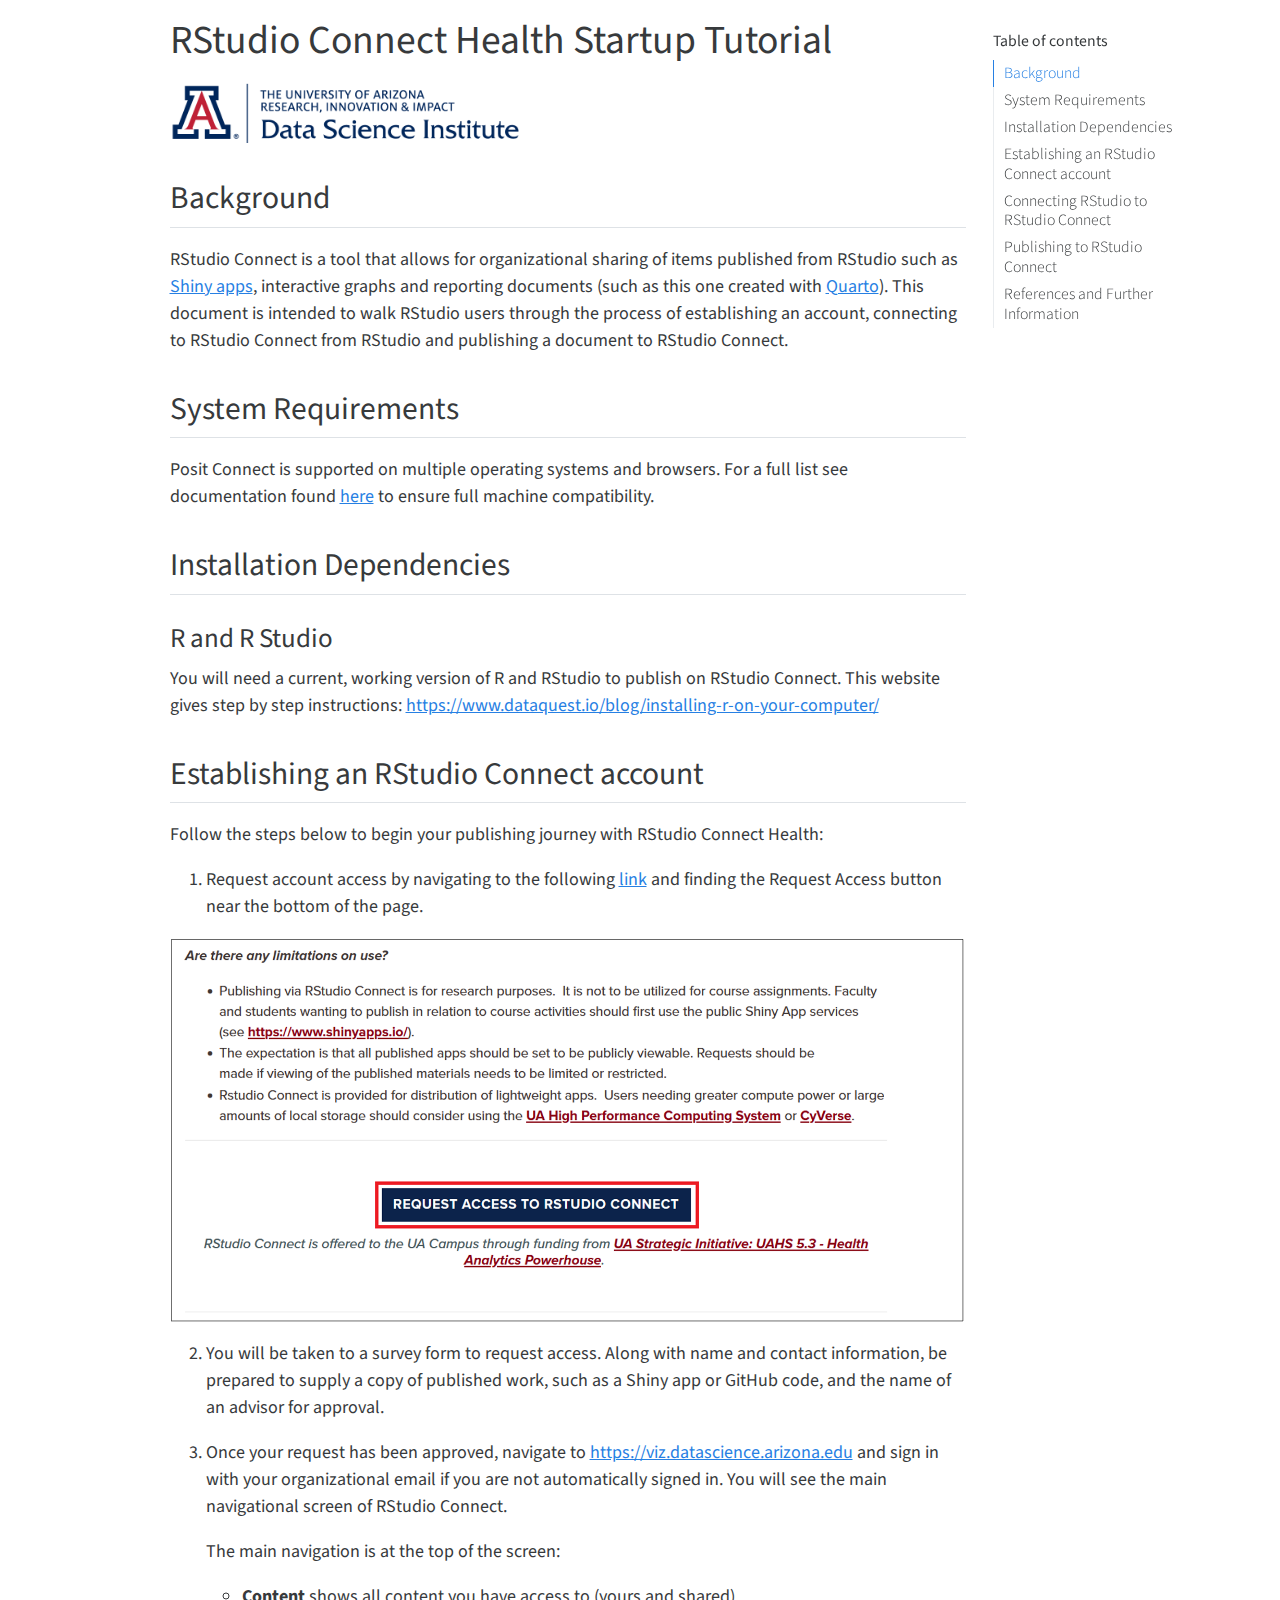
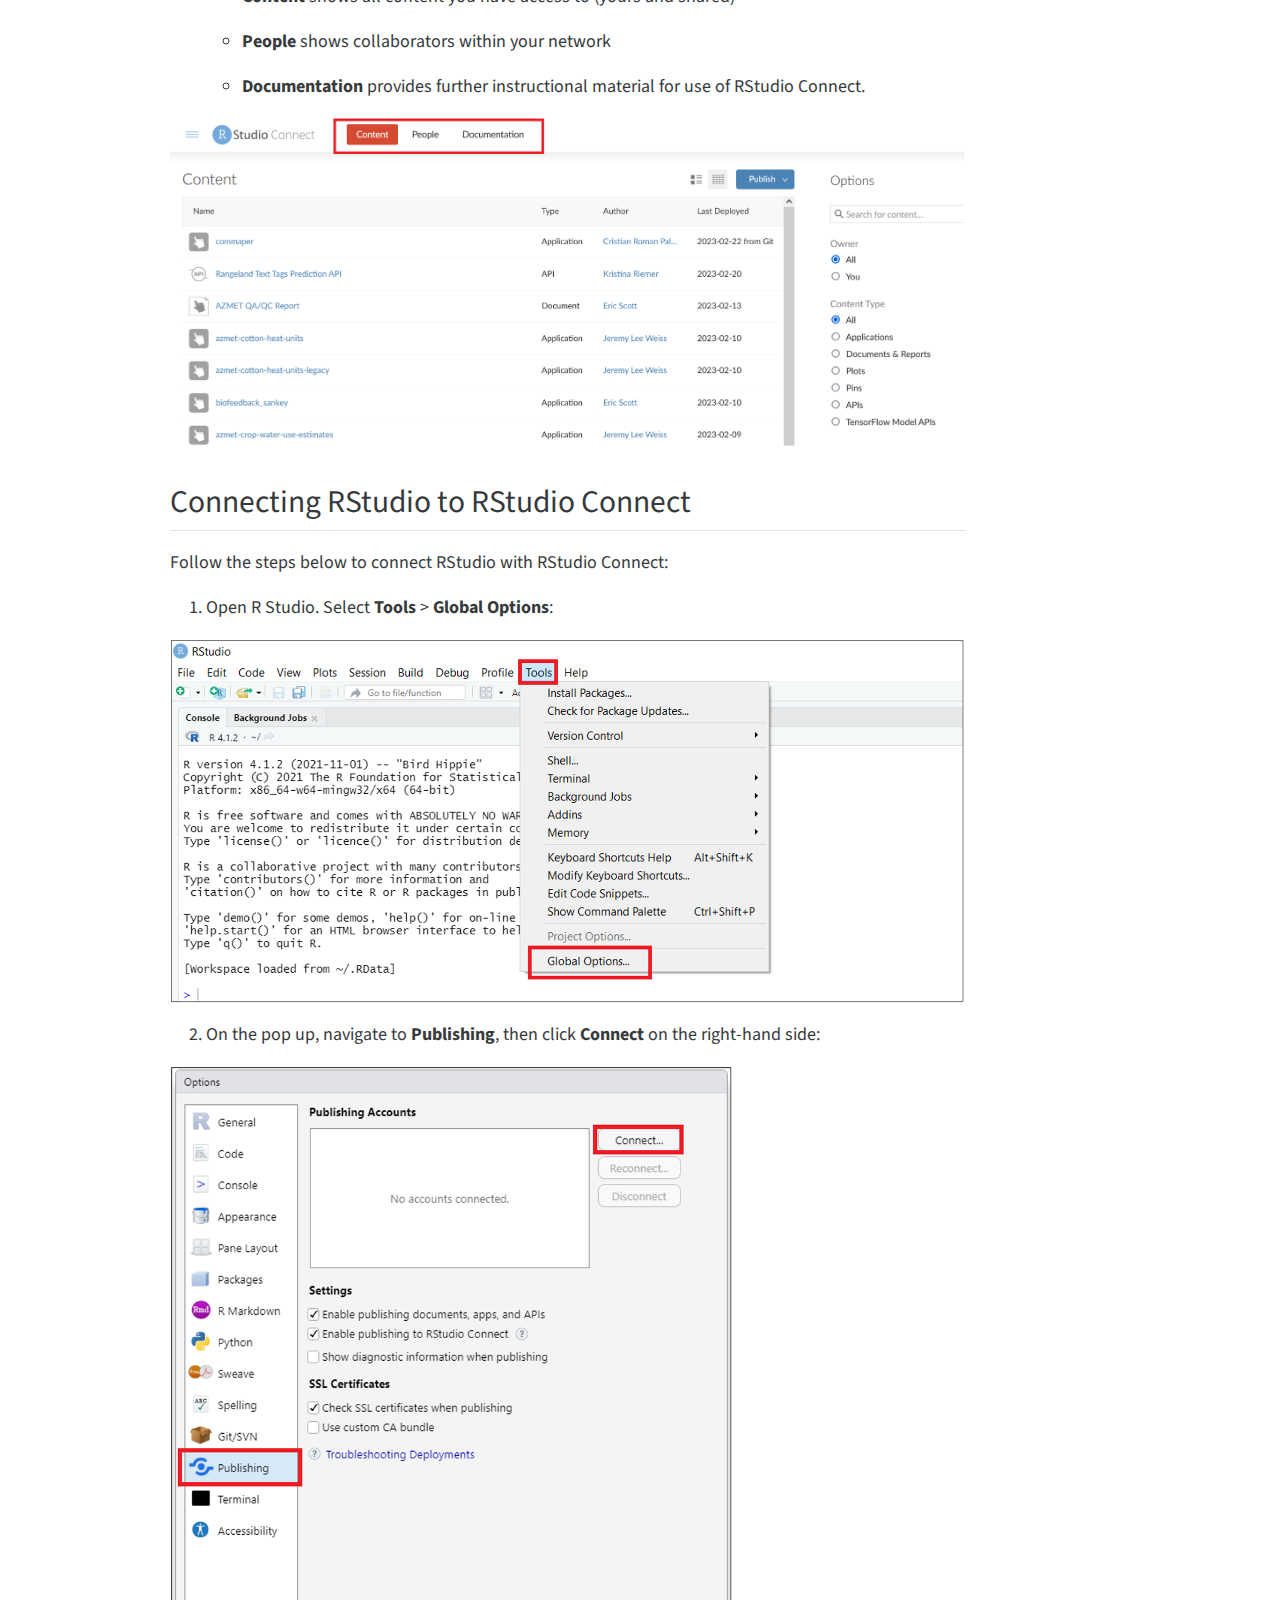
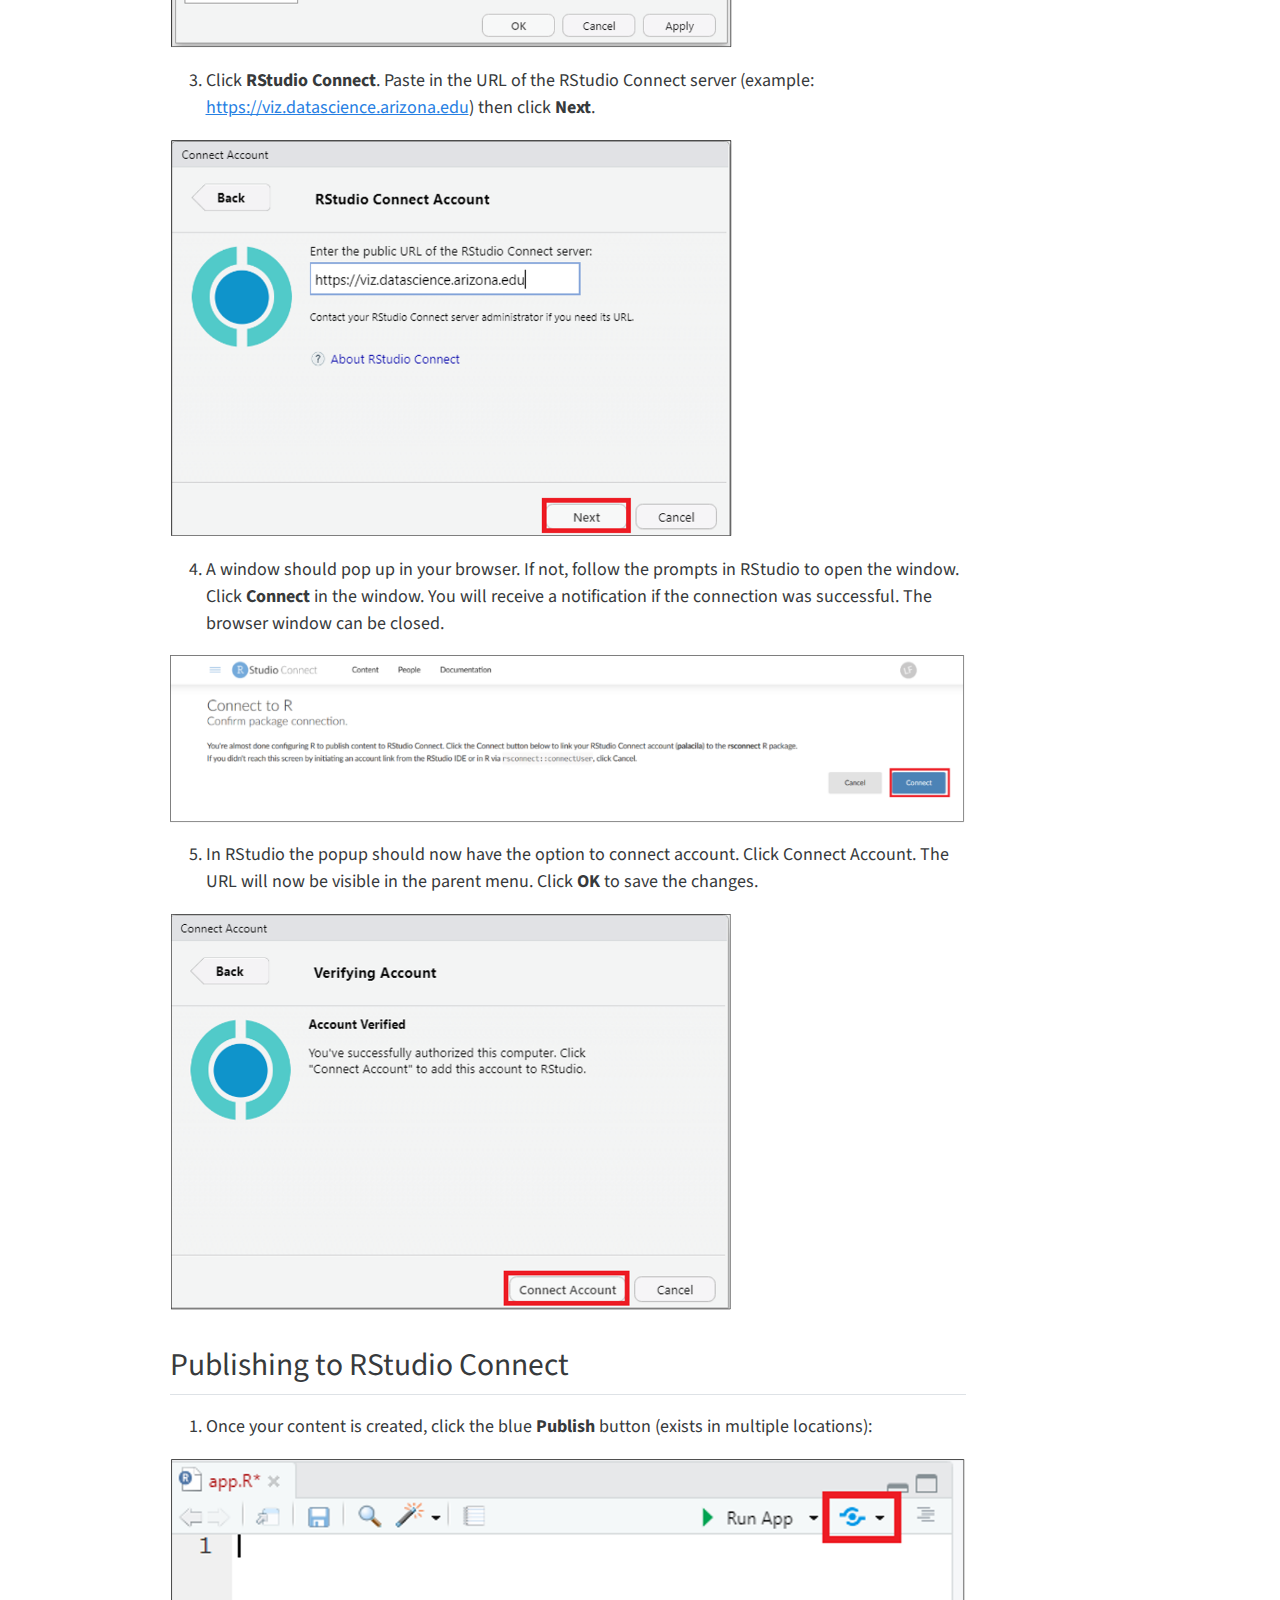
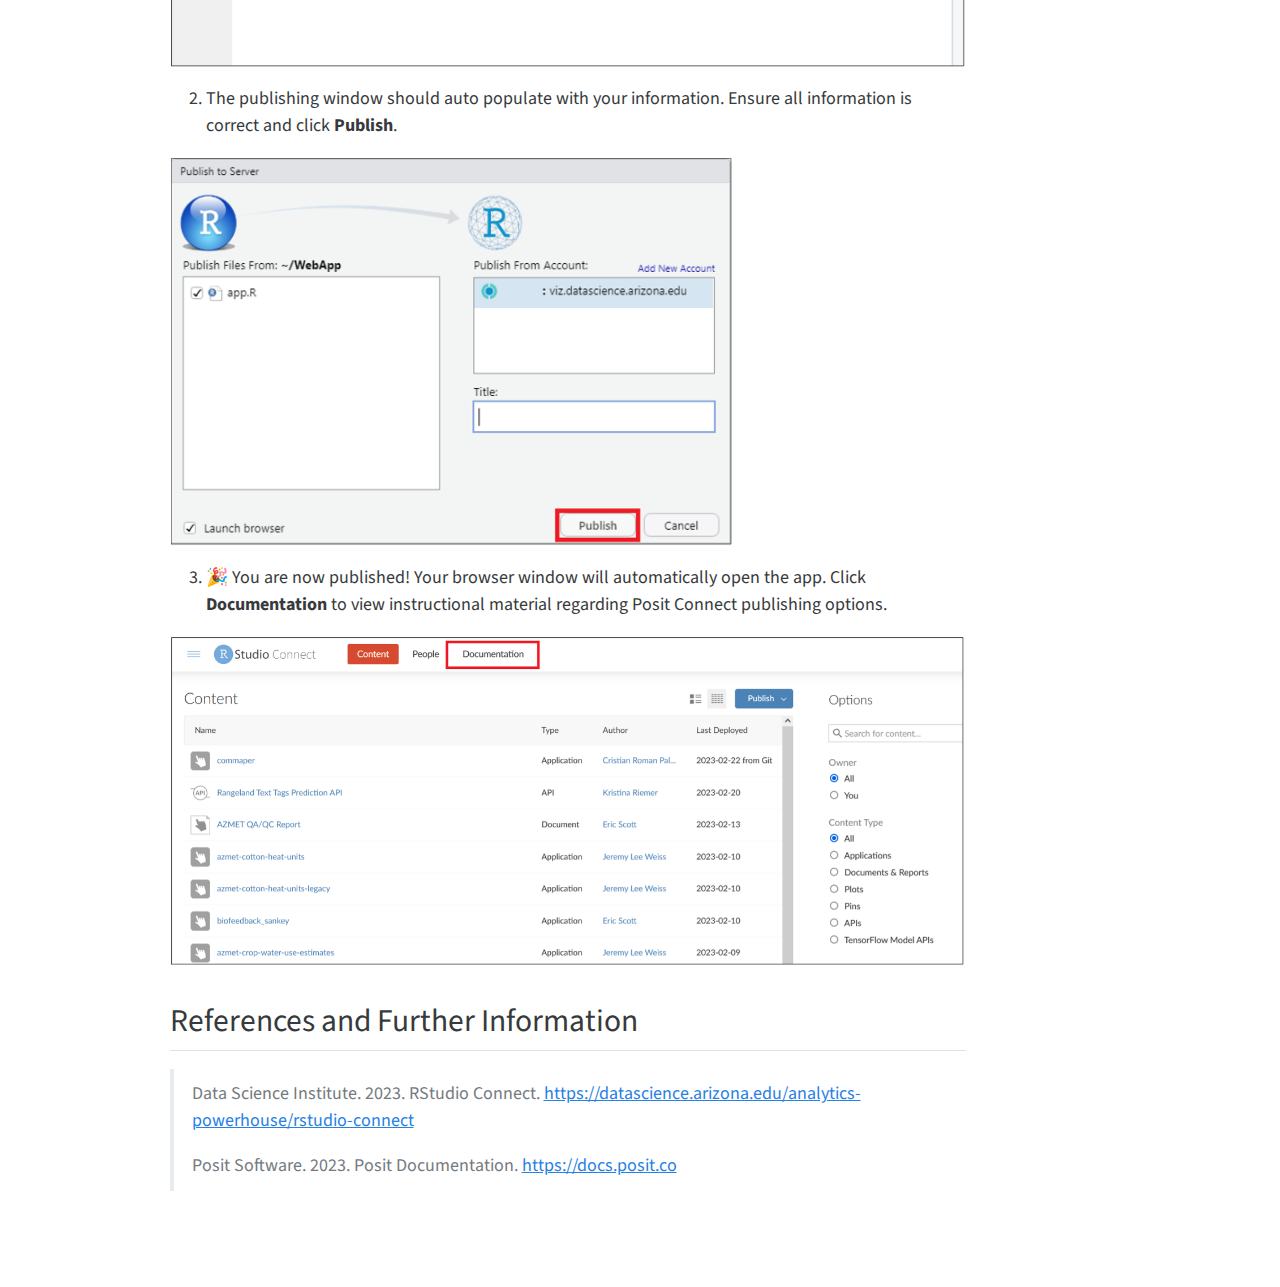
==== rsconnect-health-tutorial.html @ 4638969f "Learning materials v1" ====
<!DOCTYPE html>
<html xmlns="http://www.w3.org/1999/xhtml" lang="en" xml:lang="en"><head>

<meta charset="utf-8">
<meta name="generator" content="quarto-1.2.269">

<meta name="viewport" content="width=device-width, initial-scale=1.0, user-scalable=yes">


<title>RStudio Connect Health Startup Tutorial</title>
<style>
code{white-space: pre-wrap;}
span.smallcaps{font-variant: small-caps;}
div.columns{display: flex; gap: min(4vw, 1.5em);}
div.column{flex: auto; overflow-x: auto;}
div.hanging-indent{margin-left: 1.5em; text-indent: -1.5em;}
ul.task-list{list-style: none;}
ul.task-list li input[type="checkbox"] {
  width: 0.8em;
  margin: 0 0.8em 0.2em -1.6em;
  vertical-align: middle;
}
</style>


<script src="rsconnect-health-tutorial_files/libs/clipboard/clipboard.min.js"></script>
<script src="rsconnect-health-tutorial_files/libs/quarto-html/quarto.js"></script>
<script src="rsconnect-health-tutorial_files/libs/quarto-html/popper.min.js"></script>
<script src="rsconnect-health-tutorial_files/libs/quarto-html/tippy.umd.min.js"></script>
<script src="rsconnect-health-tutorial_files/libs/quarto-html/anchor.min.js"></script>
<link href="rsconnect-health-tutorial_files/libs/quarto-html/tippy.css" rel="stylesheet">
<link href="rsconnect-health-tutorial_files/libs/quarto-html/quarto-syntax-highlighting.css" rel="stylesheet" id="quarto-text-highlighting-styles">
<script src="rsconnect-health-tutorial_files/libs/bootstrap/bootstrap.min.js"></script>
<link href="rsconnect-health-tutorial_files/libs/bootstrap/bootstrap-icons.css" rel="stylesheet">
<link href="rsconnect-health-tutorial_files/libs/bootstrap/bootstrap.min.css" rel="stylesheet" id="quarto-bootstrap" data-mode="light">


</head>

<body>

<div id="quarto-content" class="page-columns page-rows-contents page-layout-article">
<div id="quarto-margin-sidebar" class="sidebar margin-sidebar">
  <nav id="TOC" role="doc-toc" class="toc-active">
    <h2 id="toc-title">Table of contents</h2>
   
  <ul>
  <li><a href="#background" id="toc-background" class="nav-link active" data-scroll-target="#background">Background</a></li>
  <li><a href="#system-requirements" id="toc-system-requirements" class="nav-link" data-scroll-target="#system-requirements">System Requirements</a></li>
  <li><a href="#installation-dependencies" id="toc-installation-dependencies" class="nav-link" data-scroll-target="#installation-dependencies">Installation Dependencies</a>
  <ul class="collapse">
  <li><a href="#r-and-r-studio" id="toc-r-and-r-studio" class="nav-link" data-scroll-target="#r-and-r-studio">R and R Studio</a></li>
  </ul></li>
  <li><a href="#establishing-an-rstudio-connect-account" id="toc-establishing-an-rstudio-connect-account" class="nav-link" data-scroll-target="#establishing-an-rstudio-connect-account">Establishing an RStudio Connect account</a></li>
  <li><a href="#connecting-rstudio-to-rstudio-connect" id="toc-connecting-rstudio-to-rstudio-connect" class="nav-link" data-scroll-target="#connecting-rstudio-to-rstudio-connect">Connecting RStudio to RStudio Connect</a></li>
  <li><a href="#publishing-to-rstudio-connect" id="toc-publishing-to-rstudio-connect" class="nav-link" data-scroll-target="#publishing-to-rstudio-connect">Publishing to RStudio Connect</a></li>
  <li><a href="#references-and-further-information" id="toc-references-and-further-information" class="nav-link" data-scroll-target="#references-and-further-information">References and Further Information</a></li>
  </ul>
</nav>
</div>
<main class="content" id="quarto-document-content">

<header id="title-block-header" class="quarto-title-block default">
<div class="quarto-title">
<h1 class="title">RStudio Connect Health Startup Tutorial</h1>
</div>



<div class="quarto-title-meta">

    
  
    
  </div>
  

</header>

<p><img src="images/cover.png" class="img-fluid" width="349"></p>
<section id="background" class="level2">
<h2 class="anchored" data-anchor-id="background">Background</h2>
<p>RStudio Connect is a tool that allows for organizational sharing of items published from RStudio such as <a href="https://shiny.rstudio.com/">Shiny apps</a>, interactive graphs and reporting documents (such as this one created with <a href="https://quarto.org/">Quarto</a>). This document is intended to walk RStudio users through the process of establishing an account, connecting to RStudio Connect from RStudio and publishing a document to RStudio Connect.</p>
</section>
<section id="system-requirements" class="level2">
<h2 class="anchored" data-anchor-id="system-requirements">System Requirements</h2>
<p>Posit Connect is supported on multiple operating systems and browsers. For a full list see documentation found <a href="https://posit.co/about/platform-support/">here</a> to ensure full machine compatibility.</p>
</section>
<section id="installation-dependencies" class="level2">
<h2 class="anchored" data-anchor-id="installation-dependencies">Installation Dependencies</h2>
<section id="r-and-r-studio" class="level3">
<h3 class="anchored" data-anchor-id="r-and-r-studio">R and R Studio</h3>
<p>You will need a current, working version of R and RStudio to publish on RStudio Connect. This website gives step by step instructions: <a href="https://www.dataquest.io/blog/installing-r-on-your-computer/" class="uri">https://www.dataquest.io/blog/installing-r-on-your-computer/</a></p>
</section>
</section>
<section id="establishing-an-rstudio-connect-account" class="level2">
<h2 class="anchored" data-anchor-id="establishing-an-rstudio-connect-account">Establishing an RStudio Connect account</h2>
<p>Follow the steps below to begin your publishing journey with RStudio Connect Health:</p>
<ol type="1">
<li>Request account access by navigating to the following <a href="https://datascience.arizona.edu/analytics-powerhouse/rstudio-connect">link</a> and finding the Request Access button near the bottom of the page.</li>
</ol>
<p><img src="images/ReqAccess.png" class="img-fluid"></p>
<ol start="2" type="1">
<li><p>You will be taken to a survey form to request access. Along with name and contact information, be prepared to supply a copy of published work, such as a Shiny app or GitHub code, and the name of an advisor for approval.</p></li>
<li><p>Once your request has been approved, navigate to <a href="https://viz.datascience.arizona.edu" class="uri">https://viz.datascience.arizona.edu</a> and sign in with your organizational email if you are not automatically signed in. You will see the main navigational screen of RStudio Connect.</p>
<p>The main navigation is at the top of the screen:</p>
<ul>
<li><p><strong>Content</strong> shows all content you have access to (yours and shared)</p></li>
<li><p><strong>People</strong> shows collaborators within your network</p></li>
<li><p><strong>Documentation</strong> provides further instructional material for use of RStudio Connect.</p></li>
</ul></li>
</ol>
<p><img src="images/RSConnect_Header.png" class="img-fluid"></p>
</section>
<section id="connecting-rstudio-to-rstudio-connect" class="level2">
<h2 class="anchored" data-anchor-id="connecting-rstudio-to-rstudio-connect">Connecting RStudio to RStudio Connect</h2>
<p>Follow the steps below to connect RStudio with RStudio Connect:</p>
<ol type="1">
<li>Open R Studio. Select <strong>Tools</strong> &gt; <strong>Global Options</strong>:</li>
</ol>
<p><img src="images/RStudio_Tools.png" class="img-fluid"></p>
<ol start="2" type="1">
<li>On the pop up, navigate to <strong>Publishing</strong>, then click <strong>Connect</strong> on the right-hand side:</li>
</ol>
<p><img src="images/RStudioPublishing.png" class="img-fluid" width="562"></p>
<ol start="3" type="1">
<li>Click <strong>RStudio Connect</strong>. Paste in the URL of the RStudio Connect server (example: <a href="https://viz.datascience.arizona.edu" class="uri">https://viz.datascience.arizona.edu</a>) then click <strong>Next</strong>.</li>
</ol>
<p><img src="images/RStudioConnAcc.png" class="img-fluid" width="562"></p>
<ol start="4" type="1">
<li>A window should pop up in your browser. If not, follow the prompts in RStudio to open the window. Click <strong>Connect</strong> in the window. You will receive a notification if the connection was successful. The browser window can be closed.</li>
</ol>
<p><img src="images/ConnToR.png" class="img-fluid"></p>
<ol start="5" type="1">
<li>In RStudio the popup should now have the option to connect account. Click Connect Account. The URL will now be visible in the parent menu. Click <strong>OK</strong> to save the changes.</li>
</ol>
<p><img src="images/AccntVerify.png" class="img-fluid" width="562"></p>
</section>
<section id="publishing-to-rstudio-connect" class="level2">
<h2 class="anchored" data-anchor-id="publishing-to-rstudio-connect">Publishing to RStudio Connect</h2>
<ol type="1">
<li>Once your content is created, click the blue <strong>Publish</strong> button (exists in multiple locations):</li>
</ol>
<p><img src="images/Publish1.png" class="img-fluid"></p>
<ol start="2" type="1">
<li>The publishing window should auto populate with your information. Ensure all information is correct and click <strong>Publish</strong>.</li>
</ol>
<p><img src="images/Publish2.png" class="img-fluid" width="562"></p>
<ol start="3" type="1">
<li>🎉 You are now published! Your browser window will automatically open the app. Click <strong>Documentation</strong> to view instructional material regarding Posit Connect publishing options.</li>
</ol>
<p><img src="images/Publish3.png" class="img-fluid"></p>
</section>
<section id="references-and-further-information" class="level2">
<h2 class="anchored" data-anchor-id="references-and-further-information">References and Further Information</h2>
<blockquote class="blockquote">
<p>Data Science Institute. 2023. RStudio Connect. <a href="https://datascience.arizona.edu/analytics-powerhouse/rstudio-connect" class="uri">https://datascience.arizona.edu/analytics-powerhouse/rstudio-connect</a></p>
<p>Posit Software. 2023. Posit Documentation. <a href="https://docs.posit.co" class="uri">https://docs.posit.co</a></p>
</blockquote>
</section>

</main>
<!-- /main column -->
<script id="quarto-html-after-body" type="application/javascript">
window.document.addEventListener("DOMContentLoaded", function (event) {
  const toggleBodyColorMode = (bsSheetEl) => {
    const mode = bsSheetEl.getAttribute("data-mode");
    const bodyEl = window.document.querySelector("body");
    if (mode === "dark") {
      bodyEl.classList.add("quarto-dark");
      bodyEl.classList.remove("quarto-light");
    } else {
      bodyEl.classList.add("quarto-light");
      bodyEl.classList.remove("quarto-dark");
    }
  }
  const toggleBodyColorPrimary = () => {
    const bsSheetEl = window.document.querySelector("link#quarto-bootstrap");
    if (bsSheetEl) {
      toggleBodyColorMode(bsSheetEl);
    }
  }
  toggleBodyColorPrimary();  
  const icon = "";
  const anchorJS = new window.AnchorJS();
  anchorJS.options = {
    placement: 'right',
    icon: icon
  };
  anchorJS.add('.anchored');
  const clipboard = new window.ClipboardJS('.code-copy-button', {
    target: function(trigger) {
      return trigger.previousElementSibling;
    }
  });
  clipboard.on('success', function(e) {
    // button target
    const button = e.trigger;
    // don't keep focus
    button.blur();
    // flash "checked"
    button.classList.add('code-copy-button-checked');
    var currentTitle = button.getAttribute("title");
    button.setAttribute("title", "Copied!");
    let tooltip;
    if (window.bootstrap) {
      button.setAttribute("data-bs-toggle", "tooltip");
      button.setAttribute("data-bs-placement", "left");
      button.setAttribute("data-bs-title", "Copied!");
      tooltip = new bootstrap.Tooltip(button, 
        { trigger: "manual", 
          customClass: "code-copy-button-tooltip",
          offset: [0, -8]});
      tooltip.show();    
    }
    setTimeout(function() {
      if (tooltip) {
        tooltip.hide();
        button.removeAttribute("data-bs-title");
        button.removeAttribute("data-bs-toggle");
        button.removeAttribute("data-bs-placement");
      }
      button.setAttribute("title", currentTitle);
      button.classList.remove('code-copy-button-checked');
    }, 1000);
    // clear code selection
    e.clearSelection();
  });
  function tippyHover(el, contentFn) {
    const config = {
      allowHTML: true,
      content: contentFn,
      maxWidth: 500,
      delay: 100,
      arrow: false,
      appendTo: function(el) {
          return el.parentElement;
      },
      interactive: true,
      interactiveBorder: 10,
      theme: 'quarto',
      placement: 'bottom-start'
    };
    window.tippy(el, config); 
  }
  const noterefs = window.document.querySelectorAll('a[role="doc-noteref"]');
  for (var i=0; i<noterefs.length; i++) {
    const ref = noterefs[i];
    tippyHover(ref, function() {
      // use id or data attribute instead here
      let href = ref.getAttribute('data-footnote-href') || ref.getAttribute('href');
      try { href = new URL(href).hash; } catch {}
      const id = href.replace(/^#\/?/, "");
      const note = window.document.getElementById(id);
      return note.innerHTML;
    });
  }
  const findCites = (el) => {
    const parentEl = el.parentElement;
    if (parentEl) {
      const cites = parentEl.dataset.cites;
      if (cites) {
        return {
          el,
          cites: cites.split(' ')
        };
      } else {
        return findCites(el.parentElement)
      }
    } else {
      return undefined;
    }
  };
  var bibliorefs = window.document.querySelectorAll('a[role="doc-biblioref"]');
  for (var i=0; i<bibliorefs.length; i++) {
    const ref = bibliorefs[i];
    const citeInfo = findCites(ref);
    if (citeInfo) {
      tippyHover(citeInfo.el, function() {
        var popup = window.document.createElement('div');
        citeInfo.cites.forEach(function(cite) {
          var citeDiv = window.document.createElement('div');
          citeDiv.classList.add('hanging-indent');
          citeDiv.classList.add('csl-entry');
          var biblioDiv = window.document.getElementById('ref-' + cite);
          if (biblioDiv) {
            citeDiv.innerHTML = biblioDiv.innerHTML;
          }
          popup.appendChild(citeDiv);
        });
        return popup.innerHTML;
      });
    }
  }
});
</script>
</div> <!-- /content -->



</body></html>
---- rsconnect-health-tutorial_files/libs/quarto-html/tippy.css ----
.tippy-box[data-animation=fade][data-state=hidden]{opacity:0}[data-tippy-root]{max-width:calc(100vw - 10px)}.tippy-box{position:relative;background-color:#333;color:#fff;border-radius:4px;font-size:14px;line-height:1.4;white-space:normal;outline:0;transition-property:transform,visibility,opacity}.tippy-box[data-placement^=top]>.tippy-arrow{bottom:0}.tippy-box[data-placement^=top]>.tippy-arrow:before{bottom:-7px;left:0;border-width:8px 8px 0;border-top-color:initial;transform-origin:center top}.tippy-box[data-placement^=bottom]>.tippy-arrow{top:0}.tippy-box[data-placement^=bottom]>.tippy-arrow:before{top:-7px;left:0;border-width:0 8px 8px;border-bottom-color:initial;transform-origin:center bottom}.tippy-box[data-placement^=left]>.tippy-arrow{right:0}.tippy-box[data-placement^=left]>.tippy-arrow:before{border-width:8px 0 8px 8px;border-left-color:initial;right:-7px;transform-origin:center left}.tippy-box[data-placement^=right]>.tippy-arrow{left:0}.tippy-box[data-placement^=right]>.tippy-arrow:before{left:-7px;border-width:8px 8px 8px 0;border-right-color:initial;transform-origin:center right}.tippy-box[data-inertia][data-state=visible]{transition-timing-function:cubic-bezier(.54,1.5,.38,1.11)}.tippy-arrow{width:16px;height:16px;color:#333}.tippy-arrow:before{content:"";position:absolute;border-color:transparent;border-style:solid}.tippy-content{position:relative;padding:5px 9px;z-index:1}
---- rsconnect-health-tutorial_files/libs/quarto-html/quarto-syntax-highlighting.css ----
/* quarto syntax highlight colors */
:root {
  --quarto-hl-ot-color: #003B4F;
  --quarto-hl-at-color: #657422;
  --quarto-hl-ss-color: #20794D;
  --quarto-hl-an-color: #5E5E5E;
  --quarto-hl-fu-color: #4758AB;
  --quarto-hl-st-color: #20794D;
  --quarto-hl-cf-color: #003B4F;
  --quarto-hl-op-color: #5E5E5E;
  --quarto-hl-er-color: #AD0000;
  --quarto-hl-bn-color: #AD0000;
  --quarto-hl-al-color: #AD0000;
  --quarto-hl-va-color: #111111;
  --quarto-hl-bu-color: inherit;
  --quarto-hl-ex-color: inherit;
  --quarto-hl-pp-color: #AD0000;
  --quarto-hl-in-color: #5E5E5E;
  --quarto-hl-vs-color: #20794D;
  --quarto-hl-wa-color: #5E5E5E;
  --quarto-hl-do-color: #5E5E5E;
  --quarto-hl-im-color: #00769E;
  --quarto-hl-ch-color: #20794D;
  --quarto-hl-dt-color: #AD0000;
  --quarto-hl-fl-color: #AD0000;
  --quarto-hl-co-color: #5E5E5E;
  --quarto-hl-cv-color: #5E5E5E;
  --quarto-hl-cn-color: #8f5902;
  --quarto-hl-sc-color: #5E5E5E;
  --quarto-hl-dv-color: #AD0000;
  --quarto-hl-kw-color: #003B4F;
}

/* other quarto variables */
:root {
  --quarto-font-monospace: SFMono-Regular, Menlo, Monaco, Consolas, "Liberation Mono", "Courier New", monospace;
}

pre > code.sourceCode > span {
  color: #003B4F;
}

code span {
  color: #003B4F;
}

code.sourceCode > span {
  color: #003B4F;
}

div.sourceCode,
div.sourceCode pre.sourceCode {
  color: #003B4F;
}

code span.ot {
  color: #003B4F;
}

code span.at {
  color: #657422;
}

code span.ss {
  color: #20794D;
}

code span.an {
  color: #5E5E5E;
}

code span.fu {
  color: #4758AB;
}

code span.st {
  color: #20794D;
}

code span.cf {
  color: #003B4F;
}

code span.op {
  color: #5E5E5E;
}

code span.er {
  color: #AD0000;
}

code span.bn {
  color: #AD0000;
}

code span.al {
  color: #AD0000;
}

code span.va {
  color: #111111;
}

code span.pp {
  color: #AD0000;
}

code span.in {
  color: #5E5E5E;
}

code span.vs {
  color: #20794D;
}

code span.wa {
  color: #5E5E5E;
  font-style: italic;
}

code span.do {
  color: #5E5E5E;
  font-style: italic;
}

code span.im {
  color: #00769E;
}

code span.ch {
  color: #20794D;
}

code span.dt {
  color: #AD0000;
}

code span.fl {
  color: #AD0000;
}

code span.co {
  color: #5E5E5E;
}

code span.cv {
  color: #5E5E5E;
  font-style: italic;
}

code span.cn {
  color: #8f5902;
}

code span.sc {
  color: #5E5E5E;
}

code span.dv {
  color: #AD0000;
}

code span.kw {
  color: #003B4F;
}

.prevent-inlining {
  content: "</";
}

/*# sourceMappingURL=debc5d5d77c3f9108843748ff7464032.css.map */
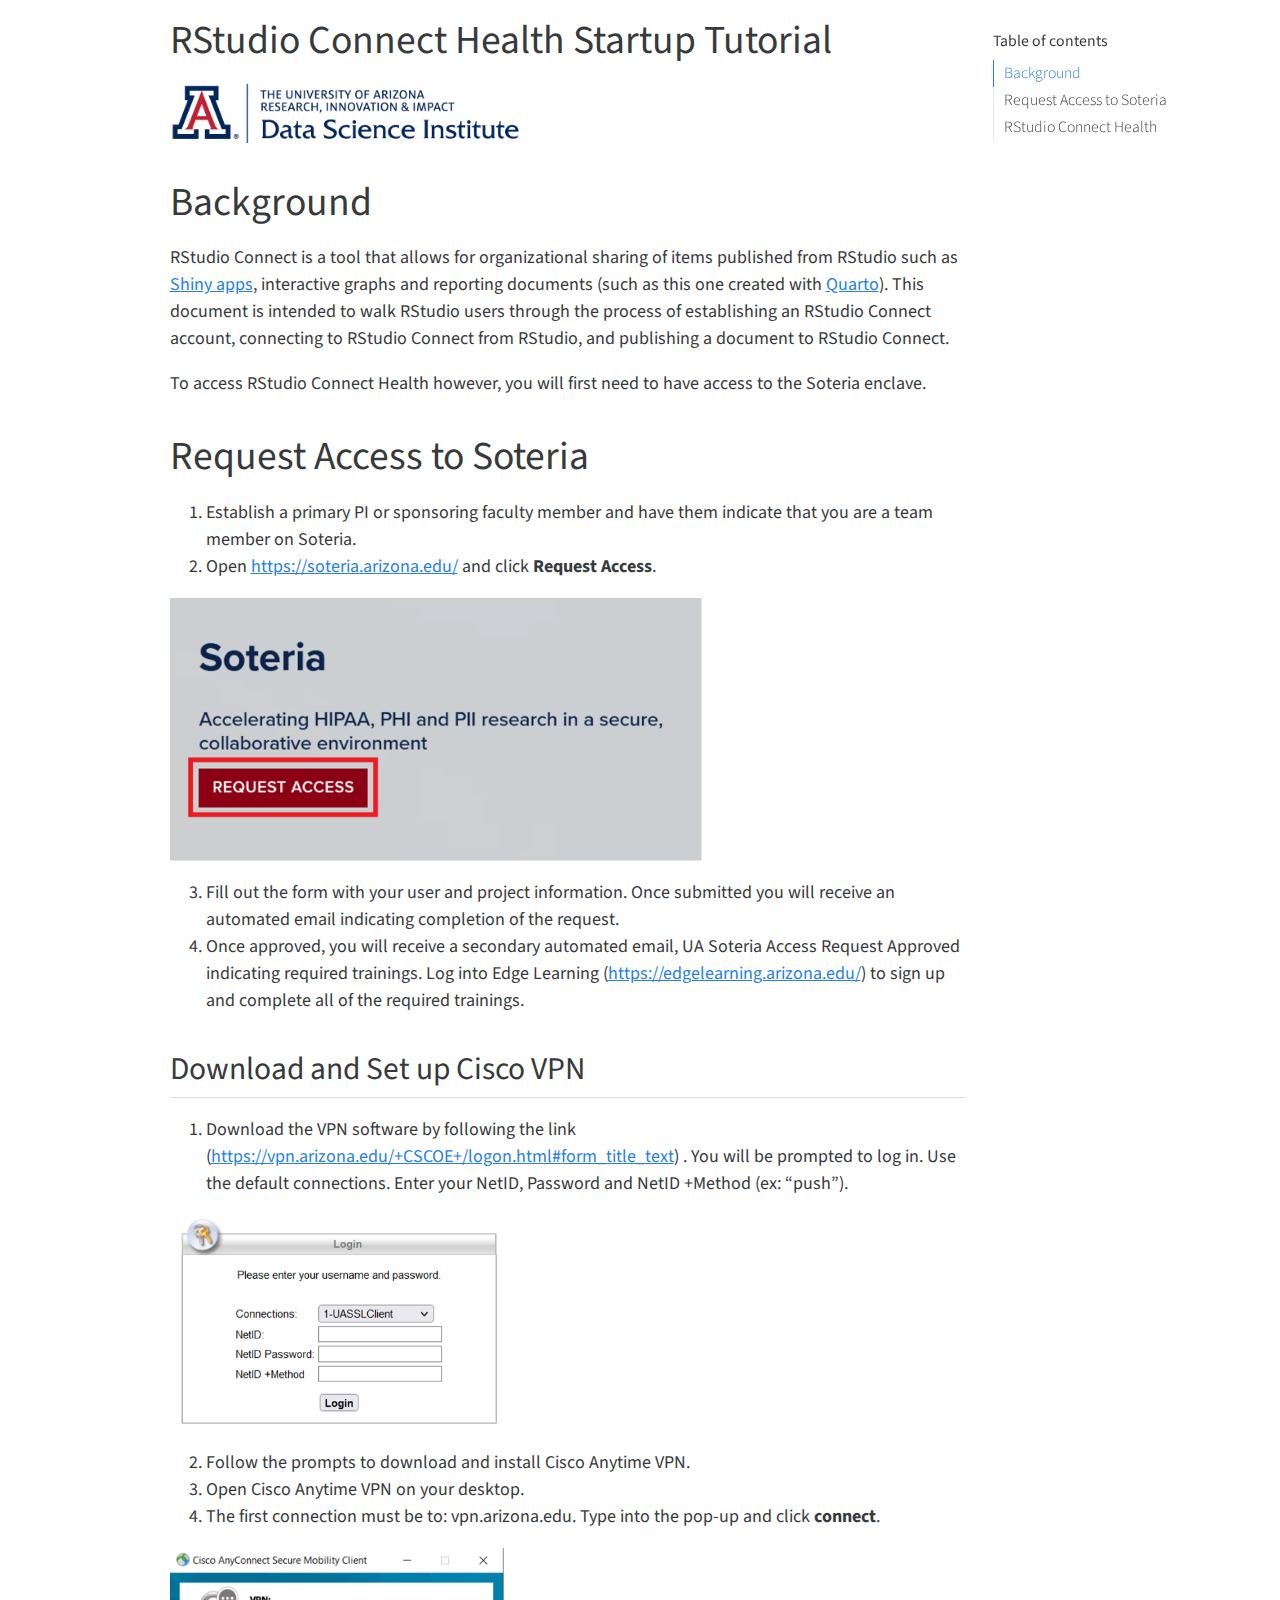
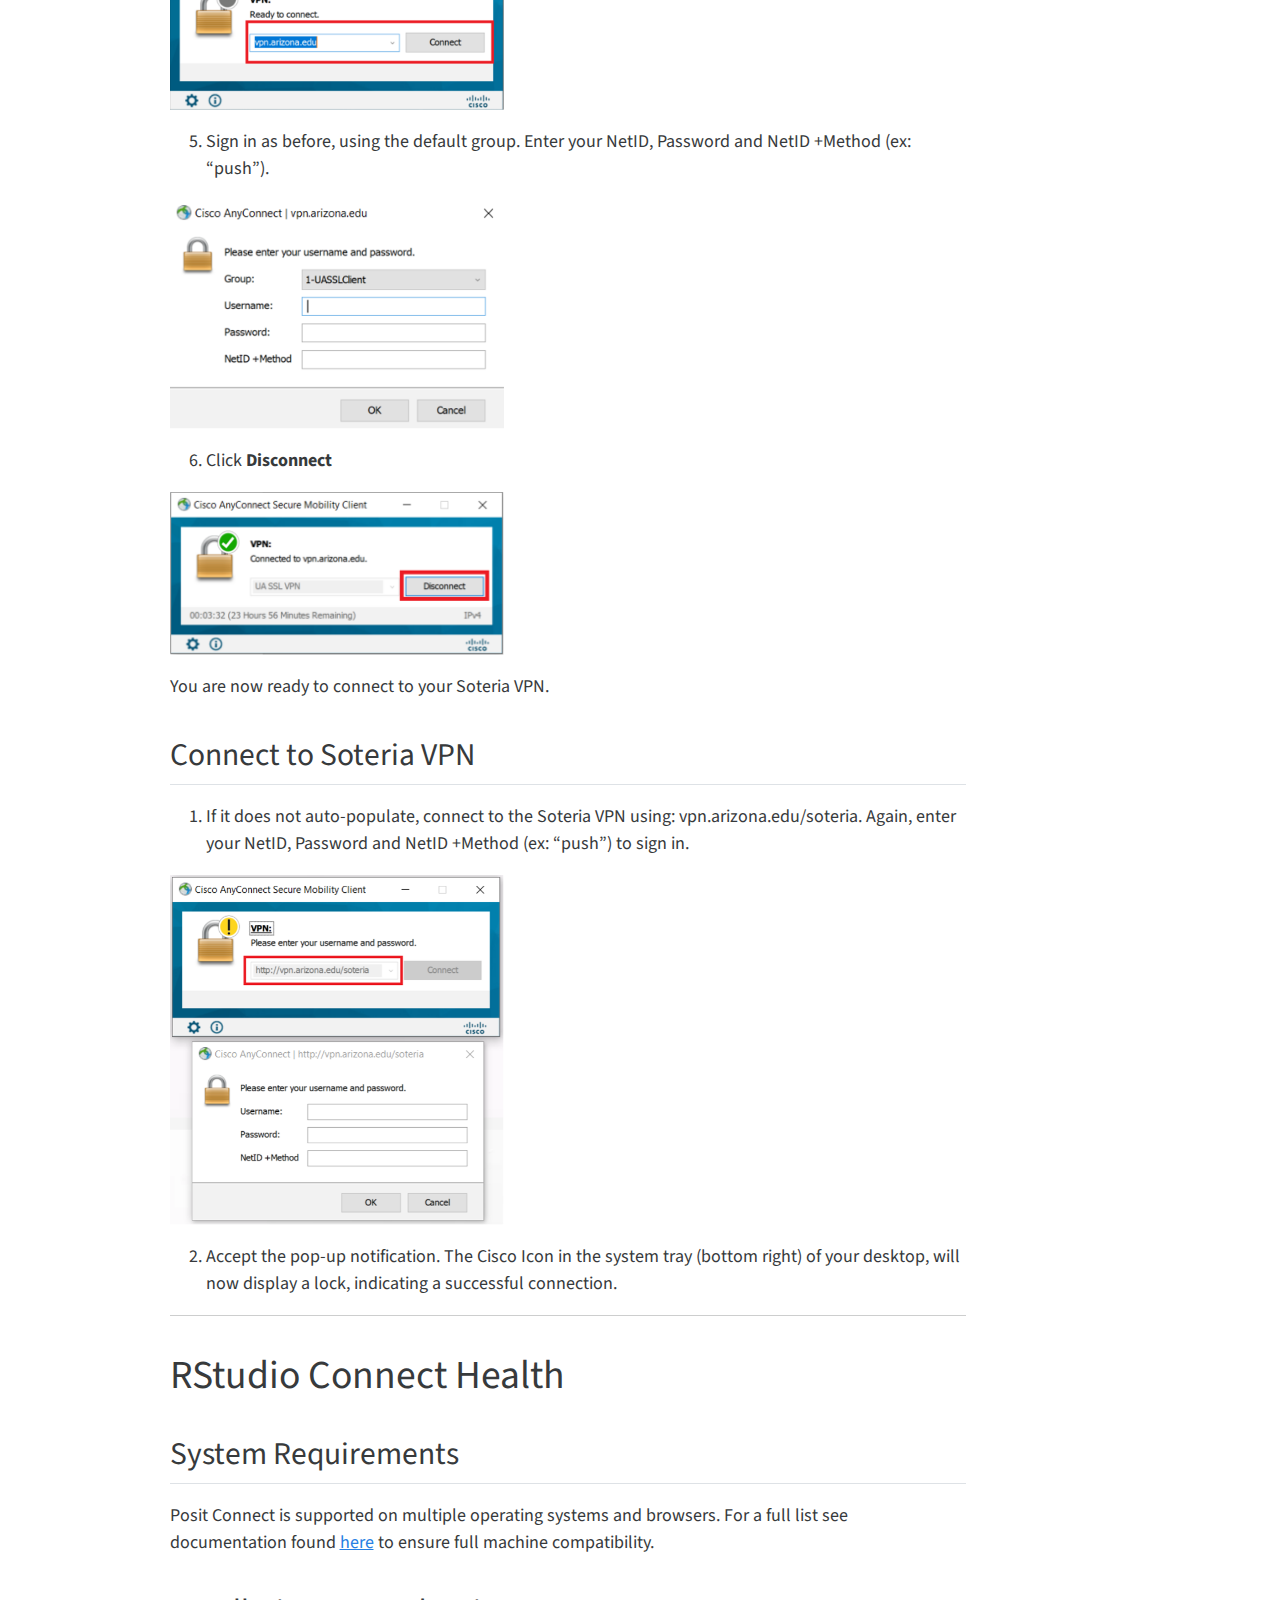
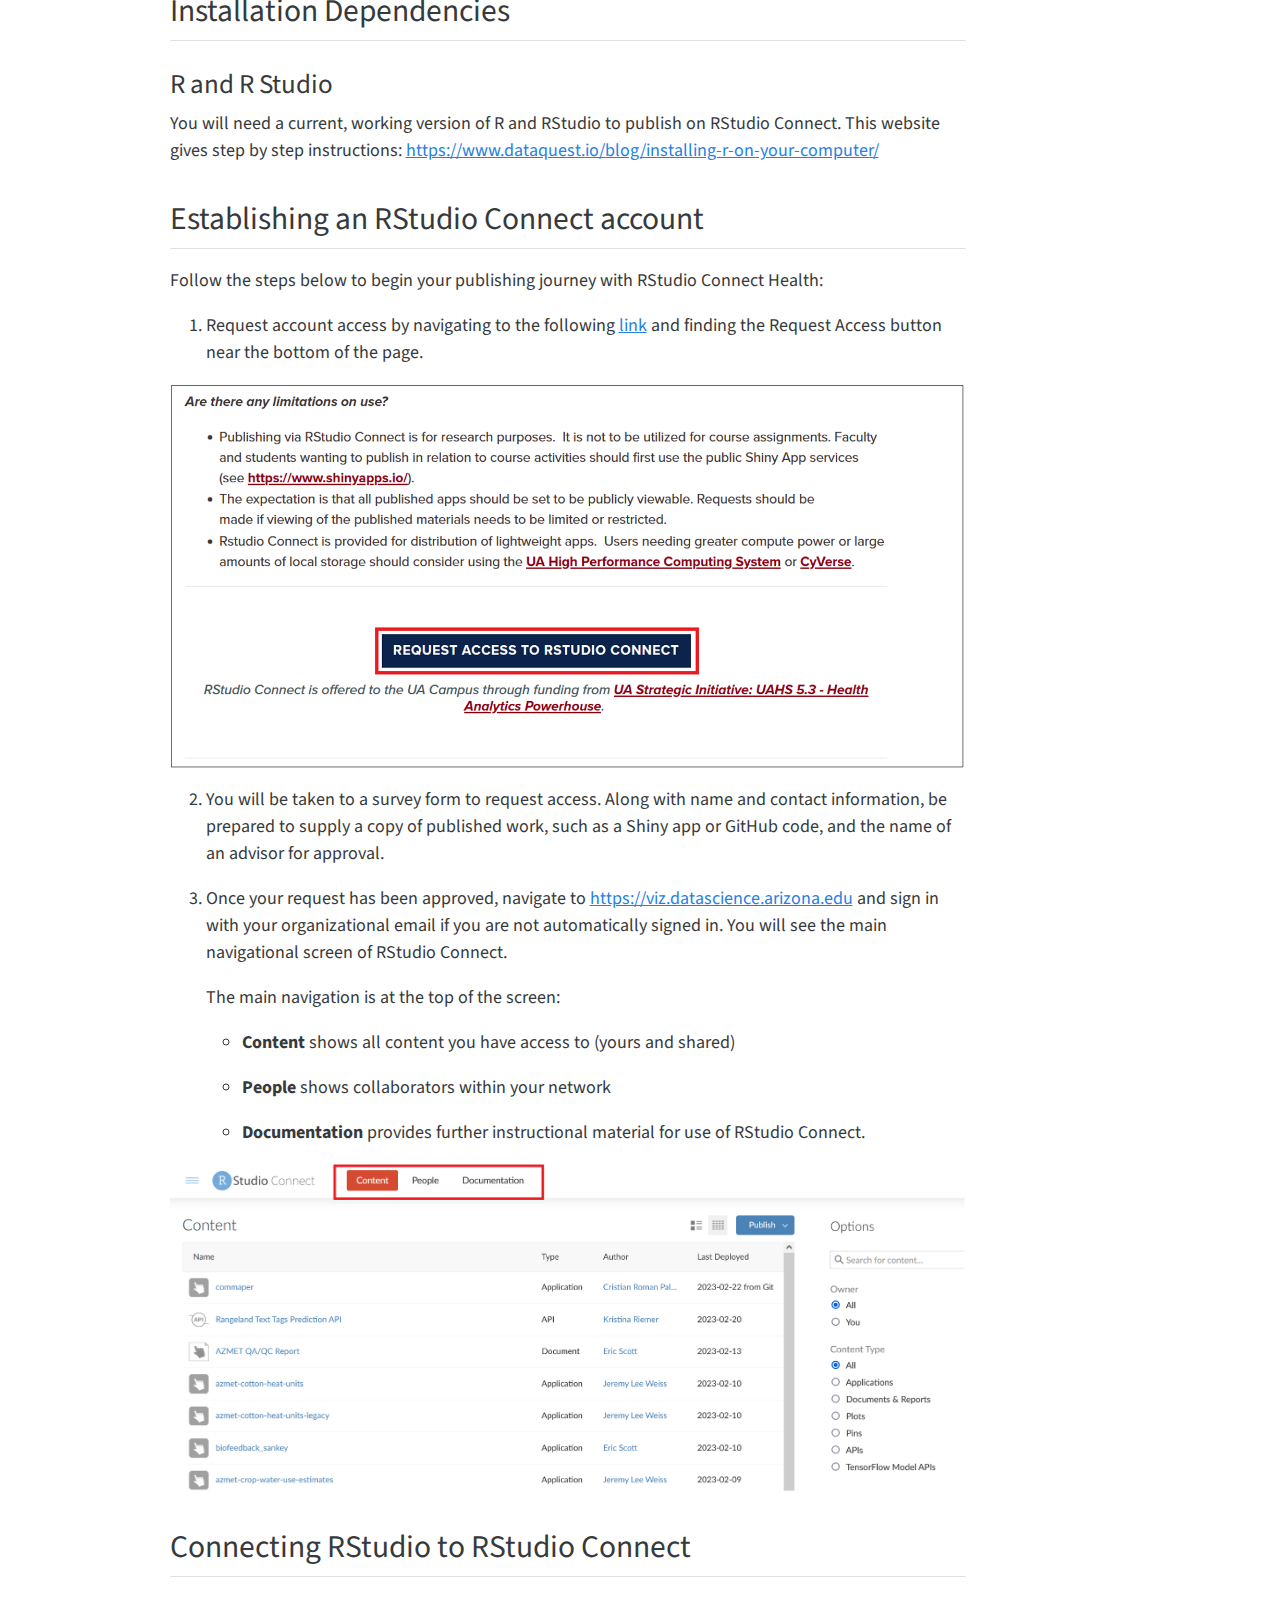
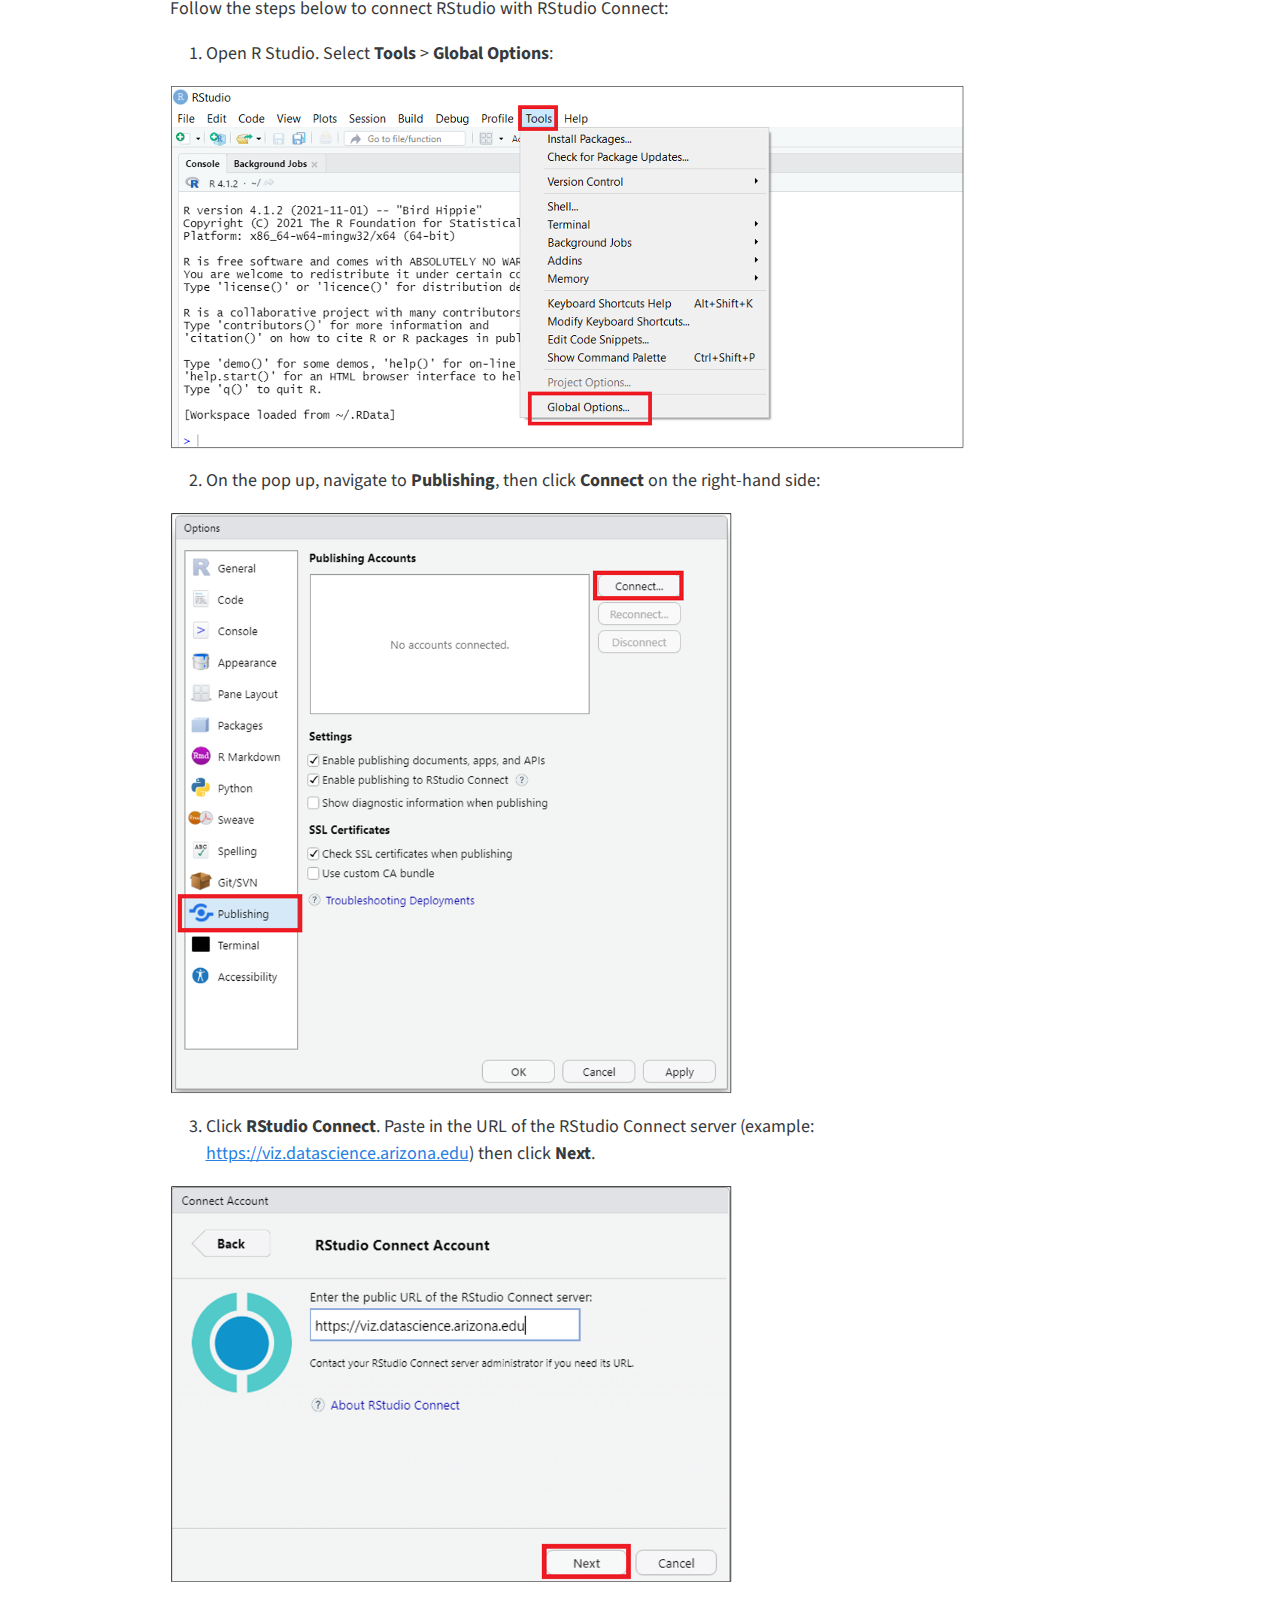
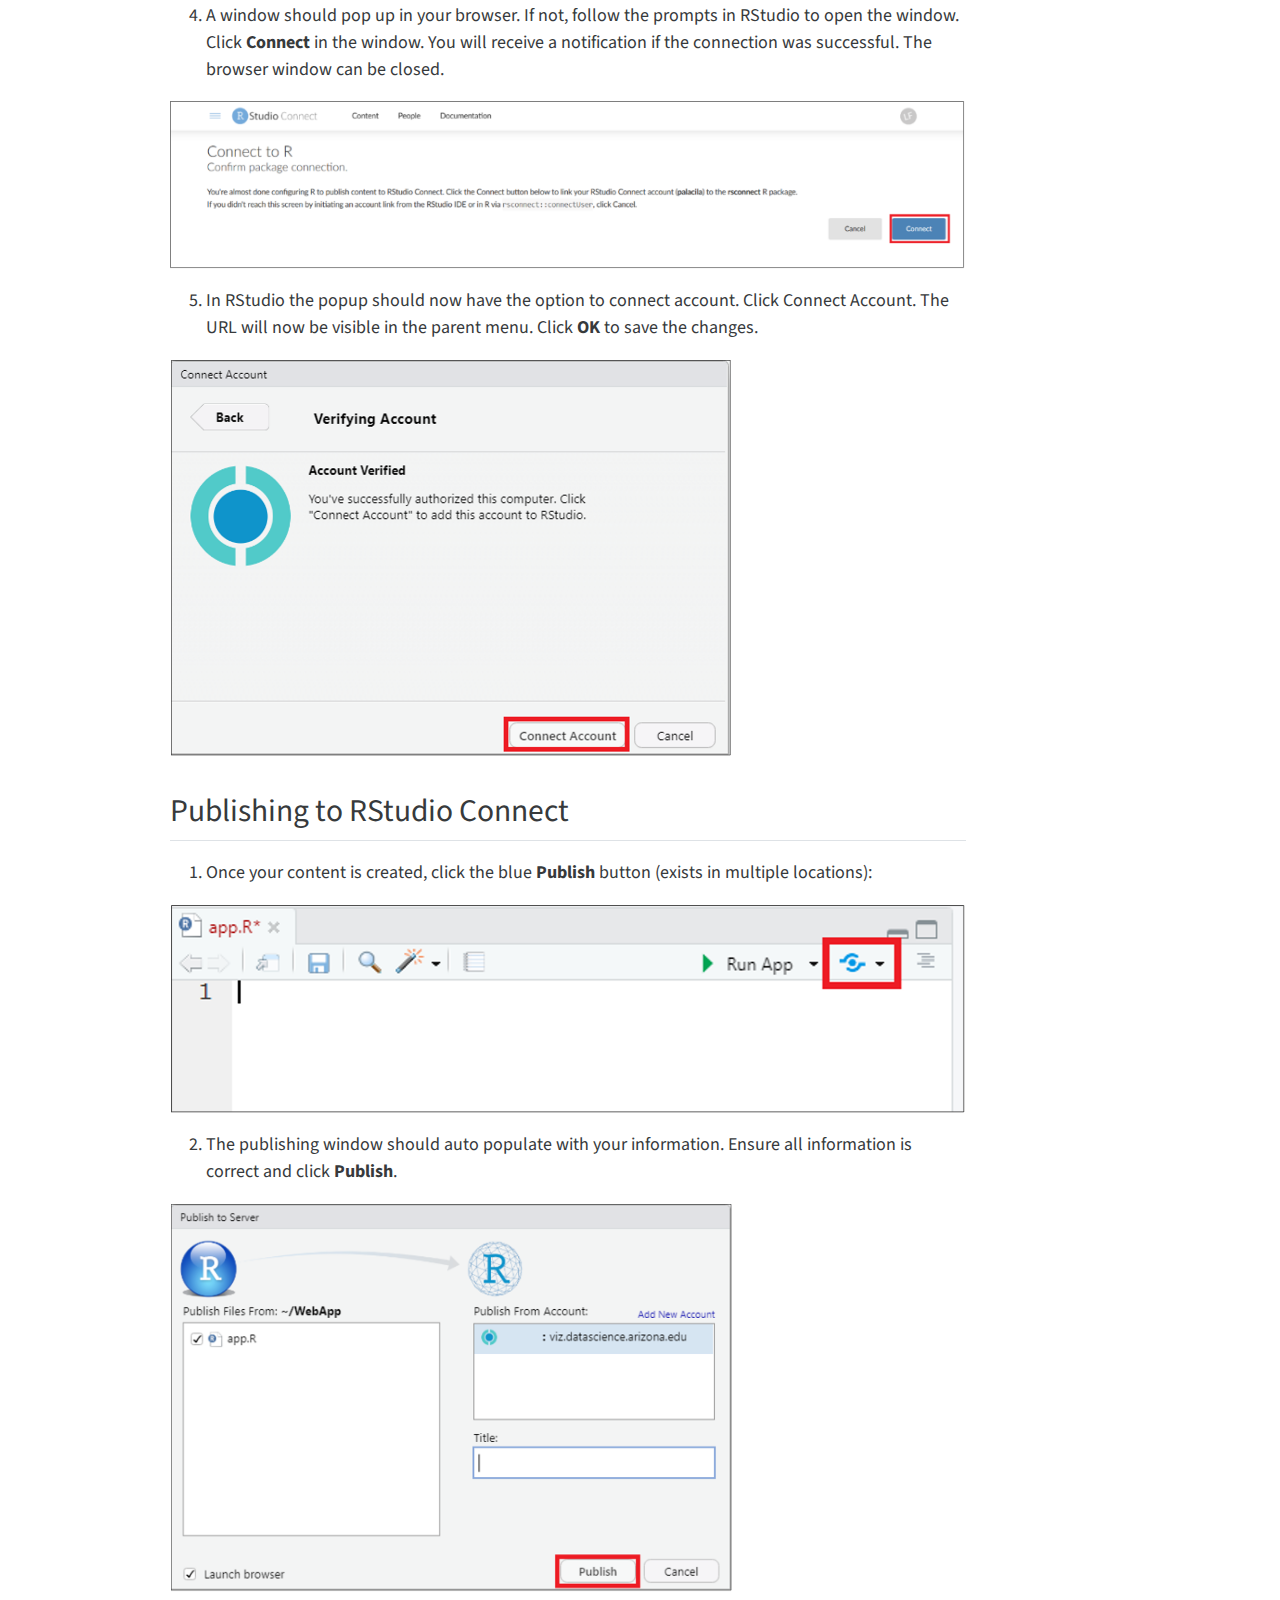
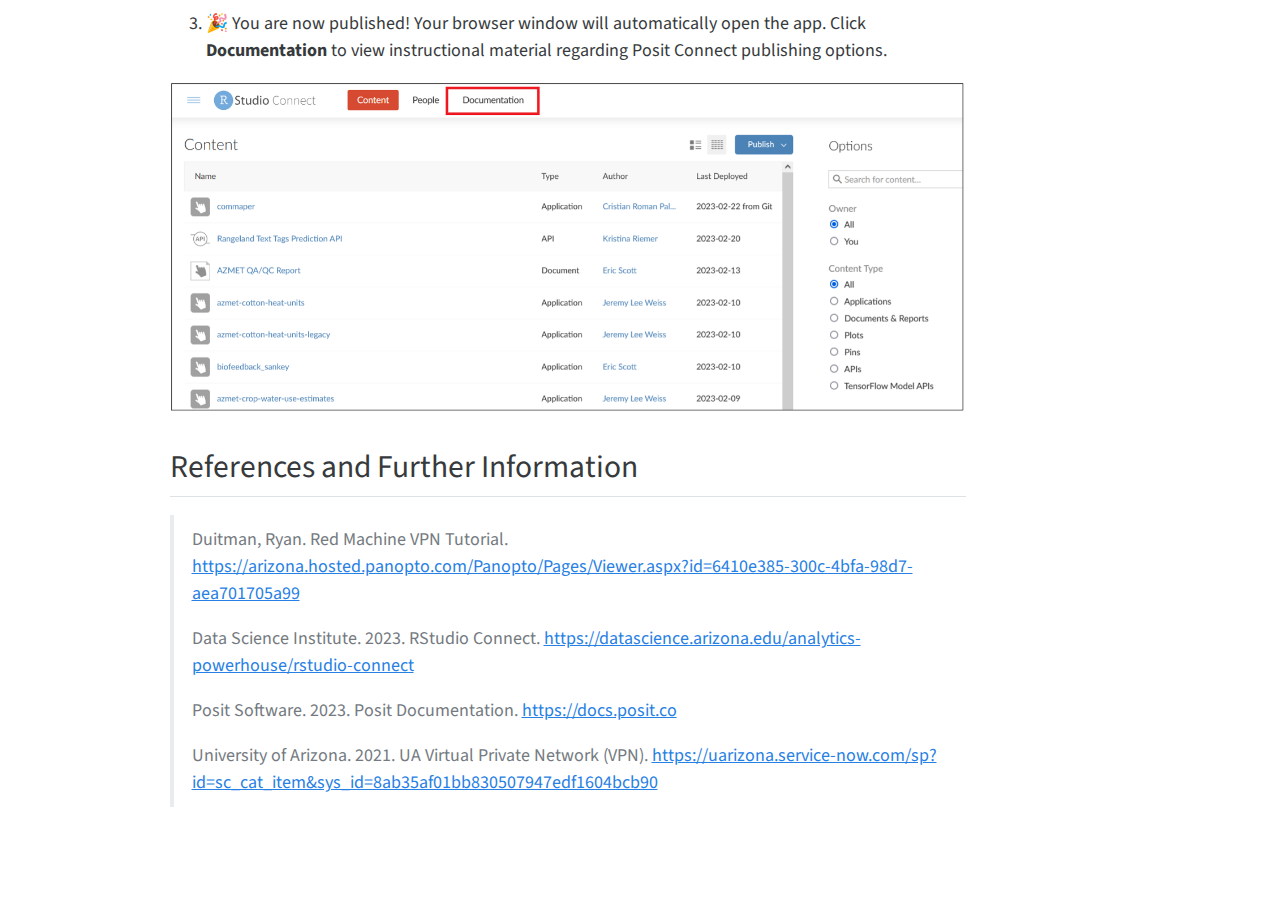
==== commit 109098d2: "Built site for gh-pages" ====
--- a/rsconnect-health-tutorial.html
+++ b/rsconnect-health-tutorial.html
@@ -46,6 +46,13 @@
    
   <ul>
   <li><a href="#background" id="toc-background" class="nav-link active" data-scroll-target="#background">Background</a></li>
+  <li><a href="#request-access-to-soteria" id="toc-request-access-to-soteria" class="nav-link" data-scroll-target="#request-access-to-soteria">Request Access to Soteria</a>
+  <ul class="collapse">
+  <li><a href="#download-and-set-up-cisco-vpn" id="toc-download-and-set-up-cisco-vpn" class="nav-link" data-scroll-target="#download-and-set-up-cisco-vpn">Download and Set up Cisco VPN</a></li>
+  <li><a href="#connect-to-soteria-vpn" id="toc-connect-to-soteria-vpn" class="nav-link" data-scroll-target="#connect-to-soteria-vpn">Connect to Soteria VPN</a></li>
+  </ul></li>
+  <li><a href="#rstudio-connect-health" id="toc-rstudio-connect-health" class="nav-link" data-scroll-target="#rstudio-connect-health">RStudio Connect Health</a>
+  <ul class="collapse">
   <li><a href="#system-requirements" id="toc-system-requirements" class="nav-link" data-scroll-target="#system-requirements">System Requirements</a></li>
   <li><a href="#installation-dependencies" id="toc-installation-dependencies" class="nav-link" data-scroll-target="#installation-dependencies">Installation Dependencies</a>
   <ul class="collapse">
@@ -55,6 +62,7 @@
   <li><a href="#connecting-rstudio-to-rstudio-connect" id="toc-connecting-rstudio-to-rstudio-connect" class="nav-link" data-scroll-target="#connecting-rstudio-to-rstudio-connect">Connecting RStudio to RStudio Connect</a></li>
   <li><a href="#publishing-to-rstudio-connect" id="toc-publishing-to-rstudio-connect" class="nav-link" data-scroll-target="#publishing-to-rstudio-connect">Publishing to RStudio Connect</a></li>
   <li><a href="#references-and-further-information" id="toc-references-and-further-information" class="nav-link" data-scroll-target="#references-and-further-information">References and Further Information</a></li>
+  </ul></li>
   </ul>
 </nav>
 </div>
@@ -78,10 +86,58 @@
 </header>
 
 <p><img src="images/cover.png" class="img-fluid" width="349"></p>
-<section id="background" class="level2">
-<h2 class="anchored" data-anchor-id="background">Background</h2>
-<p>RStudio Connect is a tool that allows for organizational sharing of items published from RStudio such as <a href="https://shiny.rstudio.com/">Shiny apps</a>, interactive graphs and reporting documents (such as this one created with <a href="https://quarto.org/">Quarto</a>). This document is intended to walk RStudio users through the process of establishing an account, connecting to RStudio Connect from RStudio and publishing a document to RStudio Connect.</p>
-</section>
+<section id="background" class="level1">
+<h1>Background</h1>
+<p>RStudio Connect is a tool that allows for organizational sharing of items published from RStudio such as <a href="https://shiny.rstudio.com/">Shiny apps</a>, interactive graphs and reporting documents (such as this one created with <a href="https://quarto.org/">Quarto</a>). This document is intended to walk RStudio users through the process of establishing an RStudio Connect account, connecting to RStudio Connect from RStudio, and publishing a document to RStudio Connect.</p>
+<p>To access RStudio Connect Health however, you will first need to have access to the Soteria enclave.</p>
+</section>
+<section id="request-access-to-soteria" class="level1">
+<h1>Request Access to Soteria</h1>
+<ol type="1">
+<li>Establish a primary PI or sponsoring faculty member and have them indicate that you are a team member on Soteria.</li>
+<li>Open <a href="https://soteria.arizona.edu/" class="uri">https://soteria.arizona.edu/</a> and click <strong>Request Access</strong>.</li>
+</ol>
+<p><img src="images/SoteriaAccess1.png" class="img-fluid" width="532"></p>
+<ol start="3" type="1">
+<li>Fill out the form with your user and project information. Once submitted you will receive an automated email indicating completion of the request.</li>
+<li>Once approved, you will receive a secondary automated email, UA Soteria Access Request Approved indicating required trainings. Log into Edge Learning (<a href="https://edgelearning.arizona.edu/" class="uri">https://edgelearning.arizona.edu/</a>) to sign up and complete all of the required trainings.</li>
+</ol>
+<section id="download-and-set-up-cisco-vpn" class="level2">
+<h2 class="anchored" data-anchor-id="download-and-set-up-cisco-vpn">Download and Set up Cisco VPN</h2>
+<ol type="1">
+<li>Download the VPN software by following the link (<a href="https://vpn.arizona.edu/+CSCOE+/logon.html#form_title_text" class="uri">https://vpn.arizona.edu/+CSCOE+/logon.html#form_title_text</a>) . You will be prompted to log in. Use the default connections. Enter your NetID, Password and NetID +Method (ex: “push”).</li>
+</ol>
+<p><img src="images/Cisco1.png" class="img-fluid" width="334"></p>
+<ol start="2" type="1">
+<li>Follow the prompts to download and install Cisco Anytime VPN.</li>
+<li>Open Cisco Anytime VPN on your desktop.</li>
+<li>The first connection must be to: vpn.arizona.edu. Type into the pop-up and click <strong>connect</strong>.</li>
+</ol>
+<p><img src="images/Cisco2.png" class="img-fluid" width="334"></p>
+<ol start="5" type="1">
+<li>Sign in as before, using the default group. Enter your NetID, Password and NetID +Method (ex: “push”).</li>
+</ol>
+<p><img src="images/Cisco3.png" class="img-fluid" width="334"></p>
+<ol start="6" type="1">
+<li>Click <strong>Disconnect</strong></li>
+</ol>
+<p><img src="images/Cisco4.png" class="img-fluid" width="334"></p>
+<p>You are now ready to connect to your Soteria VPN.</p>
+</section>
+<section id="connect-to-soteria-vpn" class="level2">
+<h2 class="anchored" data-anchor-id="connect-to-soteria-vpn">Connect to Soteria VPN</h2>
+<ol type="1">
+<li>If it does not auto-populate, connect to the Soteria VPN using: vpn.arizona.edu/soteria. Again, enter your NetID, Password and NetID +Method (ex: “push”) to sign in.</li>
+</ol>
+<p><img src="images/SoteriaVPN1.png" class="img-fluid" width="334"></p>
+<ol start="2" type="1">
+<li>Accept the pop-up notification. The Cisco Icon in the system tray (bottom right) of your desktop, will now display a lock, indicating a successful connection.</li>
+</ol>
+<hr>
+</section>
+</section>
+<section id="rstudio-connect-health" class="level1">
+<h1>RStudio Connect Health</h1>
 <section id="system-requirements" class="level2">
 <h2 class="anchored" data-anchor-id="system-requirements">System Requirements</h2>
 <p>Posit Connect is supported on multiple operating systems and browsers. For a full list see documentation found <a href="https://posit.co/about/platform-support/">here</a> to ensure full machine compatibility.</p>
@@ -154,9 +210,12 @@
 <section id="references-and-further-information" class="level2">
 <h2 class="anchored" data-anchor-id="references-and-further-information">References and Further Information</h2>
 <blockquote class="blockquote">
+<p>Duitman, Ryan. Red Machine VPN Tutorial. <a href="https://arizona.hosted.panopto.com/Panopto/Pages/Viewer.aspx?id=6410e385-300c-4bfa-98d7-aea701705a99" class="uri">https://arizona.hosted.panopto.com/Panopto/Pages/Viewer.aspx?id=6410e385-300c-4bfa-98d7-aea701705a99</a></p>
 <p>Data Science Institute. 2023. RStudio Connect. <a href="https://datascience.arizona.edu/analytics-powerhouse/rstudio-connect" class="uri">https://datascience.arizona.edu/analytics-powerhouse/rstudio-connect</a></p>
 <p>Posit Software. 2023. Posit Documentation. <a href="https://docs.posit.co" class="uri">https://docs.posit.co</a></p>
+<p>University of Arizona. 2021. UA Virtual Private Network (VPN). <a href="https://uarizona.service-now.com/sp?id=sc_cat_item&amp;sys_id=8ab35af01bb830507947edf1604bcb90" class="uri">https://uarizona.service-now.com/sp?id=sc_cat_item&amp;sys_id=8ab35af01bb830507947edf1604bcb90</a></p>
 </blockquote>
+</section>
 </section>
 
 </main>
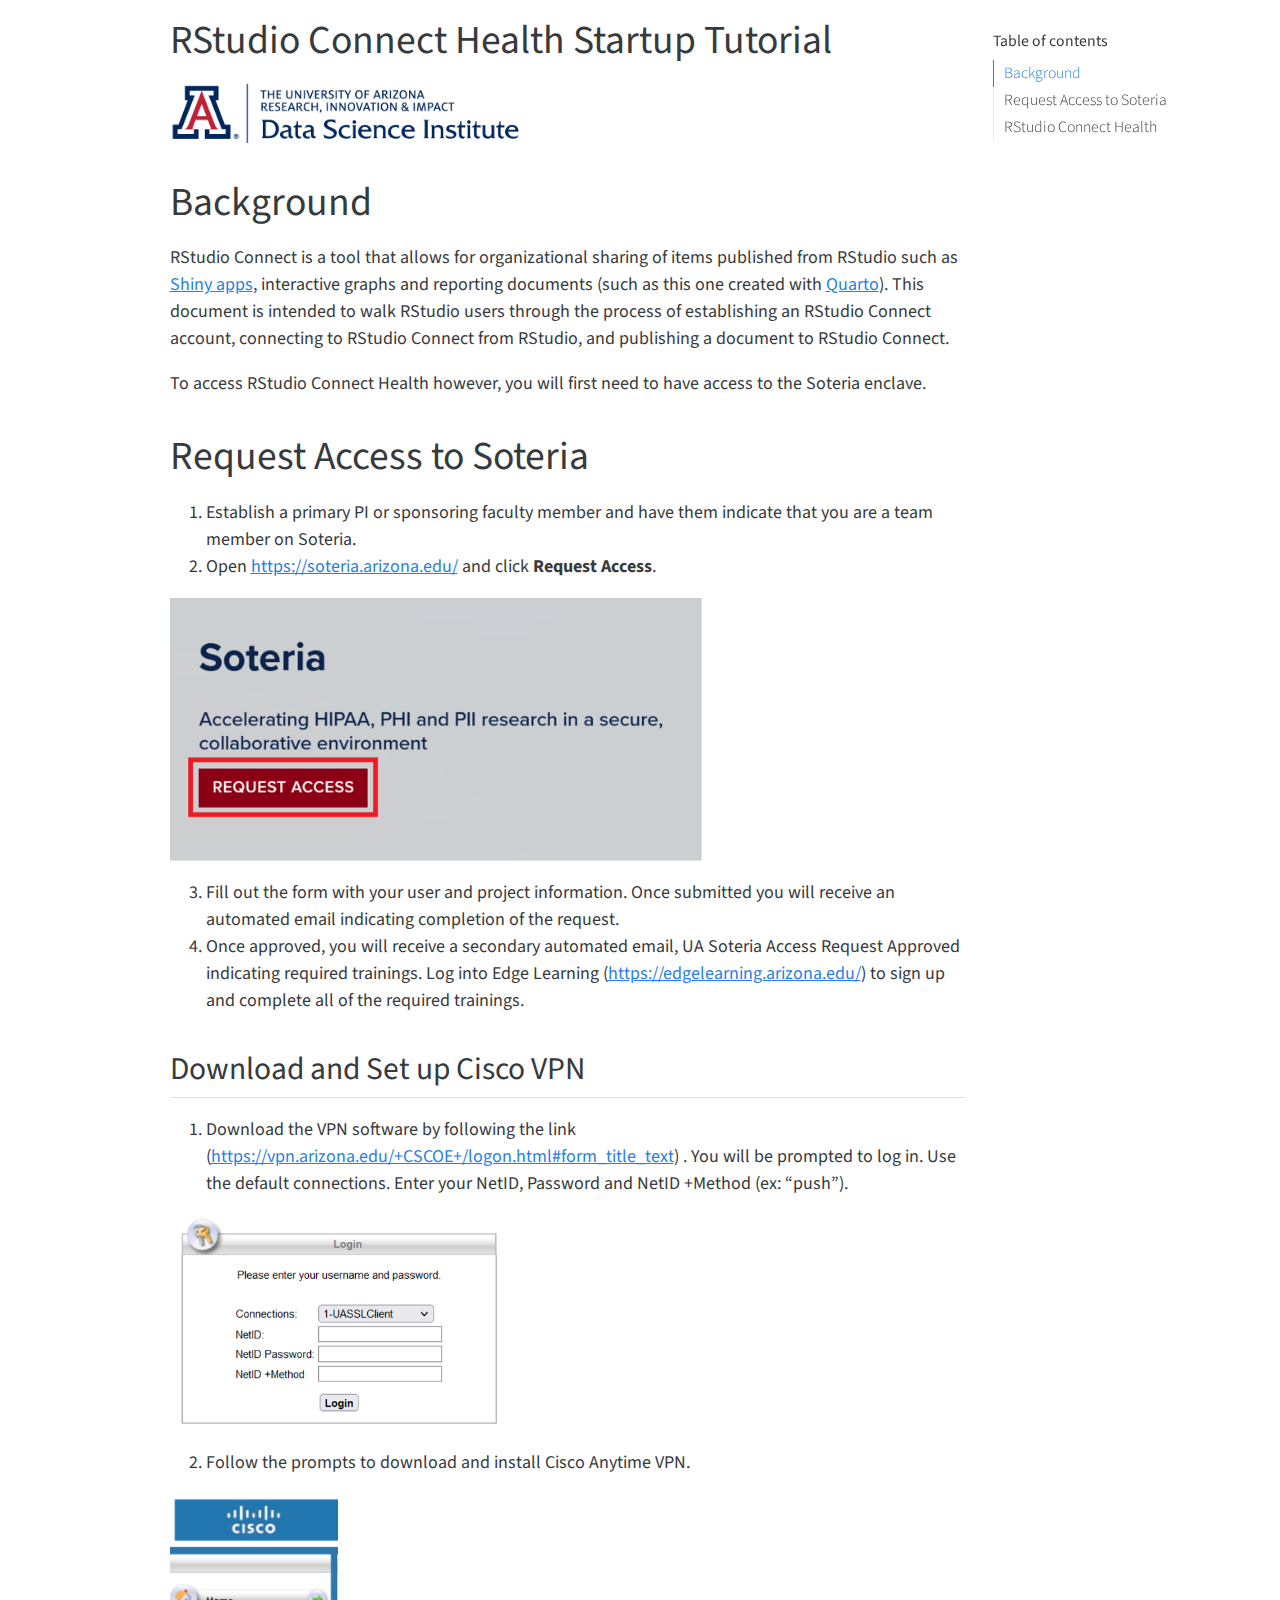
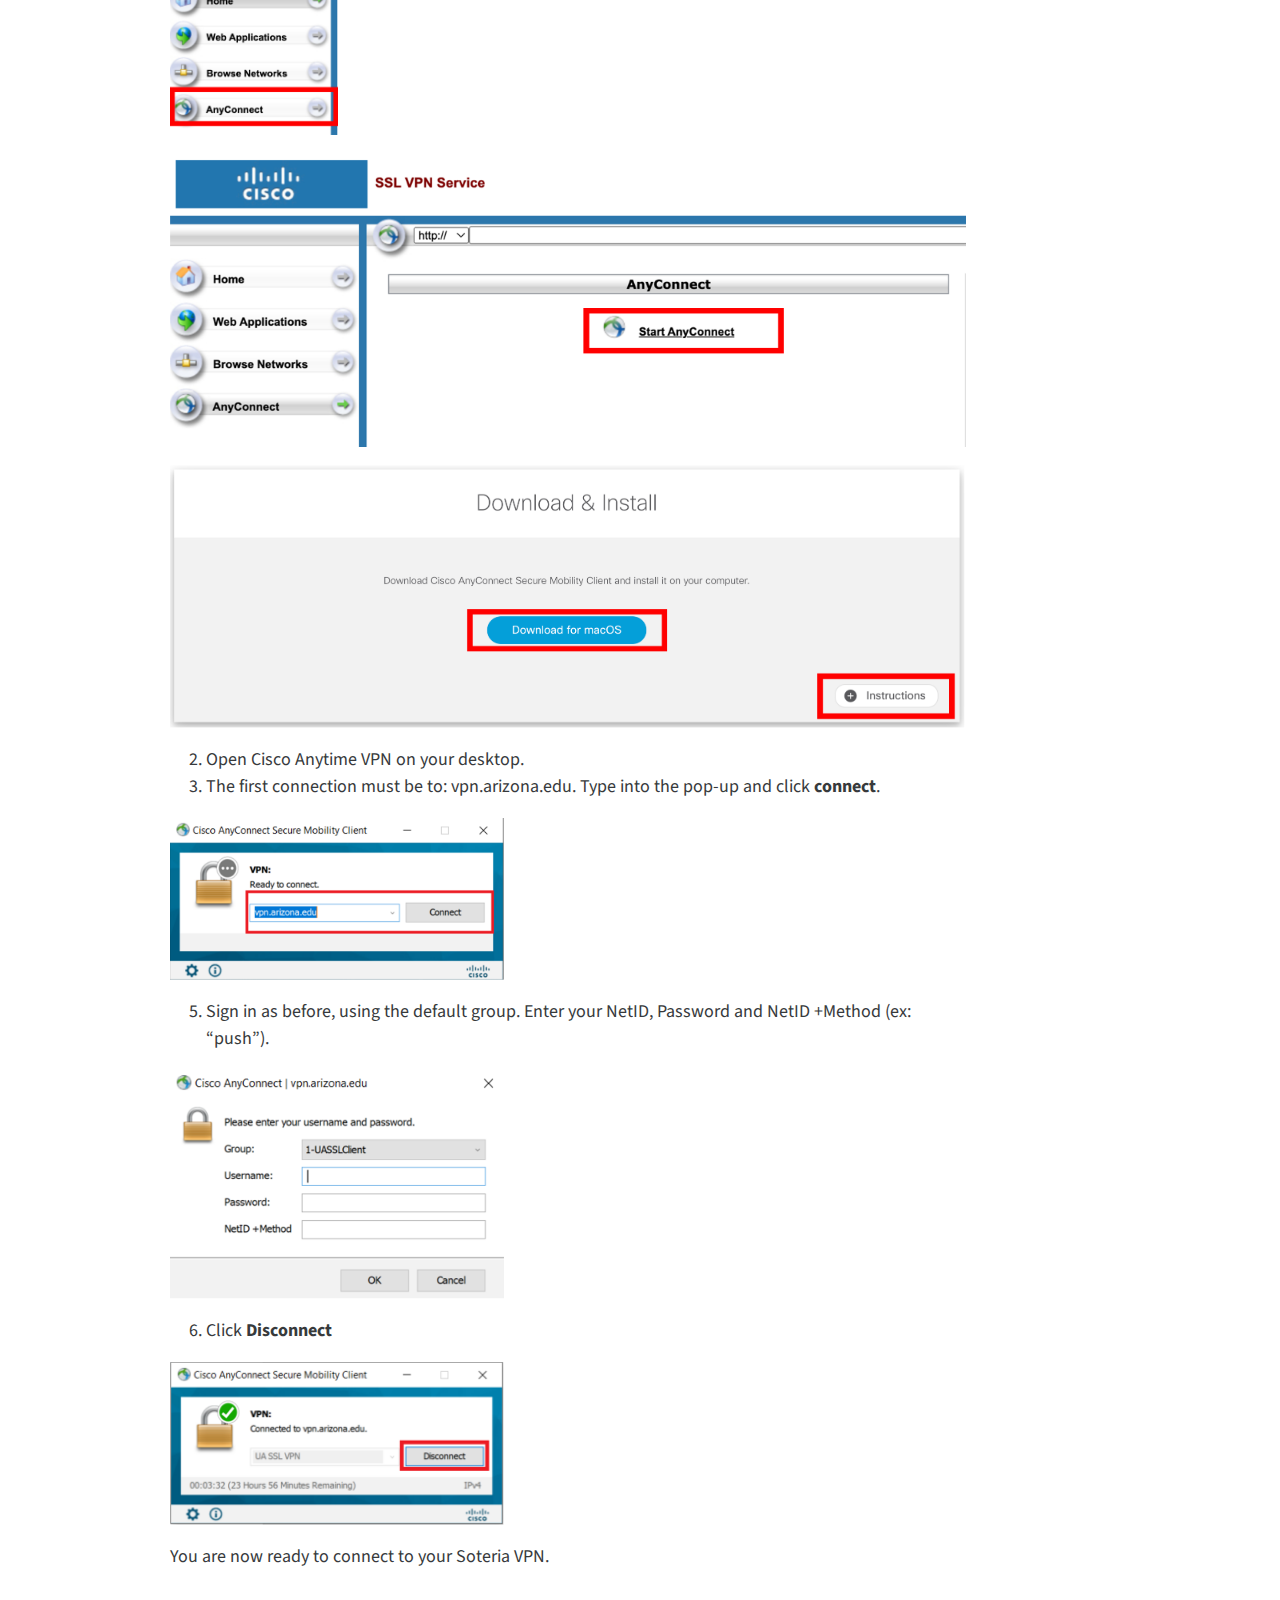
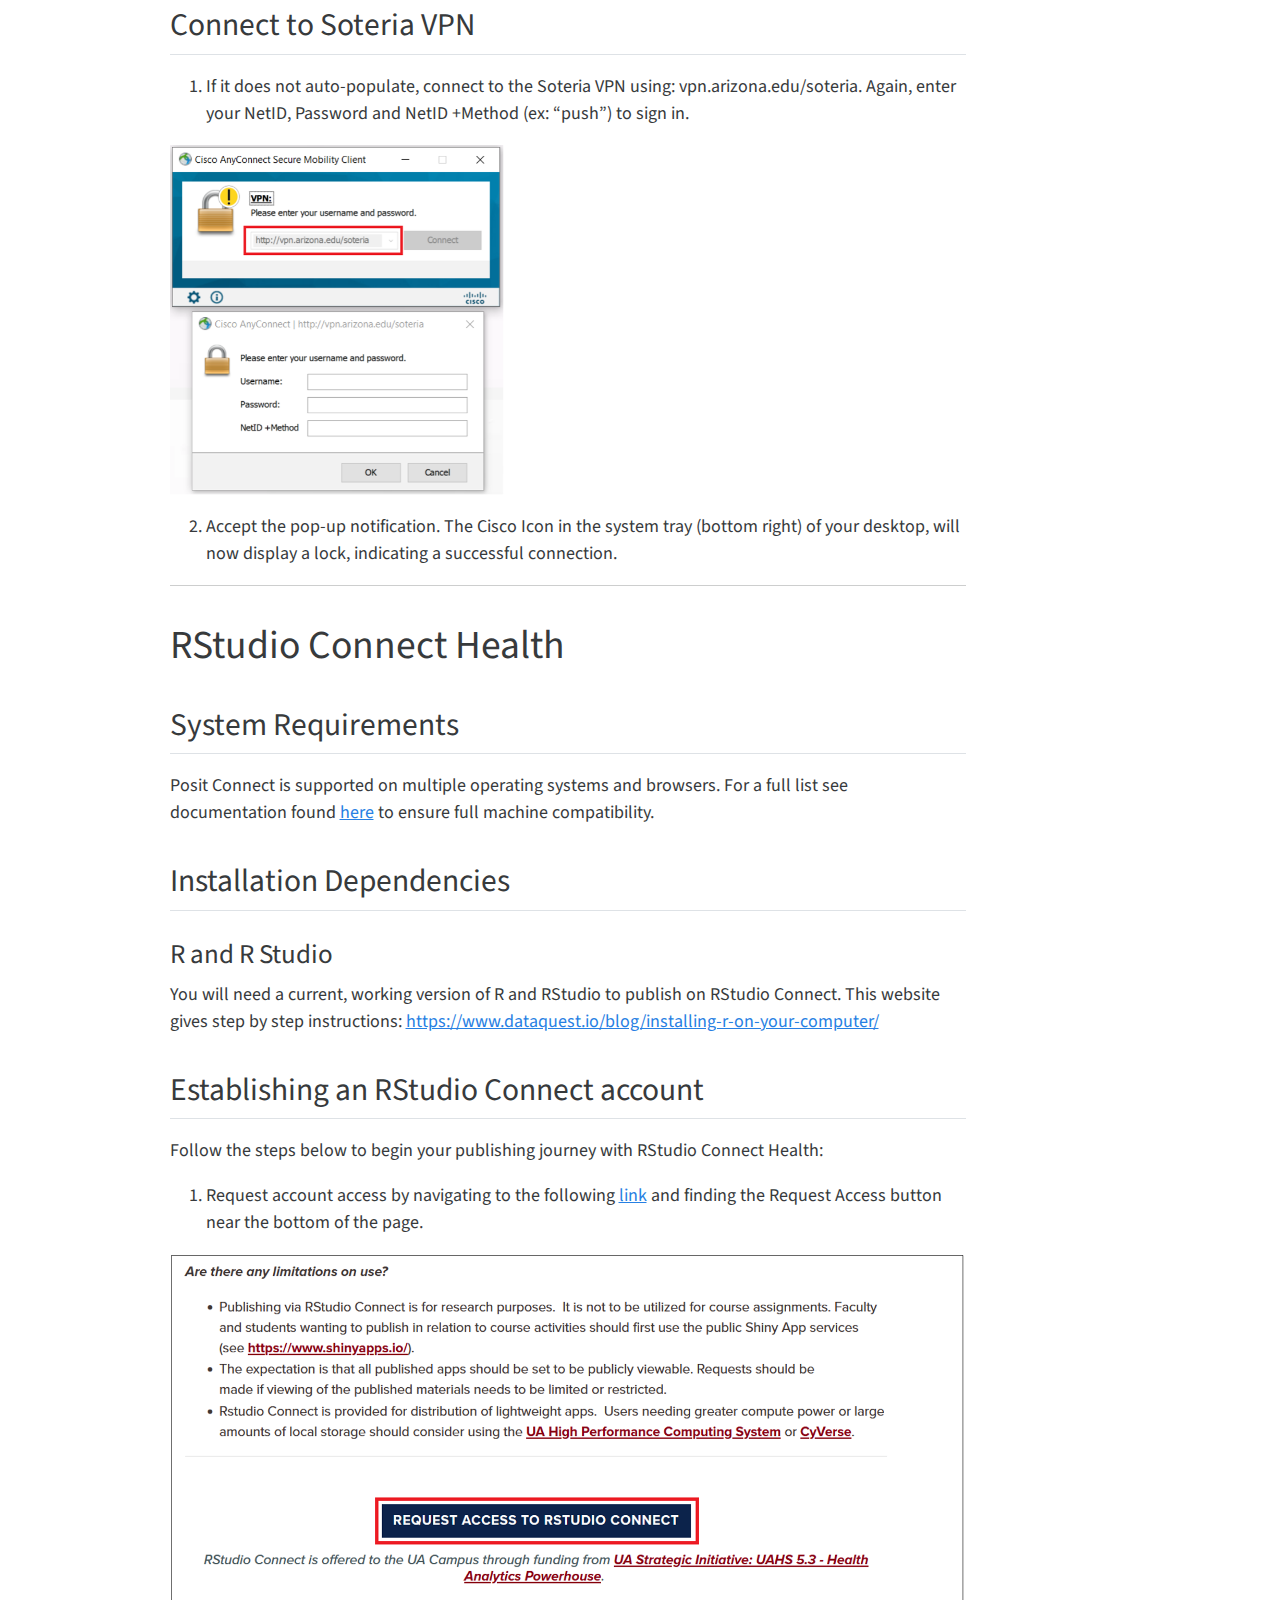
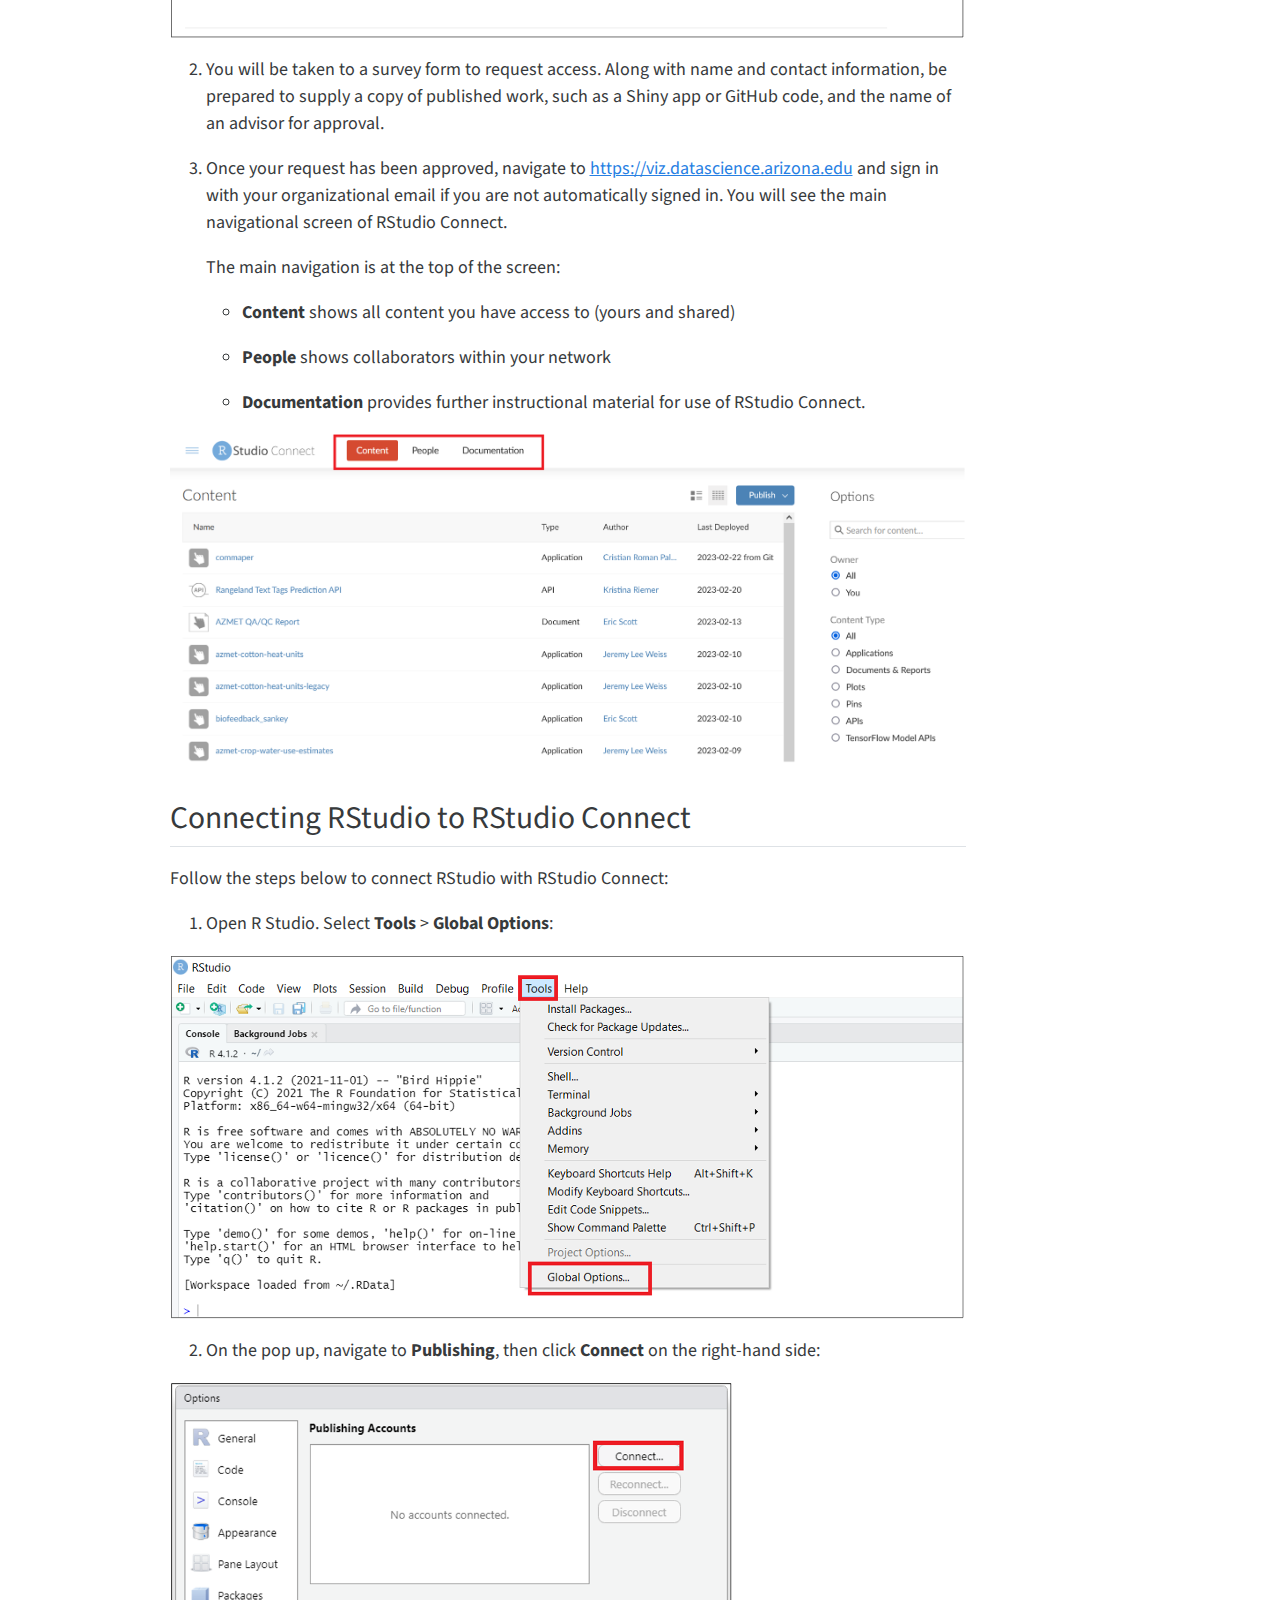
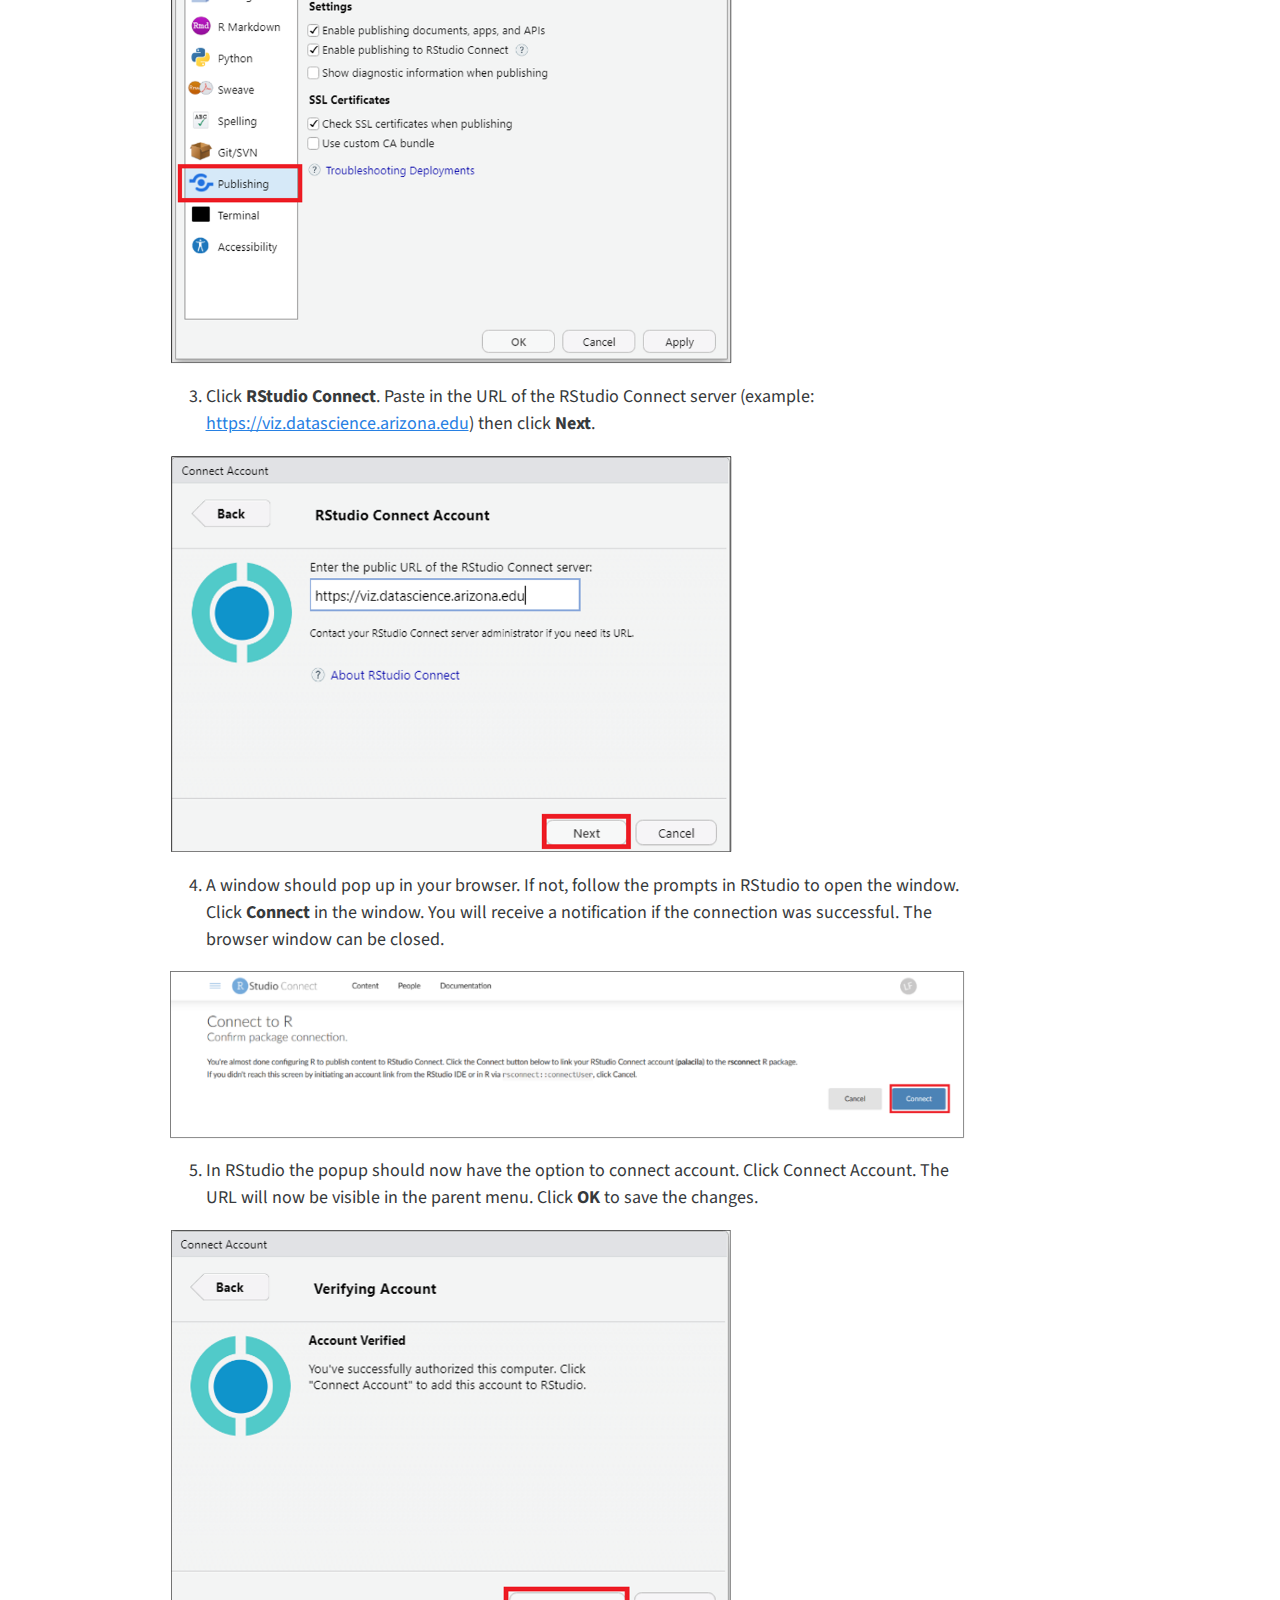
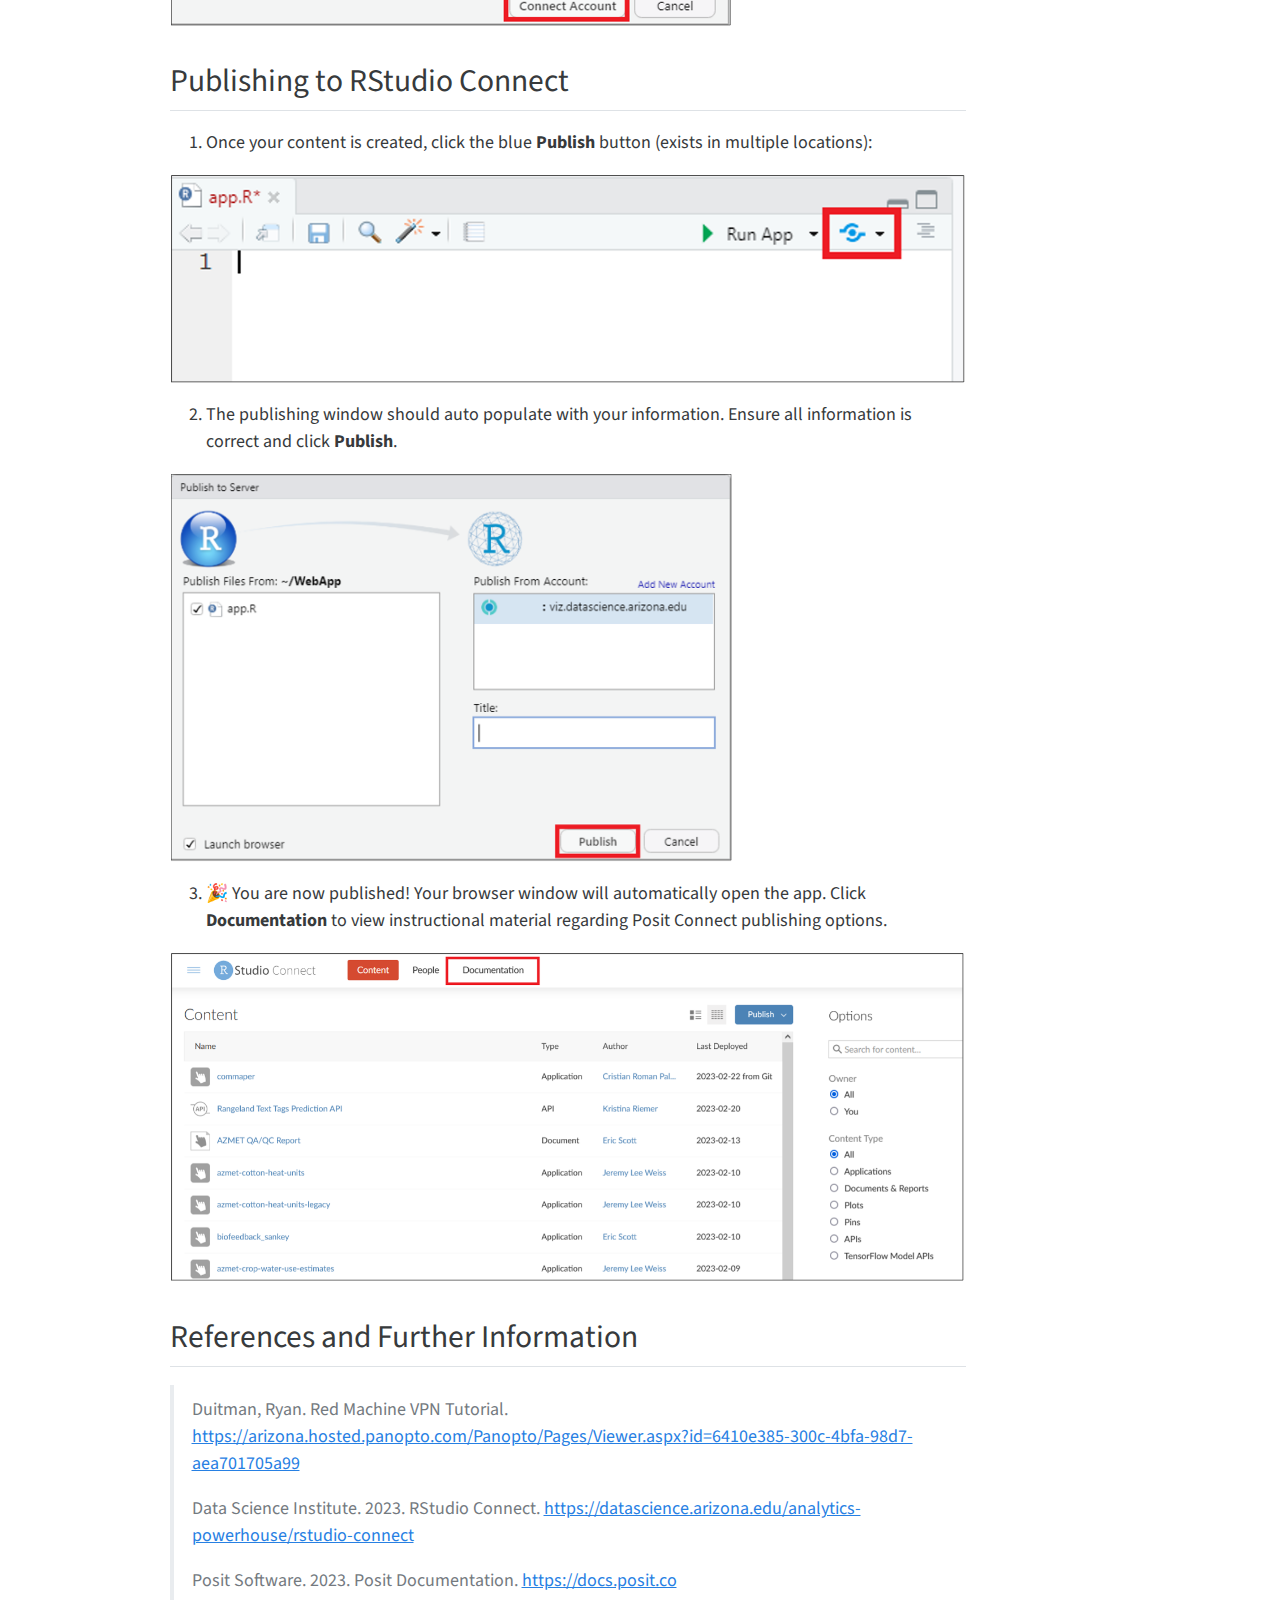
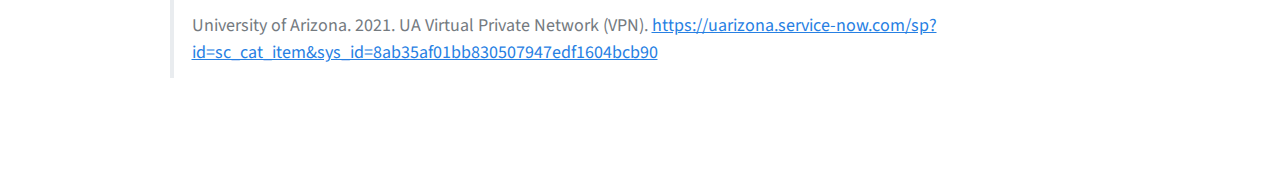
==== commit e4e8d221: "Built site for gh-pages" ====
--- a/rsconnect-health-tutorial.html
+++ b/rsconnect-health-tutorial.html
@@ -110,6 +110,11 @@
 <p><img src="images/Cisco1.png" class="img-fluid" width="334"></p>
 <ol start="2" type="1">
 <li>Follow the prompts to download and install Cisco Anytime VPN.</li>
+</ol>
+<p><img src="images/CiscoDown1.png" class="img-fluid" width="168"></p>
+<p><img src="images/CiscoDown2.png" class="img-fluid" width="4143"></p>
+<p><img src="images/CiscoDown3.png" class="img-fluid"></p>
+<ol start="2" type="1">
 <li>Open Cisco Anytime VPN on your desktop.</li>
 <li>The first connection must be to: vpn.arizona.edu. Type into the pop-up and click <strong>connect</strong>.</li>
 </ol>
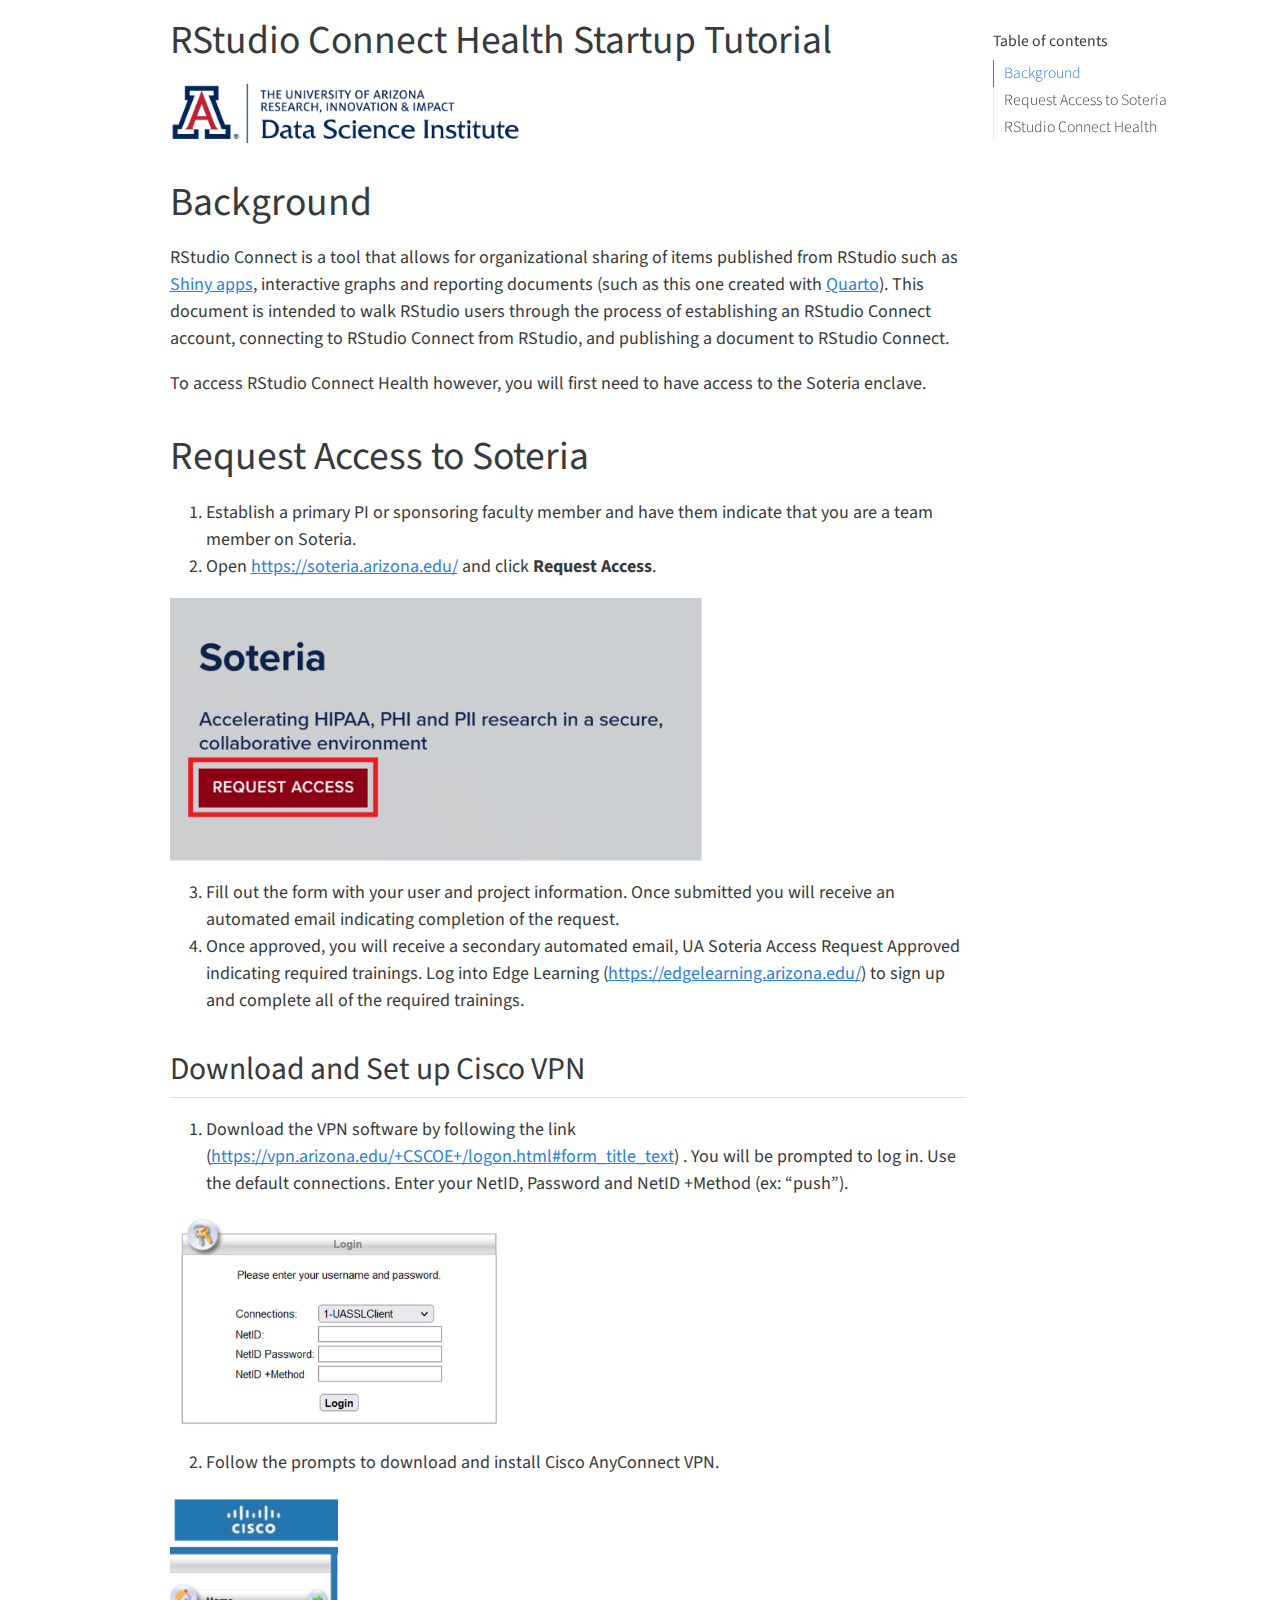
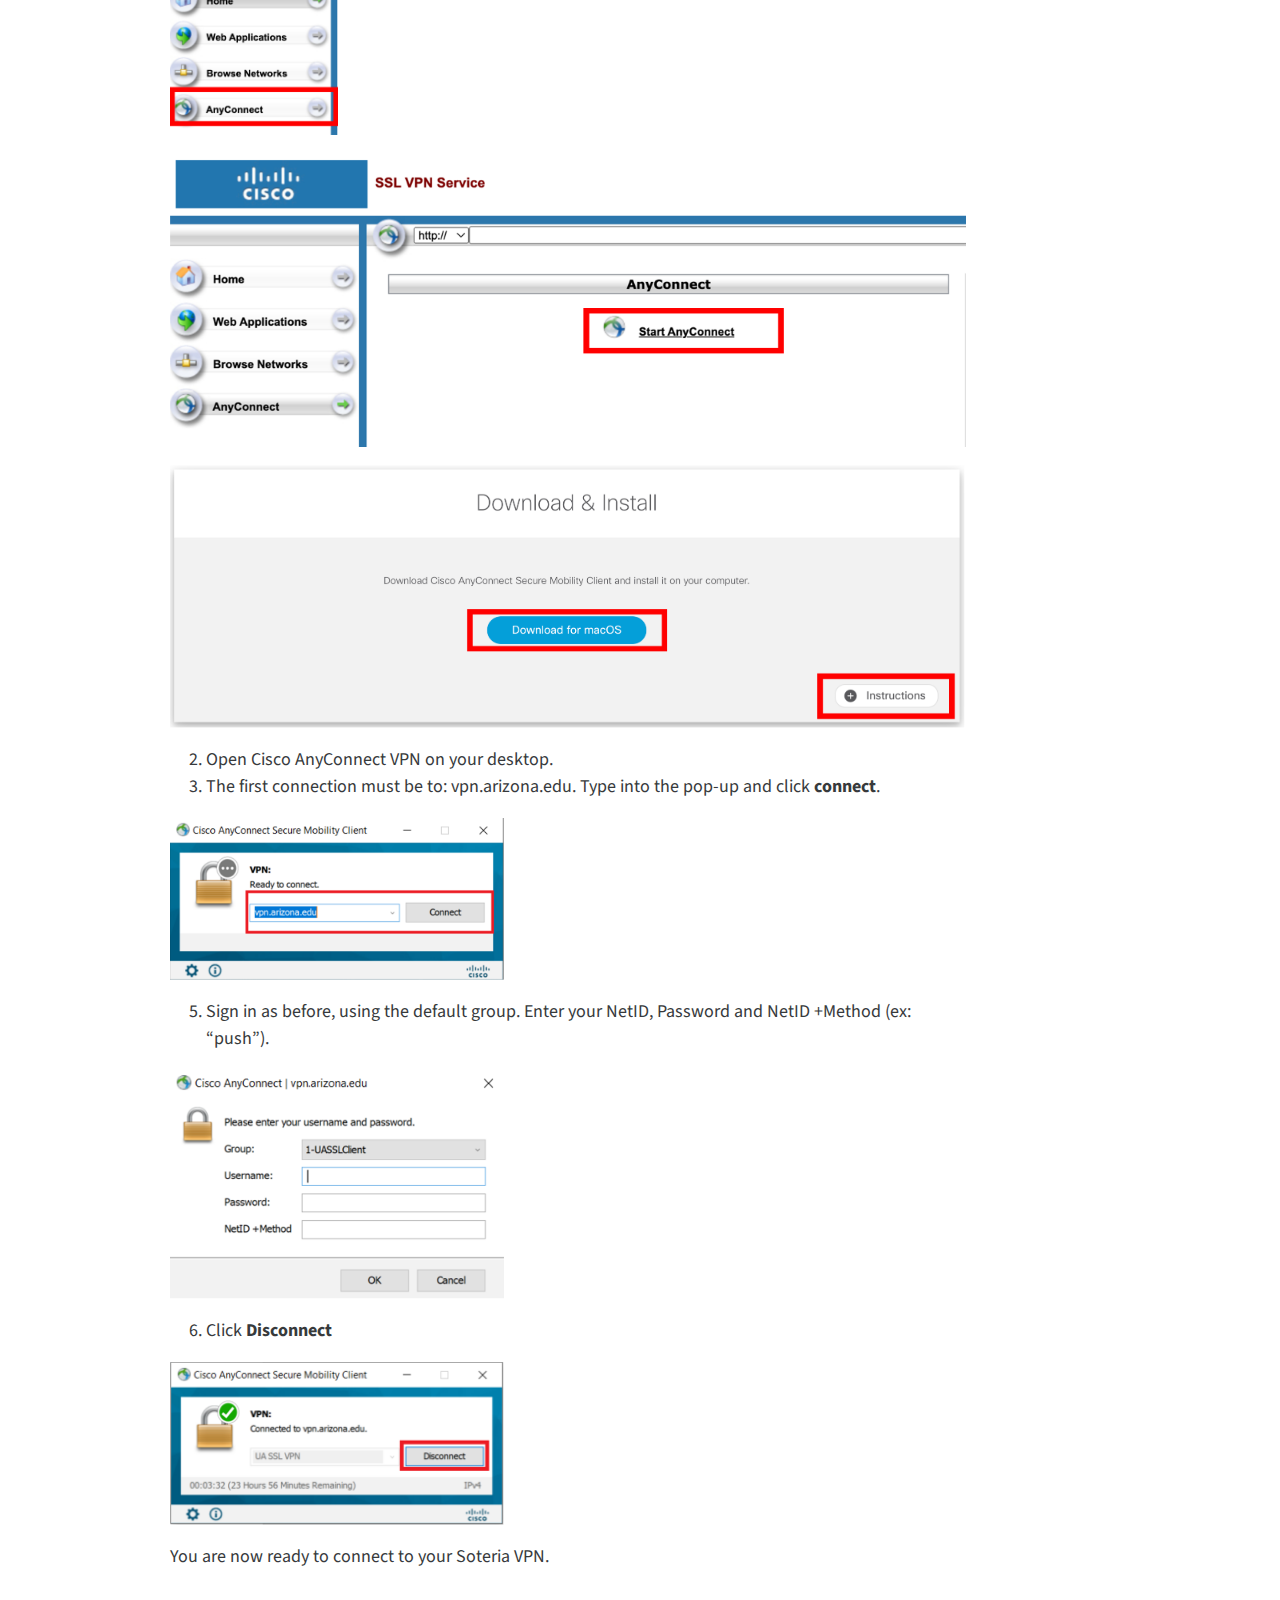
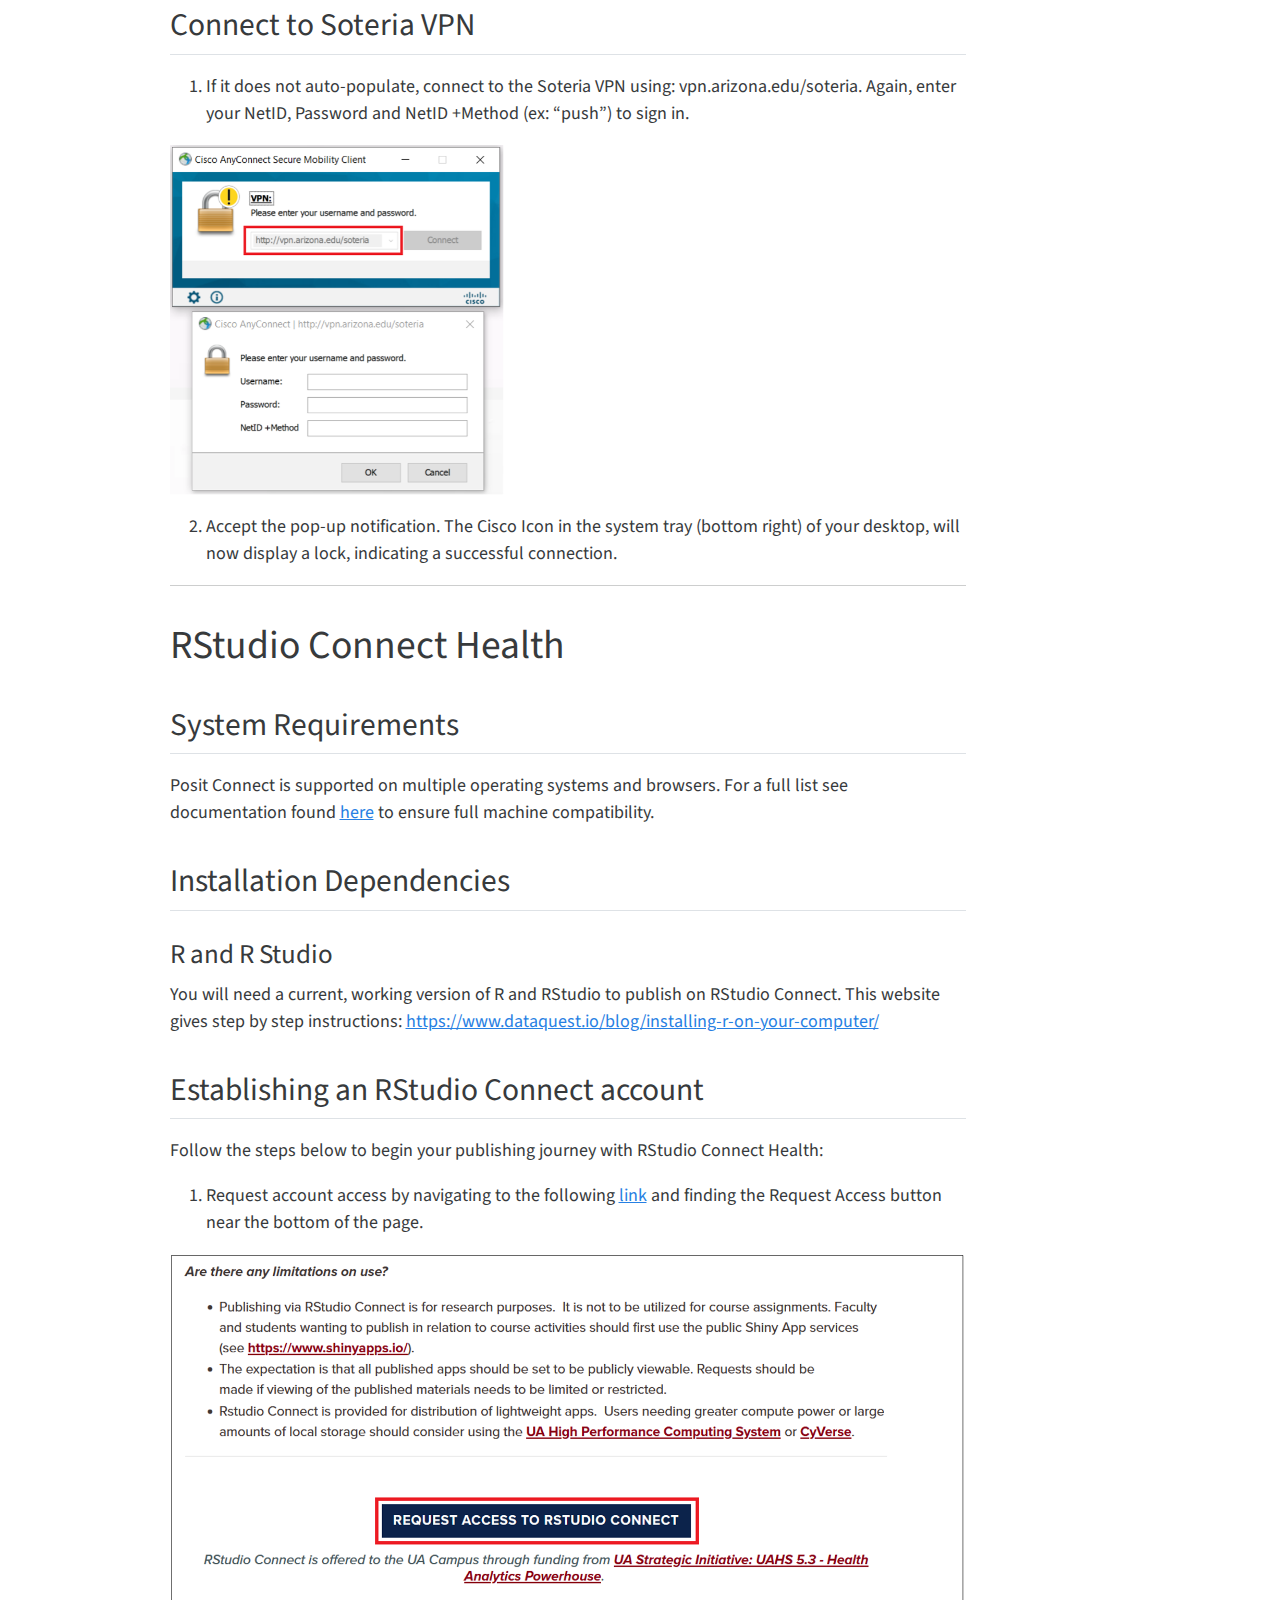
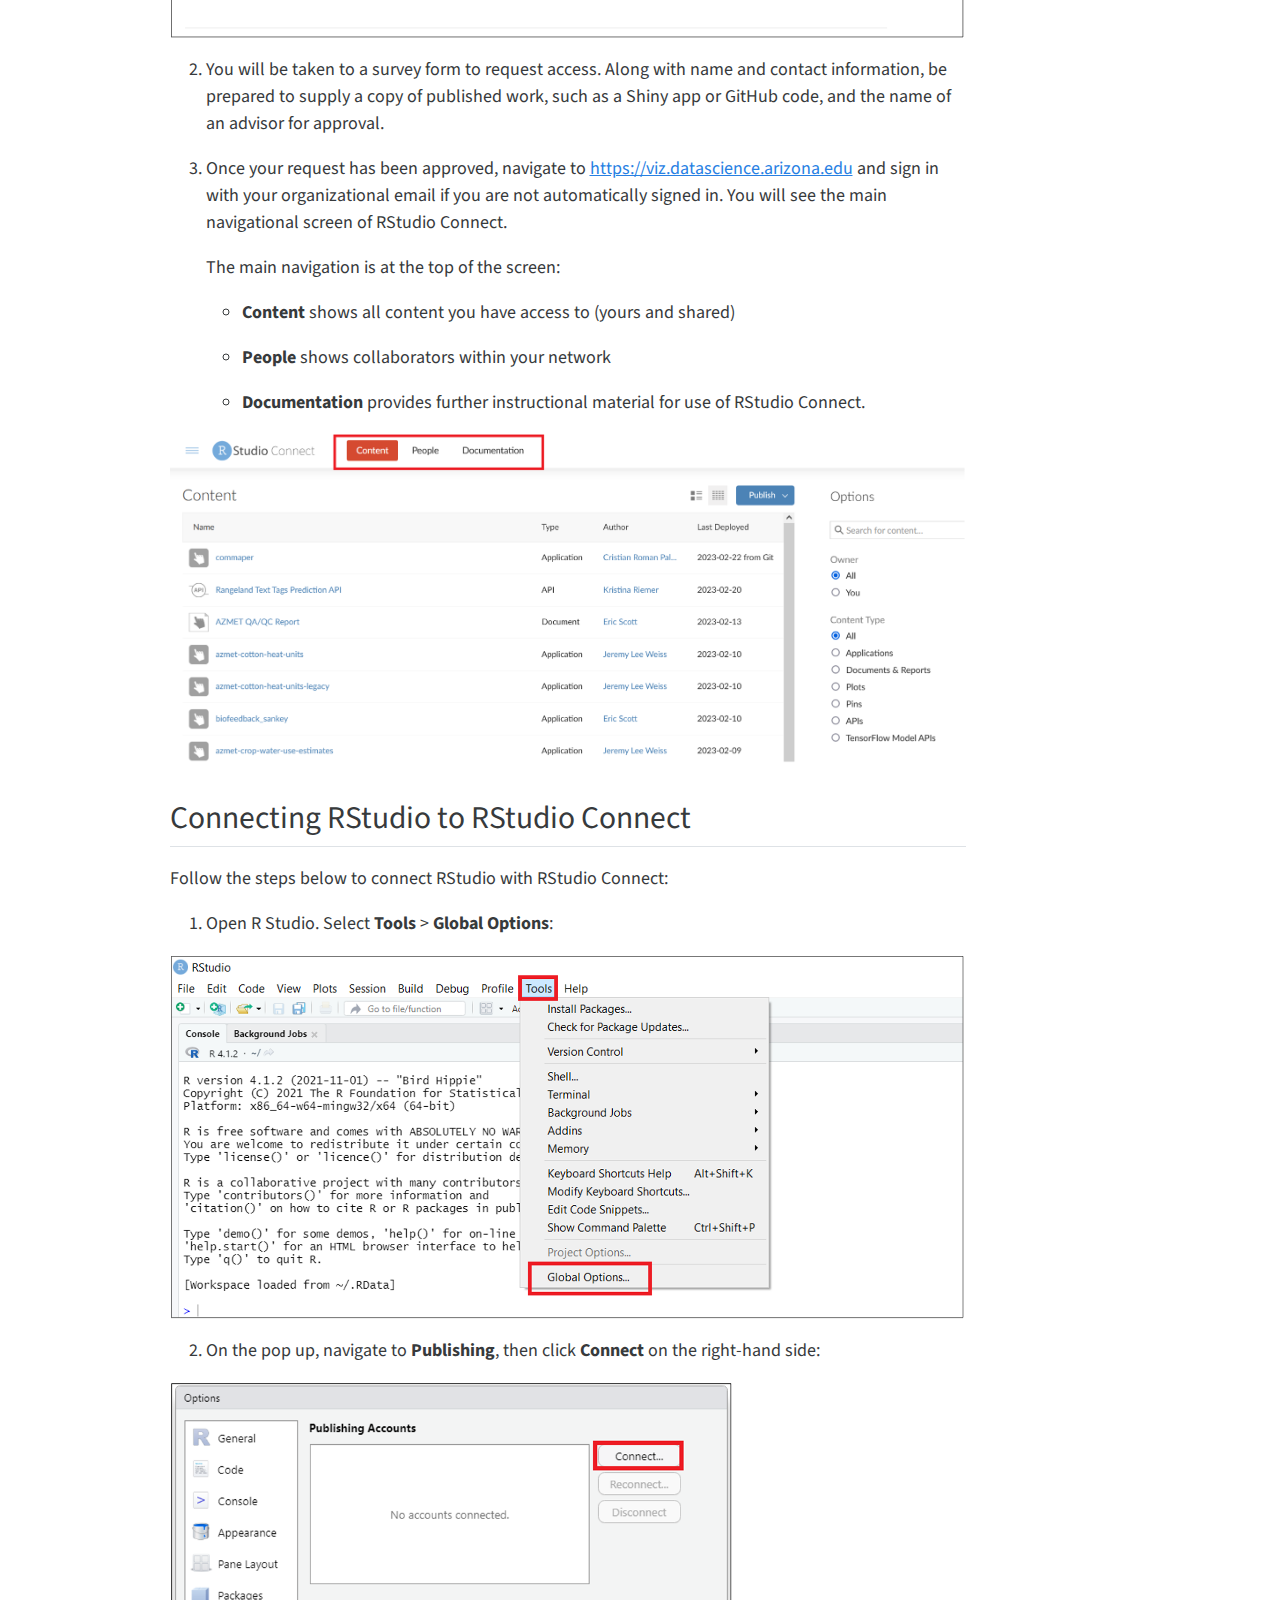
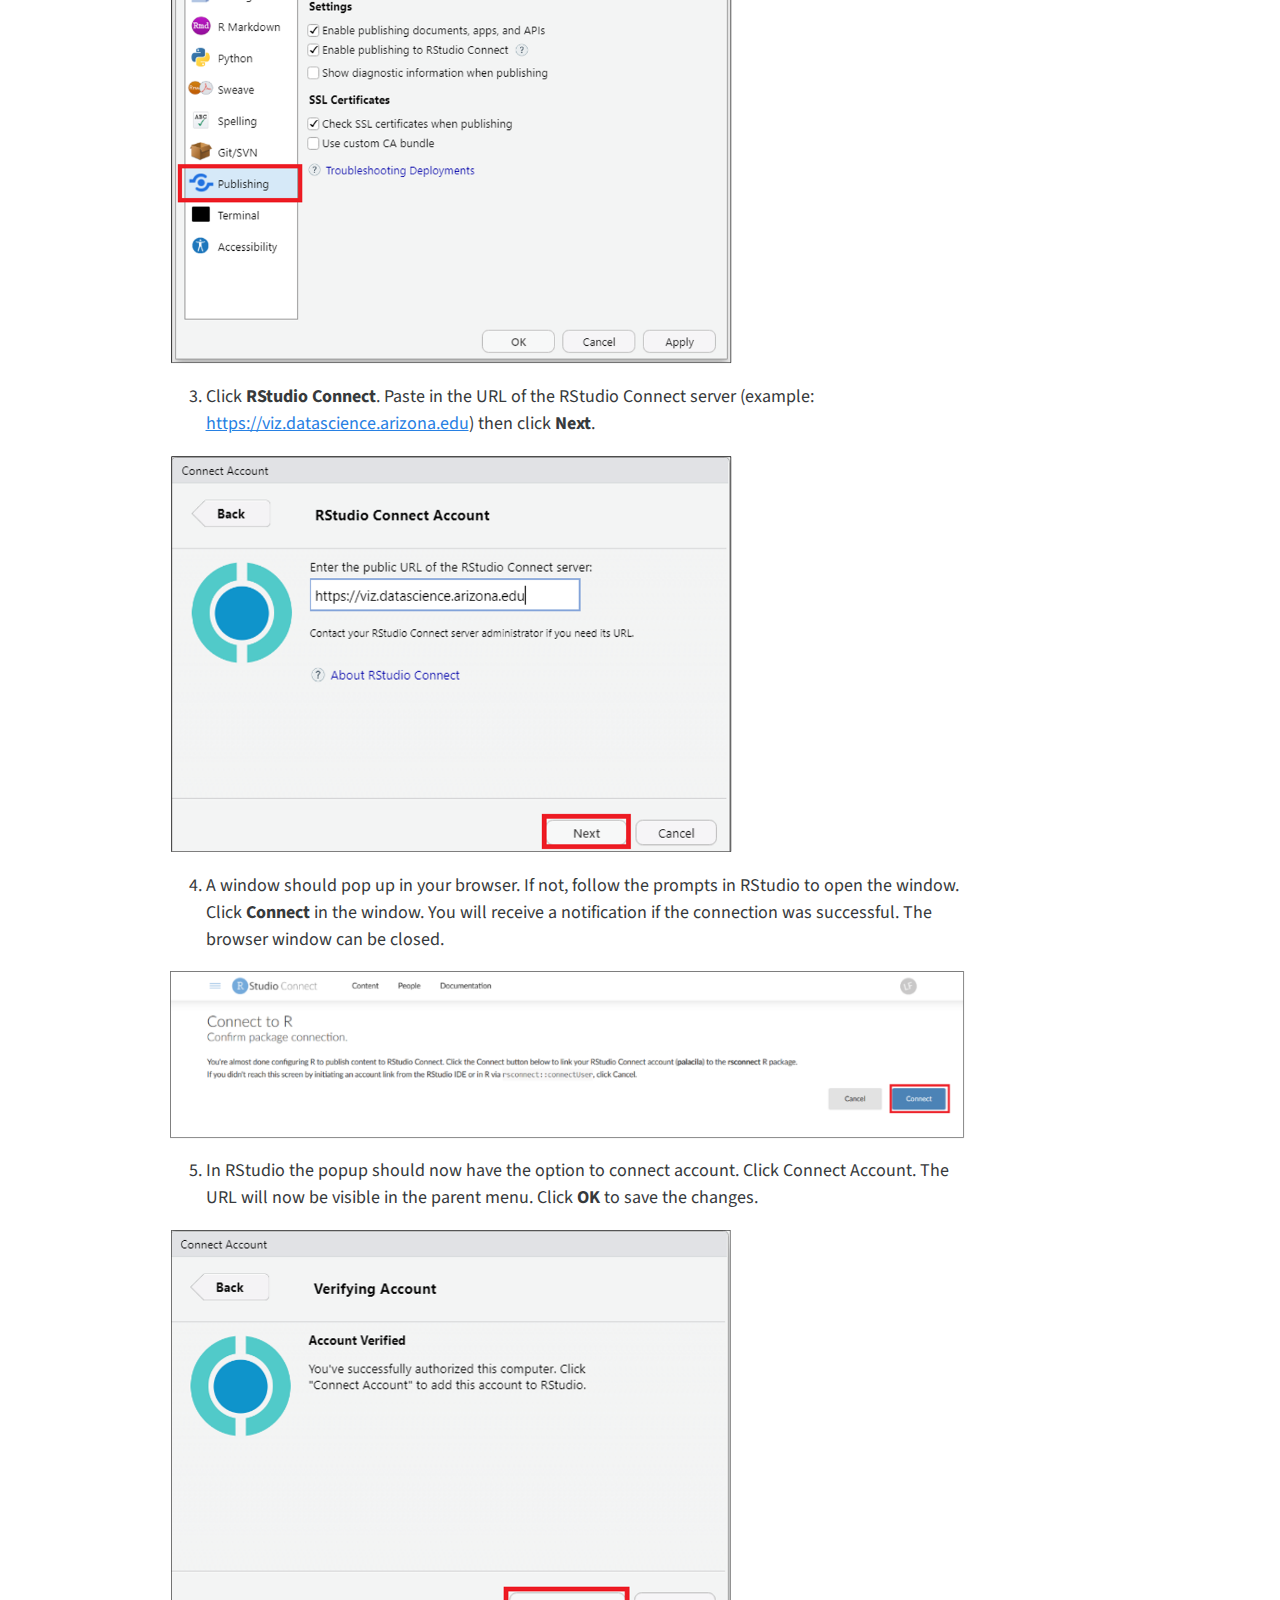
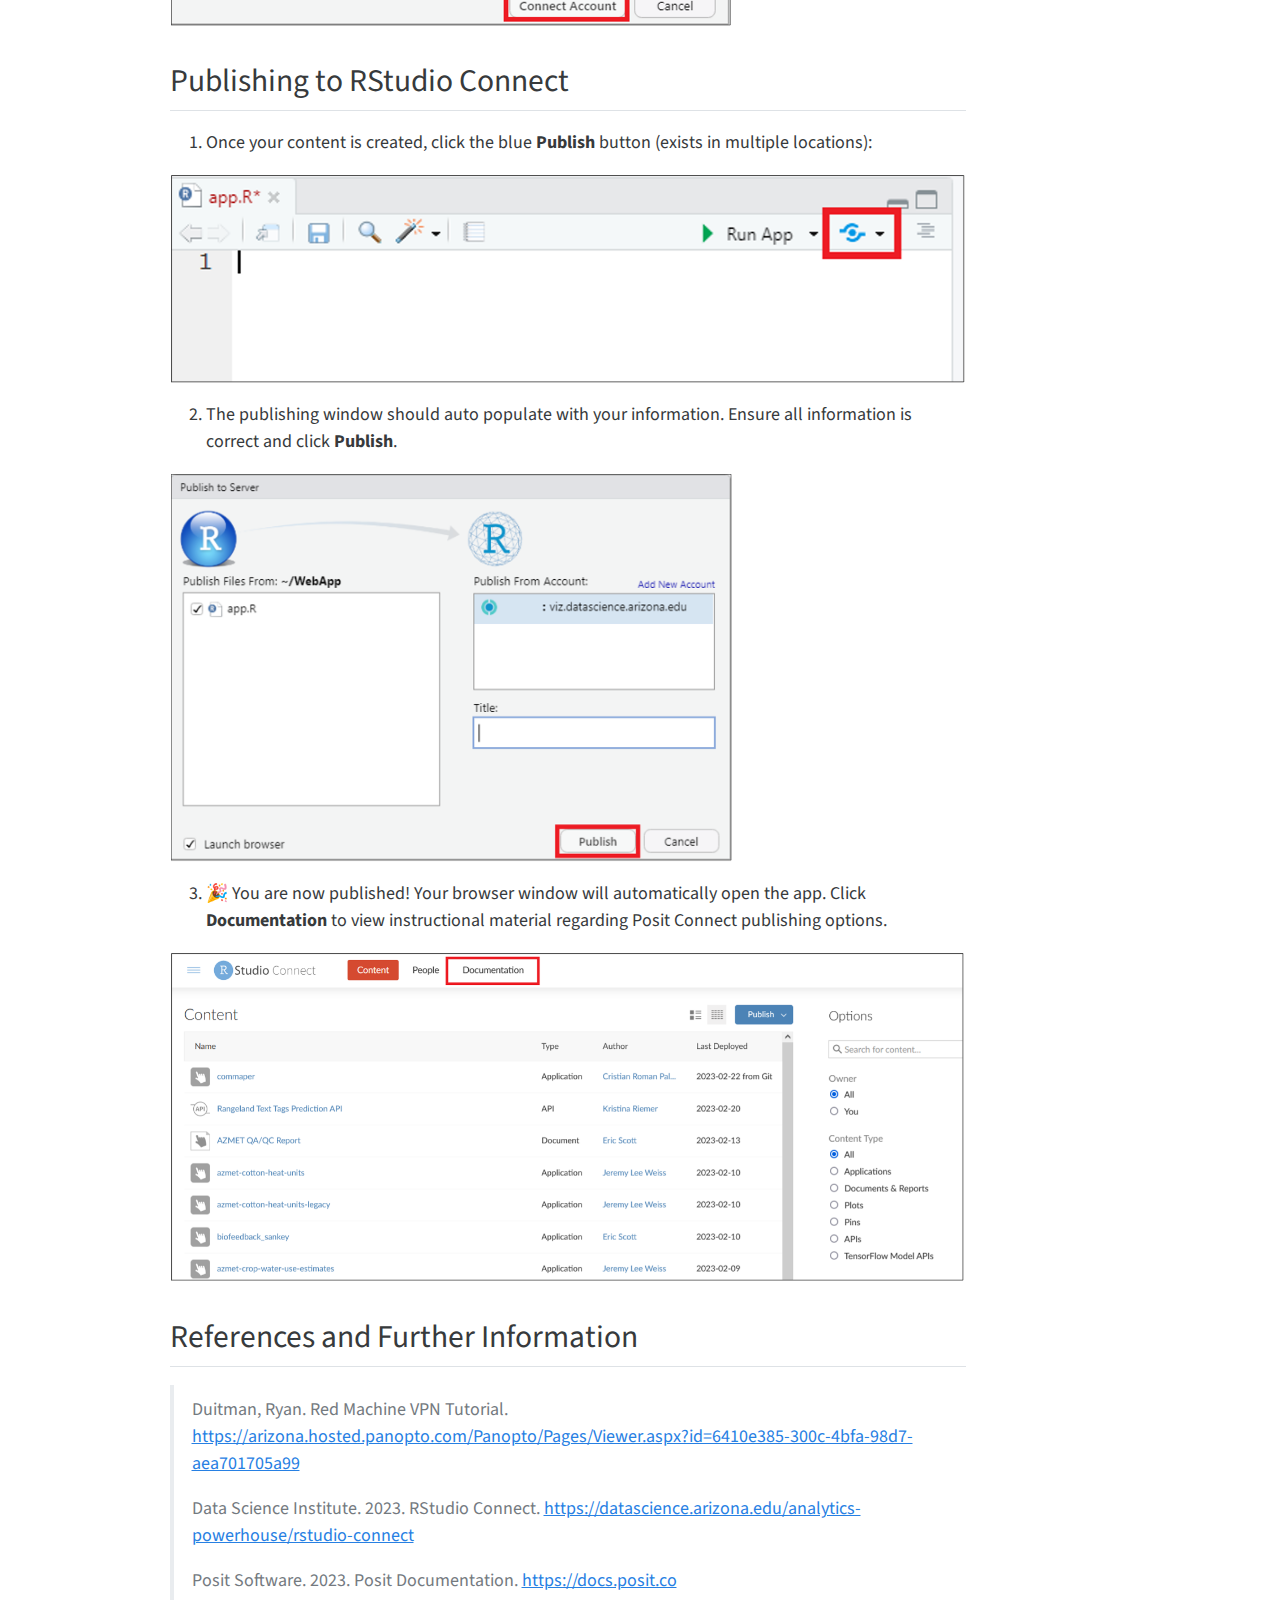
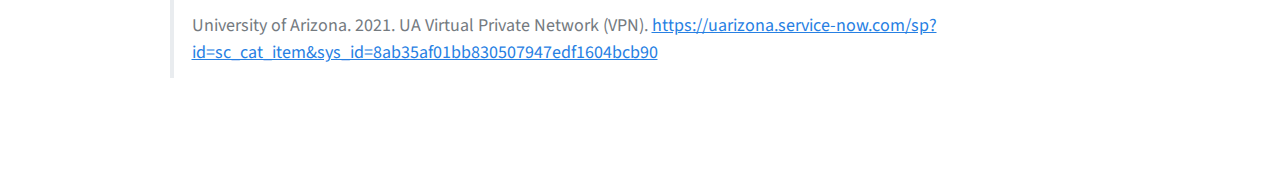
==== commit 39463697: "Built site for gh-pages" ====
--- a/rsconnect-health-tutorial.html
+++ b/rsconnect-health-tutorial.html
@@ -109,13 +109,13 @@
 </ol>
 <p><img src="images/Cisco1.png" class="img-fluid" width="334"></p>
 <ol start="2" type="1">
-<li>Follow the prompts to download and install Cisco Anytime VPN.</li>
+<li>Follow the prompts to download and install Cisco AnyConnect VPN.</li>
 </ol>
 <p><img src="images/CiscoDown1.png" class="img-fluid" width="168"></p>
 <p><img src="images/CiscoDown2.png" class="img-fluid" width="4143"></p>
 <p><img src="images/CiscoDown3.png" class="img-fluid"></p>
 <ol start="2" type="1">
-<li>Open Cisco Anytime VPN on your desktop.</li>
+<li>Open Cisco AnyConnect VPN on your desktop.</li>
 <li>The first connection must be to: vpn.arizona.edu. Type into the pop-up and click <strong>connect</strong>.</li>
 </ol>
 <p><img src="images/Cisco2.png" class="img-fluid" width="334"></p>
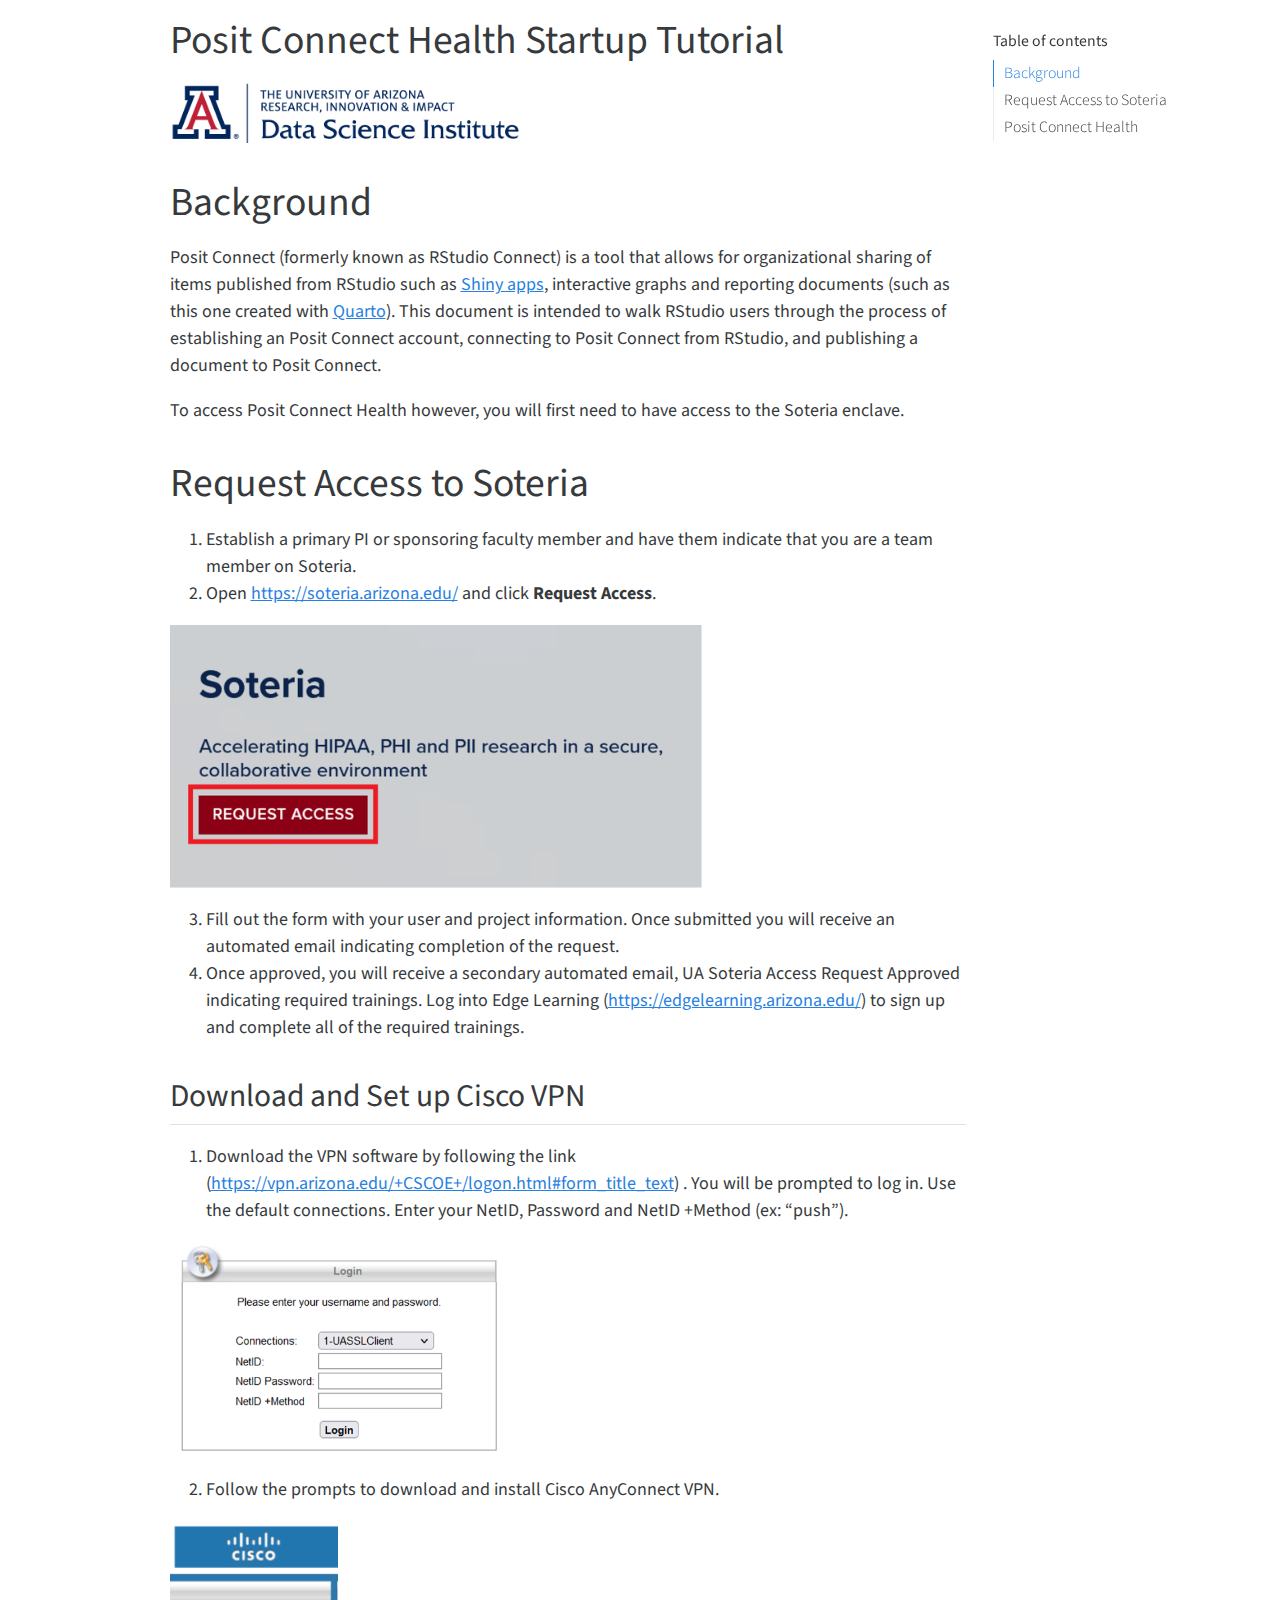
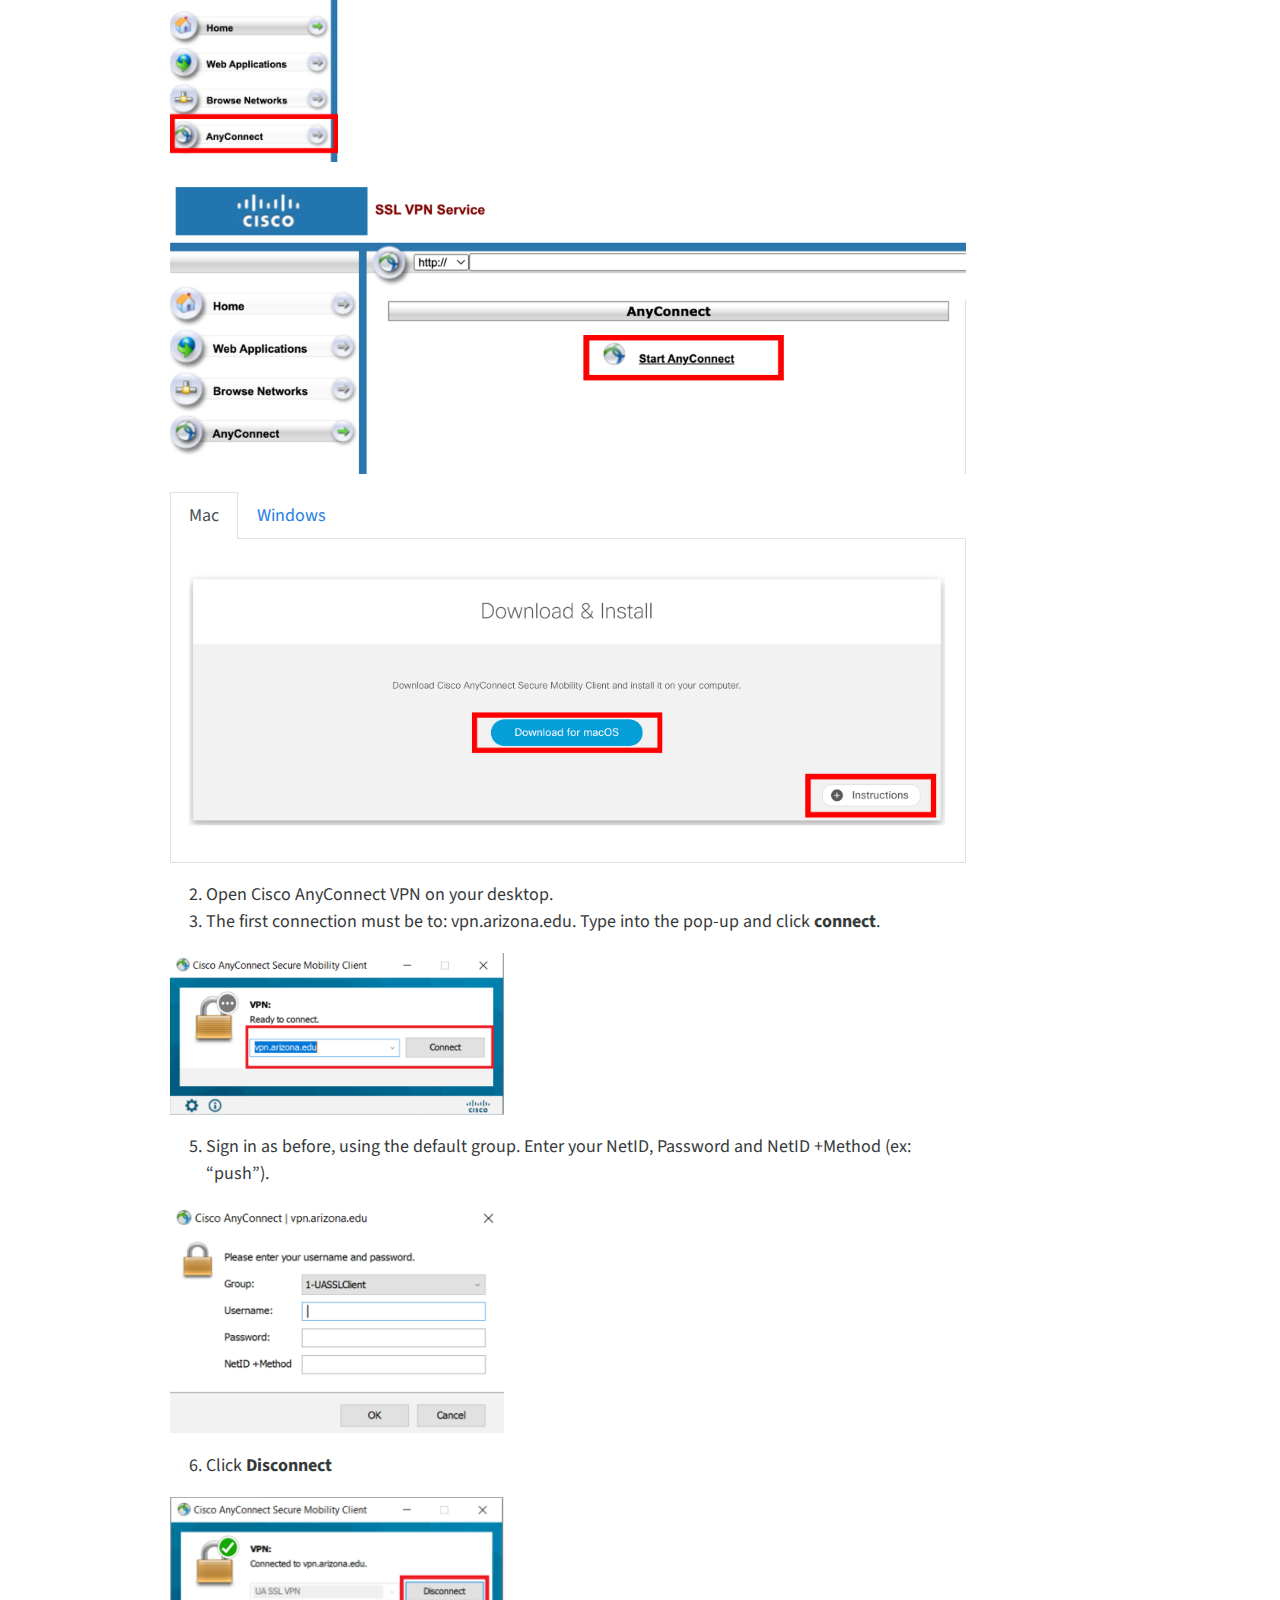
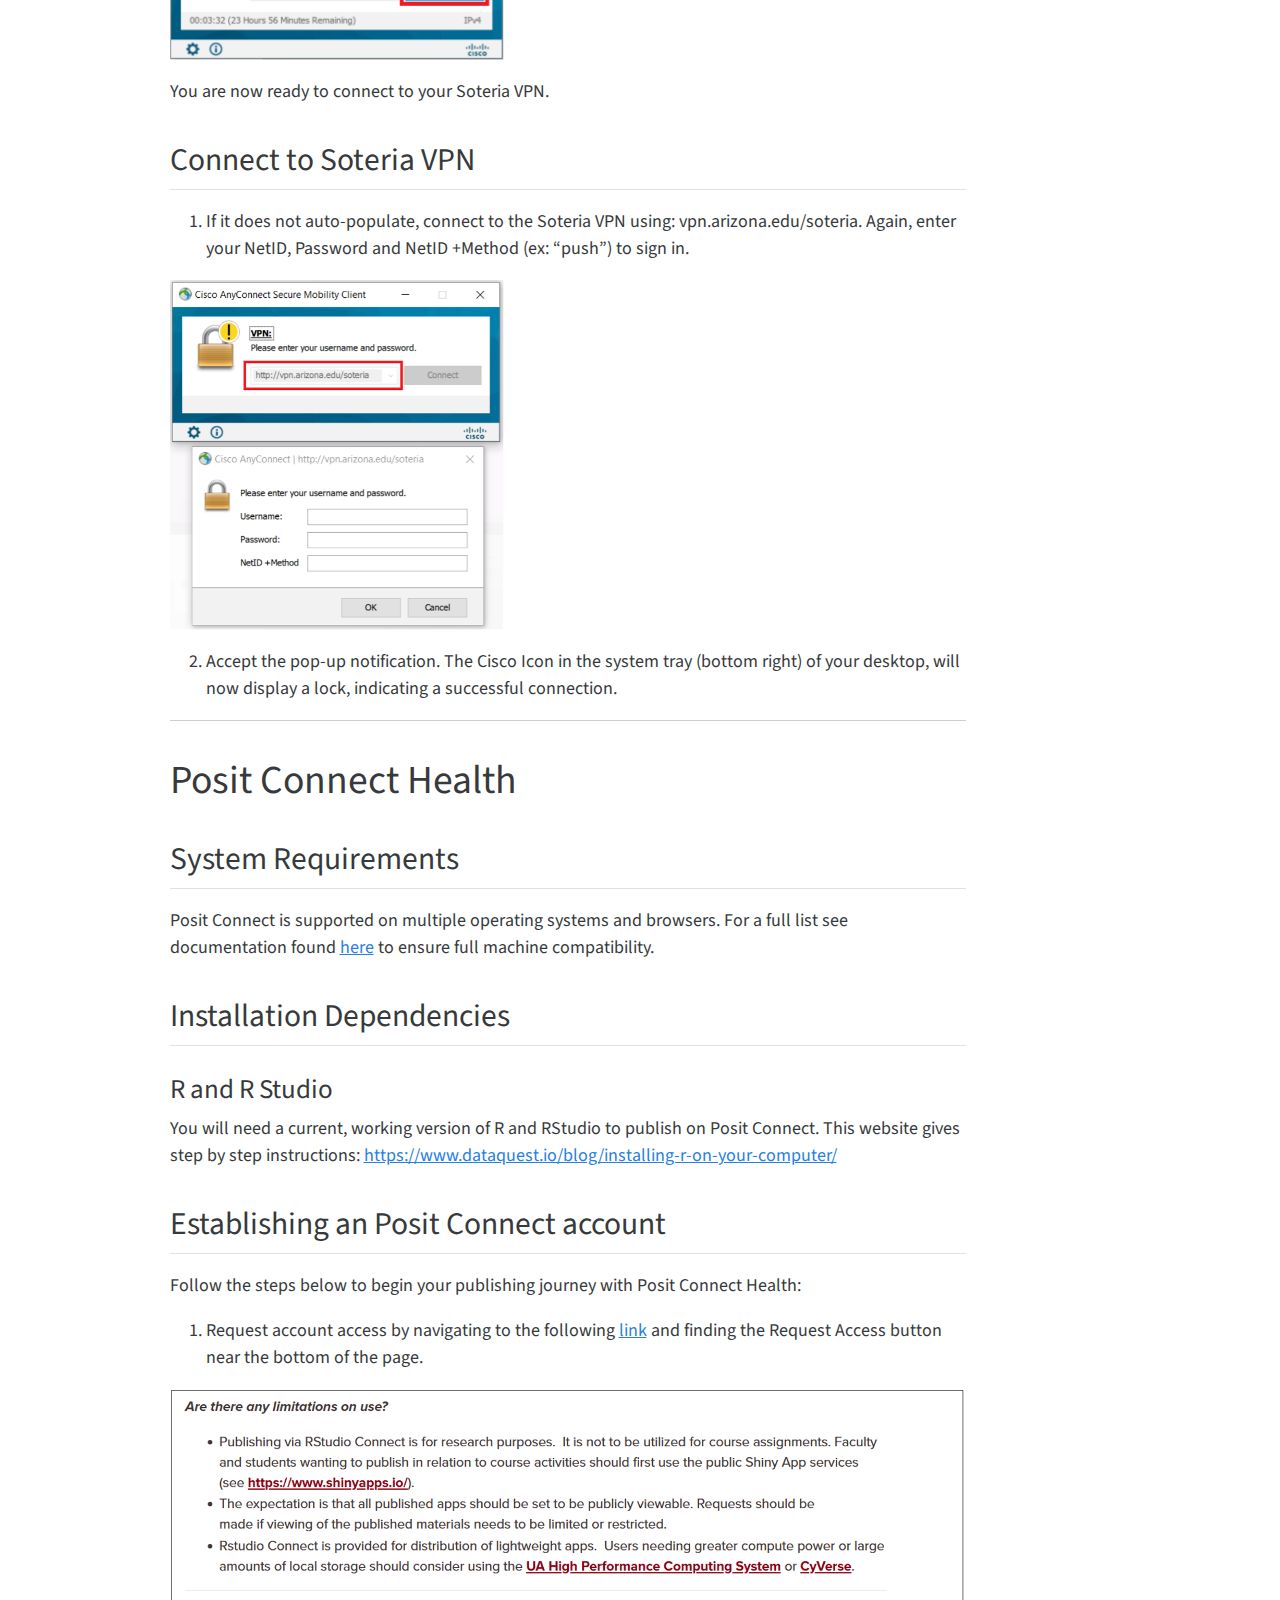
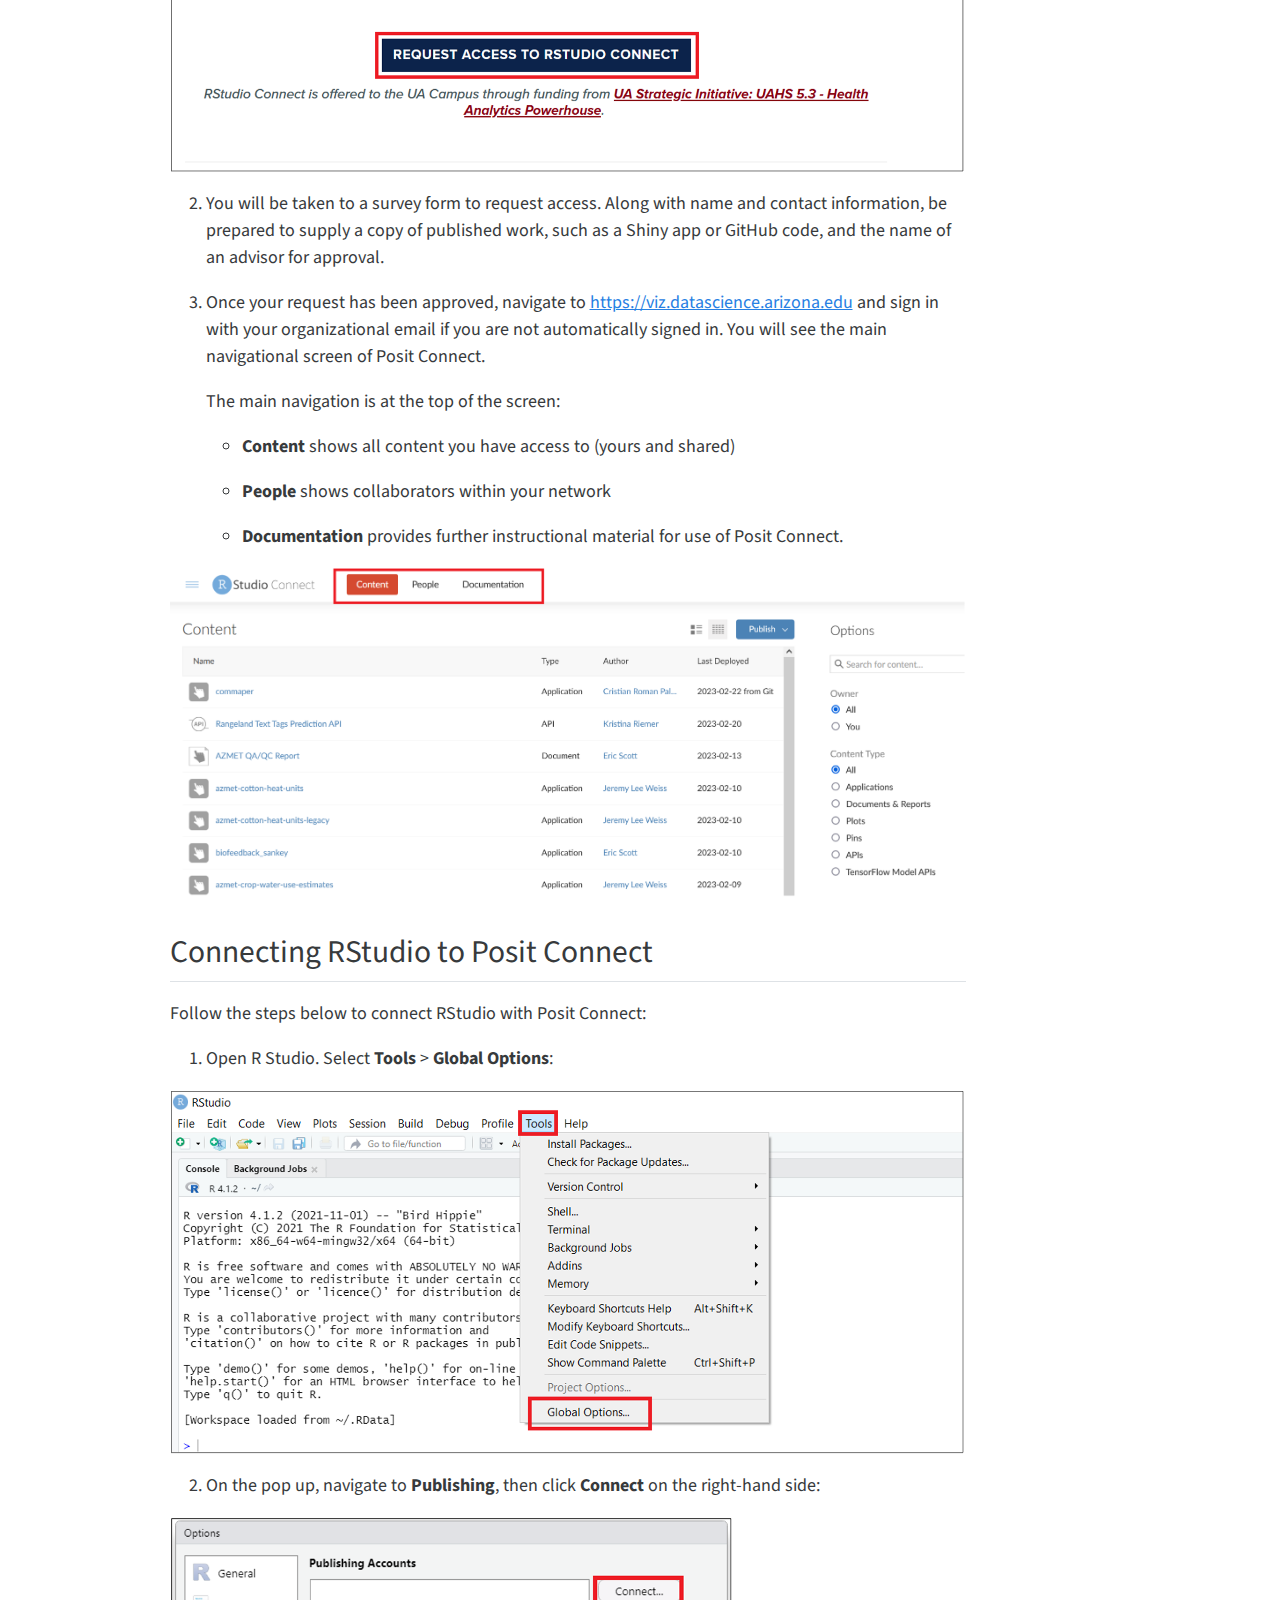
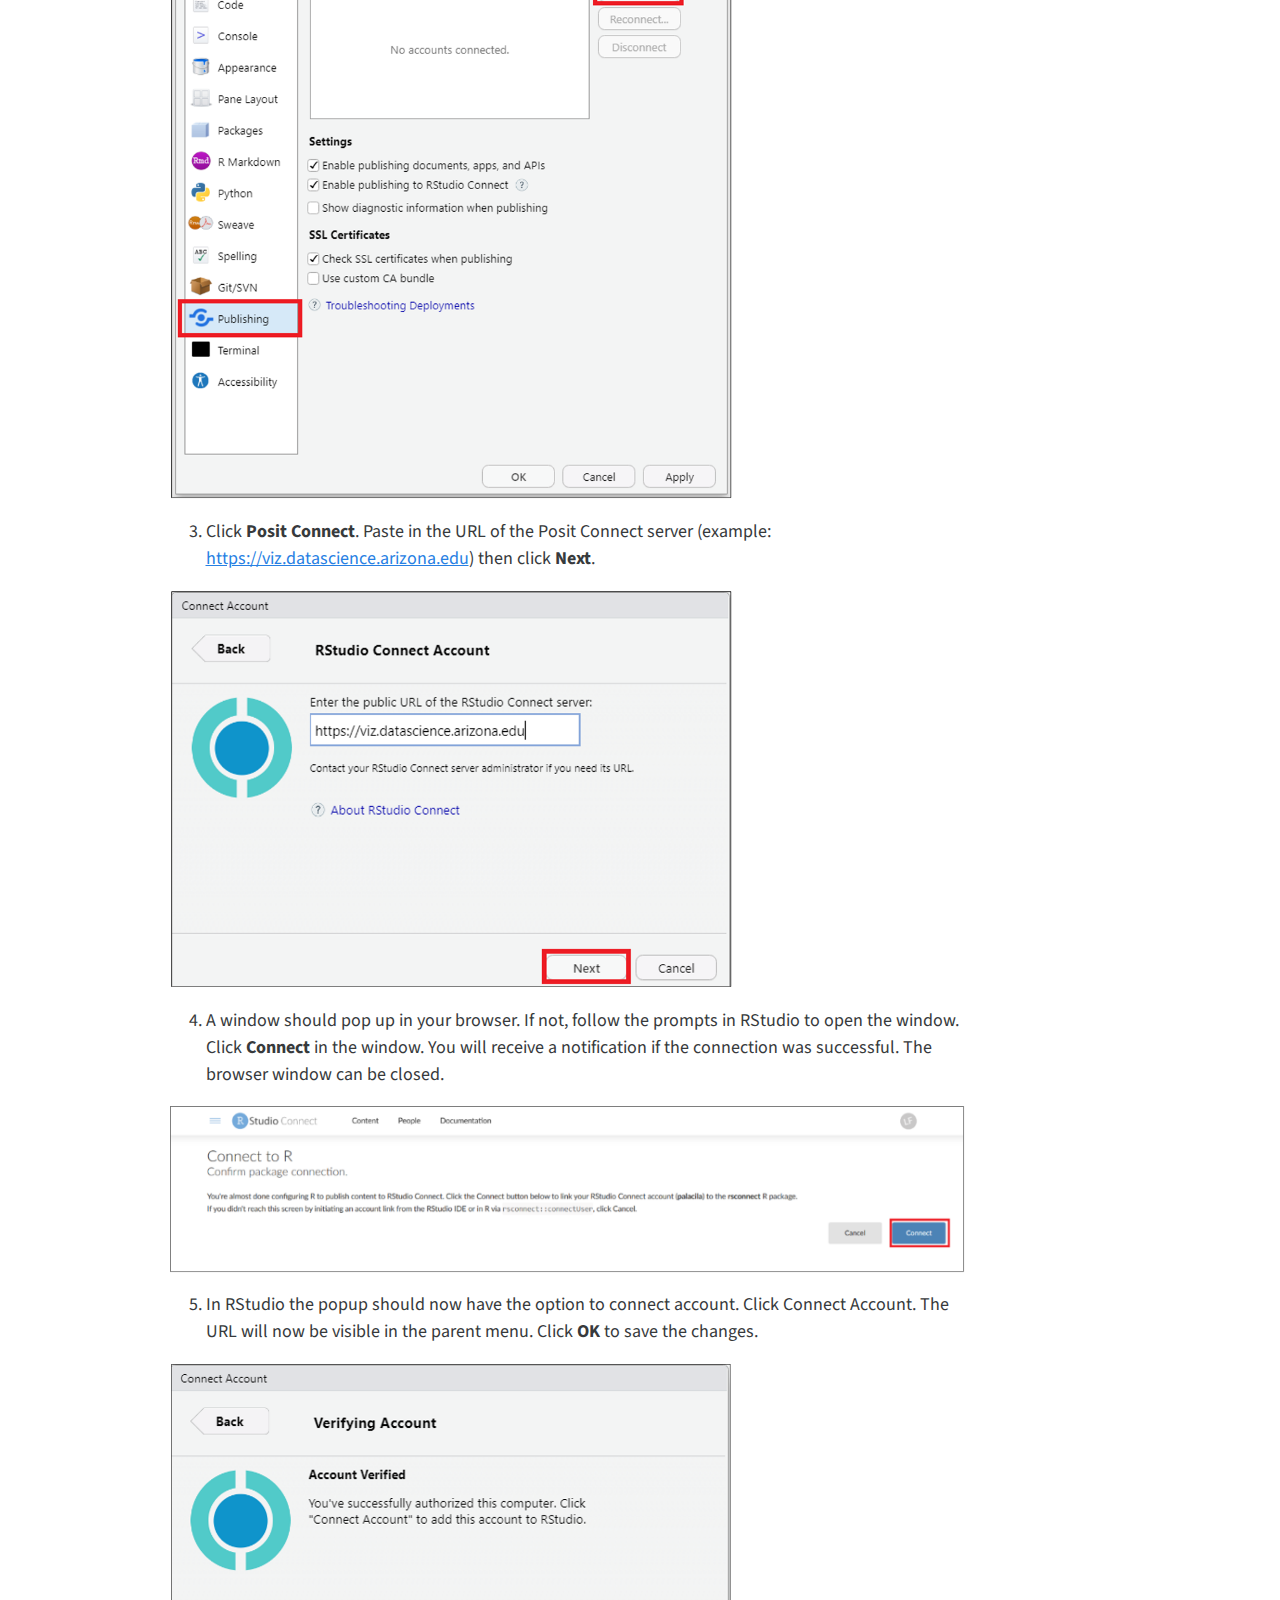
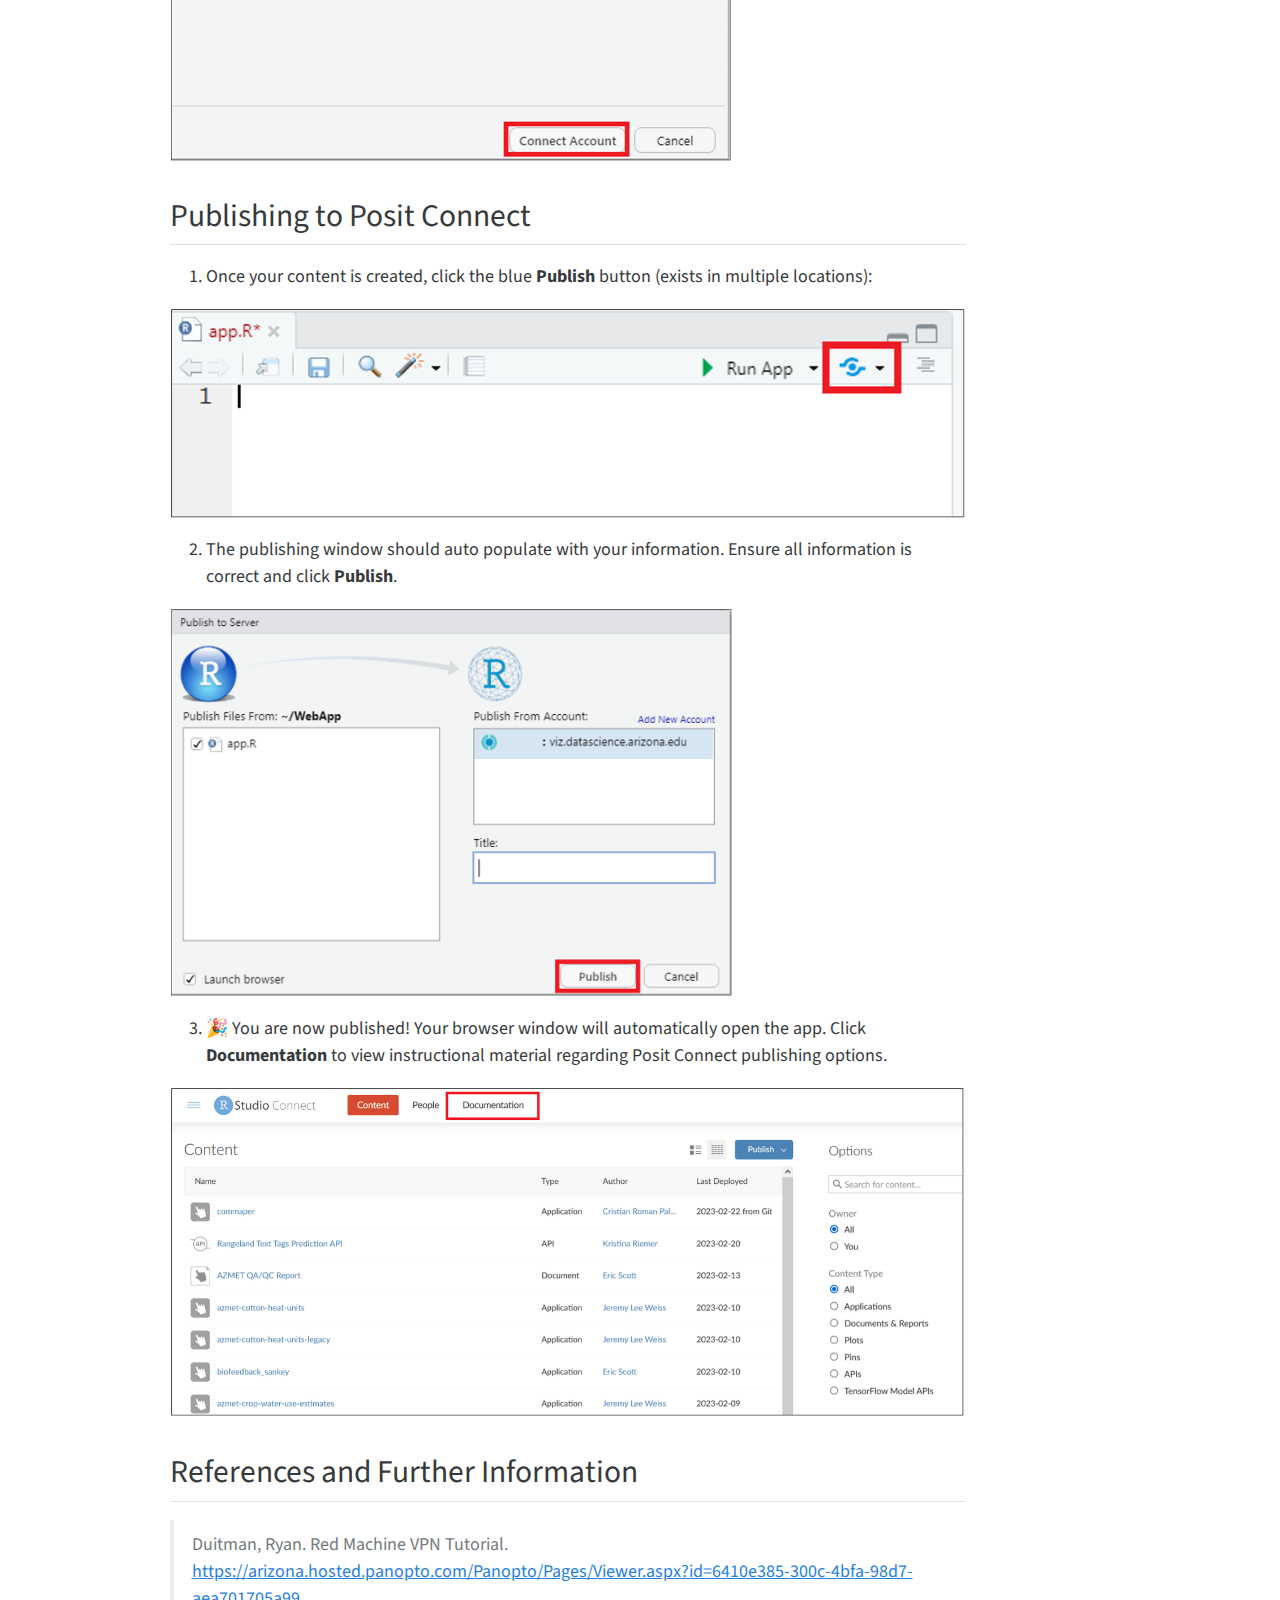
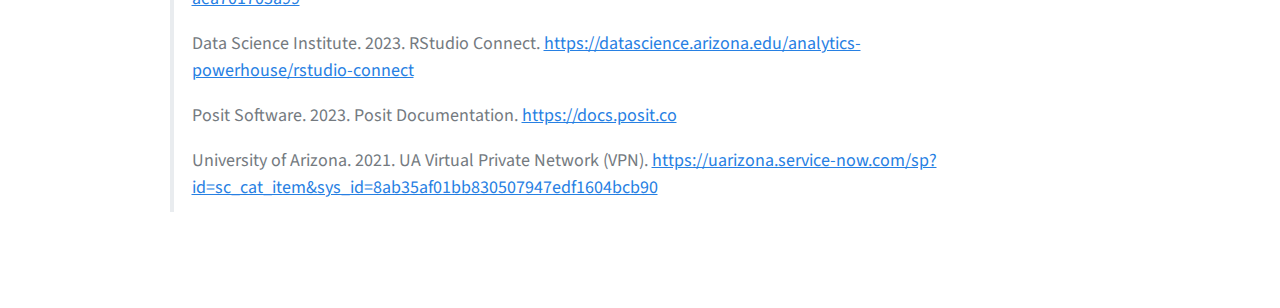
==== commit d3807cb5: "Built site for gh-pages" ====
--- a/rsconnect-health-tutorial.html
+++ b/rsconnect-health-tutorial.html
@@ -2,12 +2,12 @@
 <html xmlns="http://www.w3.org/1999/xhtml" lang="en" xml:lang="en"><head>
 
 <meta charset="utf-8">
-<meta name="generator" content="quarto-1.2.269">
+<meta name="generator" content="quarto-1.2.335">
 
 <meta name="viewport" content="width=device-width, initial-scale=1.0, user-scalable=yes">
 
 
-<title>RStudio Connect Health Startup Tutorial</title>
+<title>Posit Connect Health Startup Tutorial</title>
 <style>
 code{white-space: pre-wrap;}
 span.smallcaps{font-variant: small-caps;}
@@ -51,16 +51,16 @@
   <li><a href="#download-and-set-up-cisco-vpn" id="toc-download-and-set-up-cisco-vpn" class="nav-link" data-scroll-target="#download-and-set-up-cisco-vpn">Download and Set up Cisco VPN</a></li>
   <li><a href="#connect-to-soteria-vpn" id="toc-connect-to-soteria-vpn" class="nav-link" data-scroll-target="#connect-to-soteria-vpn">Connect to Soteria VPN</a></li>
   </ul></li>
-  <li><a href="#rstudio-connect-health" id="toc-rstudio-connect-health" class="nav-link" data-scroll-target="#rstudio-connect-health">RStudio Connect Health</a>
+  <li><a href="#posit-connect-health" id="toc-posit-connect-health" class="nav-link" data-scroll-target="#posit-connect-health">Posit Connect Health</a>
   <ul class="collapse">
   <li><a href="#system-requirements" id="toc-system-requirements" class="nav-link" data-scroll-target="#system-requirements">System Requirements</a></li>
   <li><a href="#installation-dependencies" id="toc-installation-dependencies" class="nav-link" data-scroll-target="#installation-dependencies">Installation Dependencies</a>
   <ul class="collapse">
   <li><a href="#r-and-r-studio" id="toc-r-and-r-studio" class="nav-link" data-scroll-target="#r-and-r-studio">R and R Studio</a></li>
   </ul></li>
-  <li><a href="#establishing-an-rstudio-connect-account" id="toc-establishing-an-rstudio-connect-account" class="nav-link" data-scroll-target="#establishing-an-rstudio-connect-account">Establishing an RStudio Connect account</a></li>
-  <li><a href="#connecting-rstudio-to-rstudio-connect" id="toc-connecting-rstudio-to-rstudio-connect" class="nav-link" data-scroll-target="#connecting-rstudio-to-rstudio-connect">Connecting RStudio to RStudio Connect</a></li>
-  <li><a href="#publishing-to-rstudio-connect" id="toc-publishing-to-rstudio-connect" class="nav-link" data-scroll-target="#publishing-to-rstudio-connect">Publishing to RStudio Connect</a></li>
+  <li><a href="#establishing-an-posit-connect-account" id="toc-establishing-an-posit-connect-account" class="nav-link" data-scroll-target="#establishing-an-posit-connect-account">Establishing an Posit Connect account</a></li>
+  <li><a href="#connecting-rstudio-to-posit-connect" id="toc-connecting-rstudio-to-posit-connect" class="nav-link" data-scroll-target="#connecting-rstudio-to-posit-connect">Connecting RStudio to Posit Connect</a></li>
+  <li><a href="#publishing-to-posit-connect" id="toc-publishing-to-posit-connect" class="nav-link" data-scroll-target="#publishing-to-posit-connect">Publishing to Posit Connect</a></li>
   <li><a href="#references-and-further-information" id="toc-references-and-further-information" class="nav-link" data-scroll-target="#references-and-further-information">References and Further Information</a></li>
   </ul></li>
   </ul>
@@ -70,7 +70,7 @@
 
 <header id="title-block-header" class="quarto-title-block default">
 <div class="quarto-title">
-<h1 class="title">RStudio Connect Health Startup Tutorial</h1>
+<h1 class="title">Posit Connect Health Startup Tutorial</h1>
 </div>
 
 
@@ -88,8 +88,8 @@
 <p><img src="images/cover.png" class="img-fluid" width="349"></p>
 <section id="background" class="level1">
 <h1>Background</h1>
-<p>RStudio Connect is a tool that allows for organizational sharing of items published from RStudio such as <a href="https://shiny.rstudio.com/">Shiny apps</a>, interactive graphs and reporting documents (such as this one created with <a href="https://quarto.org/">Quarto</a>). This document is intended to walk RStudio users through the process of establishing an RStudio Connect account, connecting to RStudio Connect from RStudio, and publishing a document to RStudio Connect.</p>
-<p>To access RStudio Connect Health however, you will first need to have access to the Soteria enclave.</p>
+<p>Posit Connect (formerly known as RStudio Connect) is a tool that allows for organizational sharing of items published from RStudio such as <a href="https://shiny.rstudio.com/">Shiny apps</a>, interactive graphs and reporting documents (such as this one created with <a href="https://quarto.org/">Quarto</a>). This document is intended to walk RStudio users through the process of establishing an Posit Connect account, connecting to Posit Connect from RStudio, and publishing a document to Posit Connect.</p>
+<p>To access Posit Connect Health however, you will first need to have access to the Soteria enclave.</p>
 </section>
 <section id="request-access-to-soteria" class="level1">
 <h1>Request Access to Soteria</h1>
@@ -113,7 +113,17 @@
 </ol>
 <p><img src="images/CiscoDown1.png" class="img-fluid" width="168"></p>
 <p><img src="images/CiscoDown2.png" class="img-fluid" width="4143"></p>
+<div class="panel-tabset">
+<ul class="nav nav-tabs" role="tablist"><li class="nav-item" role="presentation"><a class="nav-link active" id="tabset-1-1-tab" data-bs-toggle="tab" data-bs-target="#tabset-1-1" role="tab" aria-controls="tabset-1-1" aria-selected="true" href="">Mac</a></li><li class="nav-item" role="presentation"><a class="nav-link" id="tabset-1-2-tab" data-bs-toggle="tab" data-bs-target="#tabset-1-2" role="tab" aria-controls="tabset-1-2" aria-selected="false" href="">Windows</a></li></ul>
+<div class="tab-content">
+<div id="tabset-1-1" class="tab-pane active" role="tabpanel" aria-labelledby="tabset-1-1-tab">
 <p><img src="images/CiscoDown3.png" class="img-fluid"></p>
+</div>
+<div id="tabset-1-2" class="tab-pane" role="tabpanel" aria-labelledby="tabset-1-2-tab">
+<p><img src="images/CiscoDown3.2.png" class="img-fluid" width="3302"></p>
+</div>
+</div>
+</div>
 <ol start="2" type="1">
 <li>Open Cisco AnyConnect VPN on your desktop.</li>
 <li>The first connection must be to: vpn.arizona.edu. Type into the pop-up and click <strong>connect</strong>.</li>
@@ -141,8 +151,8 @@
 <hr>
 </section>
 </section>
-<section id="rstudio-connect-health" class="level1">
-<h1>RStudio Connect Health</h1>
+<section id="posit-connect-health" class="level1">
+<h1>Posit Connect Health</h1>
 <section id="system-requirements" class="level2">
 <h2 class="anchored" data-anchor-id="system-requirements">System Requirements</h2>
 <p>Posit Connect is supported on multiple operating systems and browsers. For a full list see documentation found <a href="https://posit.co/about/platform-support/">here</a> to ensure full machine compatibility.</p>
@@ -151,31 +161,31 @@
 <h2 class="anchored" data-anchor-id="installation-dependencies">Installation Dependencies</h2>
 <section id="r-and-r-studio" class="level3">
 <h3 class="anchored" data-anchor-id="r-and-r-studio">R and R Studio</h3>
-<p>You will need a current, working version of R and RStudio to publish on RStudio Connect. This website gives step by step instructions: <a href="https://www.dataquest.io/blog/installing-r-on-your-computer/" class="uri">https://www.dataquest.io/blog/installing-r-on-your-computer/</a></p>
-</section>
-</section>
-<section id="establishing-an-rstudio-connect-account" class="level2">
-<h2 class="anchored" data-anchor-id="establishing-an-rstudio-connect-account">Establishing an RStudio Connect account</h2>
-<p>Follow the steps below to begin your publishing journey with RStudio Connect Health:</p>
+<p>You will need a current, working version of R and RStudio to publish on Posit Connect. This website gives step by step instructions: <a href="https://www.dataquest.io/blog/installing-r-on-your-computer/" class="uri">https://www.dataquest.io/blog/installing-r-on-your-computer/</a></p>
+</section>
+</section>
+<section id="establishing-an-posit-connect-account" class="level2">
+<h2 class="anchored" data-anchor-id="establishing-an-posit-connect-account">Establishing an Posit Connect account</h2>
+<p>Follow the steps below to begin your publishing journey with Posit Connect Health:</p>
 <ol type="1">
 <li>Request account access by navigating to the following <a href="https://datascience.arizona.edu/analytics-powerhouse/rstudio-connect">link</a> and finding the Request Access button near the bottom of the page.</li>
 </ol>
 <p><img src="images/ReqAccess.png" class="img-fluid"></p>
 <ol start="2" type="1">
 <li><p>You will be taken to a survey form to request access. Along with name and contact information, be prepared to supply a copy of published work, such as a Shiny app or GitHub code, and the name of an advisor for approval.</p></li>
-<li><p>Once your request has been approved, navigate to <a href="https://viz.datascience.arizona.edu" class="uri">https://viz.datascience.arizona.edu</a> and sign in with your organizational email if you are not automatically signed in. You will see the main navigational screen of RStudio Connect.</p>
+<li><p>Once your request has been approved, navigate to <a href="https://viz.datascience.arizona.edu" class="uri">https://viz.datascience.arizona.edu</a> and sign in with your organizational email if you are not automatically signed in. You will see the main navigational screen of Posit Connect.</p>
 <p>The main navigation is at the top of the screen:</p>
 <ul>
 <li><p><strong>Content</strong> shows all content you have access to (yours and shared)</p></li>
 <li><p><strong>People</strong> shows collaborators within your network</p></li>
-<li><p><strong>Documentation</strong> provides further instructional material for use of RStudio Connect.</p></li>
+<li><p><strong>Documentation</strong> provides further instructional material for use of Posit Connect.</p></li>
 </ul></li>
 </ol>
 <p><img src="images/RSConnect_Header.png" class="img-fluid"></p>
 </section>
-<section id="connecting-rstudio-to-rstudio-connect" class="level2">
-<h2 class="anchored" data-anchor-id="connecting-rstudio-to-rstudio-connect">Connecting RStudio to RStudio Connect</h2>
-<p>Follow the steps below to connect RStudio with RStudio Connect:</p>
+<section id="connecting-rstudio-to-posit-connect" class="level2">
+<h2 class="anchored" data-anchor-id="connecting-rstudio-to-posit-connect">Connecting RStudio to Posit Connect</h2>
+<p>Follow the steps below to connect RStudio with Posit Connect:</p>
 <ol type="1">
 <li>Open R Studio. Select <strong>Tools</strong> &gt; <strong>Global Options</strong>:</li>
 </ol>
@@ -185,7 +195,7 @@
 </ol>
 <p><img src="images/RStudioPublishing.png" class="img-fluid" width="562"></p>
 <ol start="3" type="1">
-<li>Click <strong>RStudio Connect</strong>. Paste in the URL of the RStudio Connect server (example: <a href="https://viz.datascience.arizona.edu" class="uri">https://viz.datascience.arizona.edu</a>) then click <strong>Next</strong>.</li>
+<li>Click <strong>Posit Connect</strong>. Paste in the URL of the Posit Connect server (example: <a href="https://viz.datascience.arizona.edu" class="uri">https://viz.datascience.arizona.edu</a>) then click <strong>Next</strong>.</li>
 </ol>
 <p><img src="images/RStudioConnAcc.png" class="img-fluid" width="562"></p>
 <ol start="4" type="1">
@@ -197,8 +207,8 @@
 </ol>
 <p><img src="images/AccntVerify.png" class="img-fluid" width="562"></p>
 </section>
-<section id="publishing-to-rstudio-connect" class="level2">
-<h2 class="anchored" data-anchor-id="publishing-to-rstudio-connect">Publishing to RStudio Connect</h2>
+<section id="publishing-to-posit-connect" class="level2">
+<h2 class="anchored" data-anchor-id="publishing-to-posit-connect">Publishing to Posit Connect</h2>
 <ol type="1">
 <li>Once your content is created, click the blue <strong>Publish</strong> button (exists in multiple locations):</li>
 </ol>
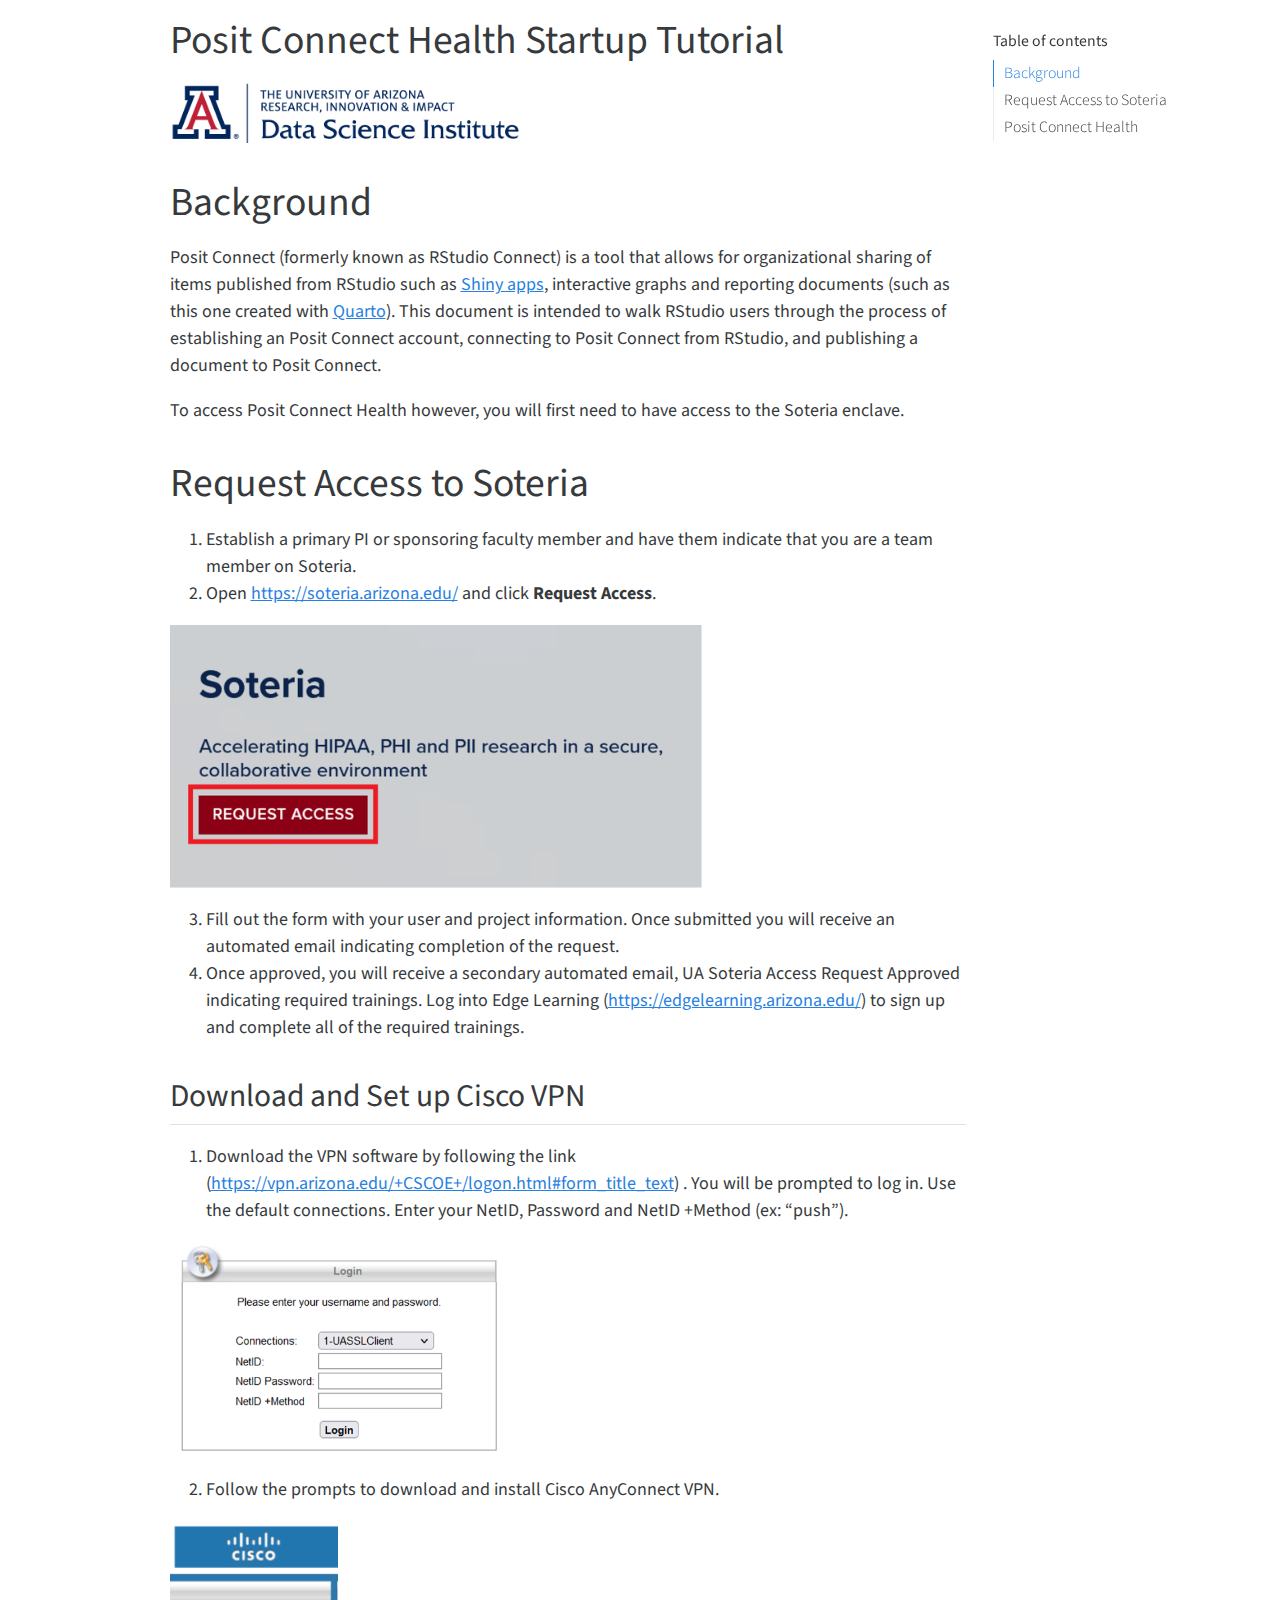
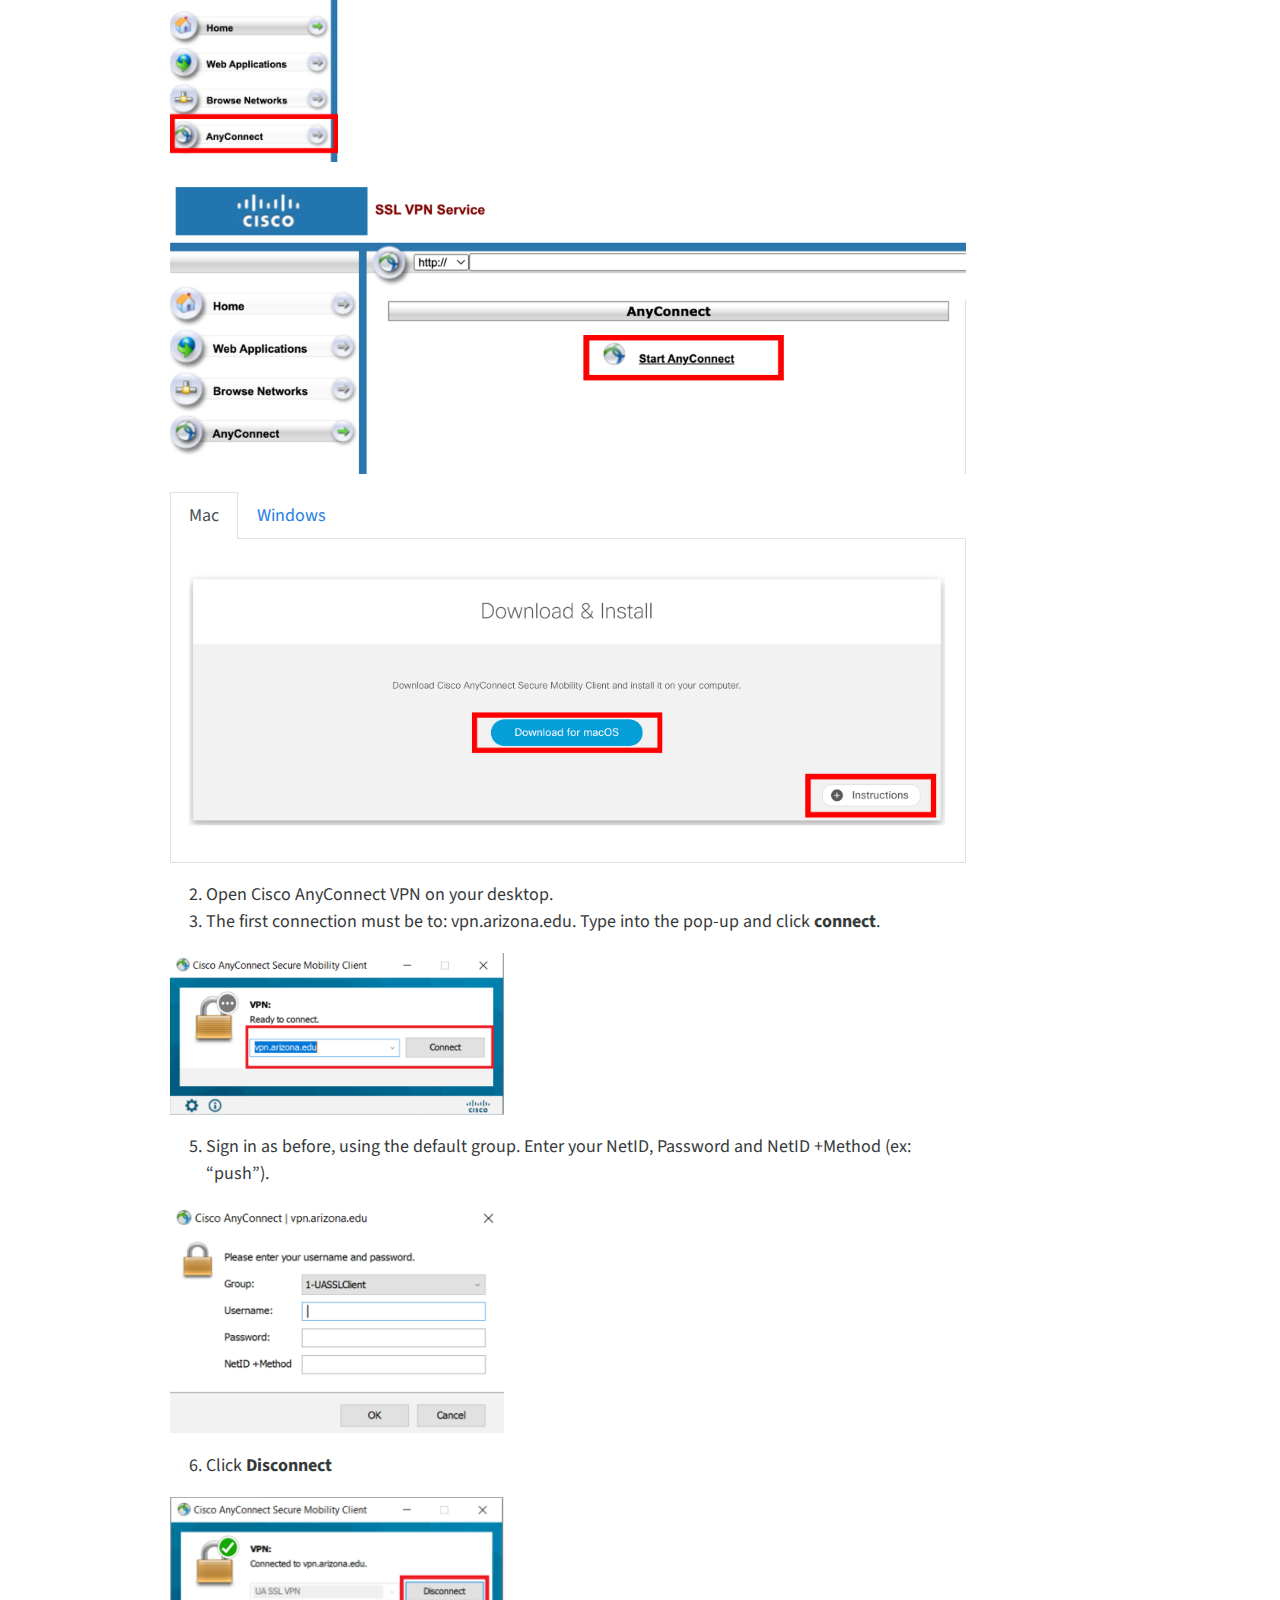
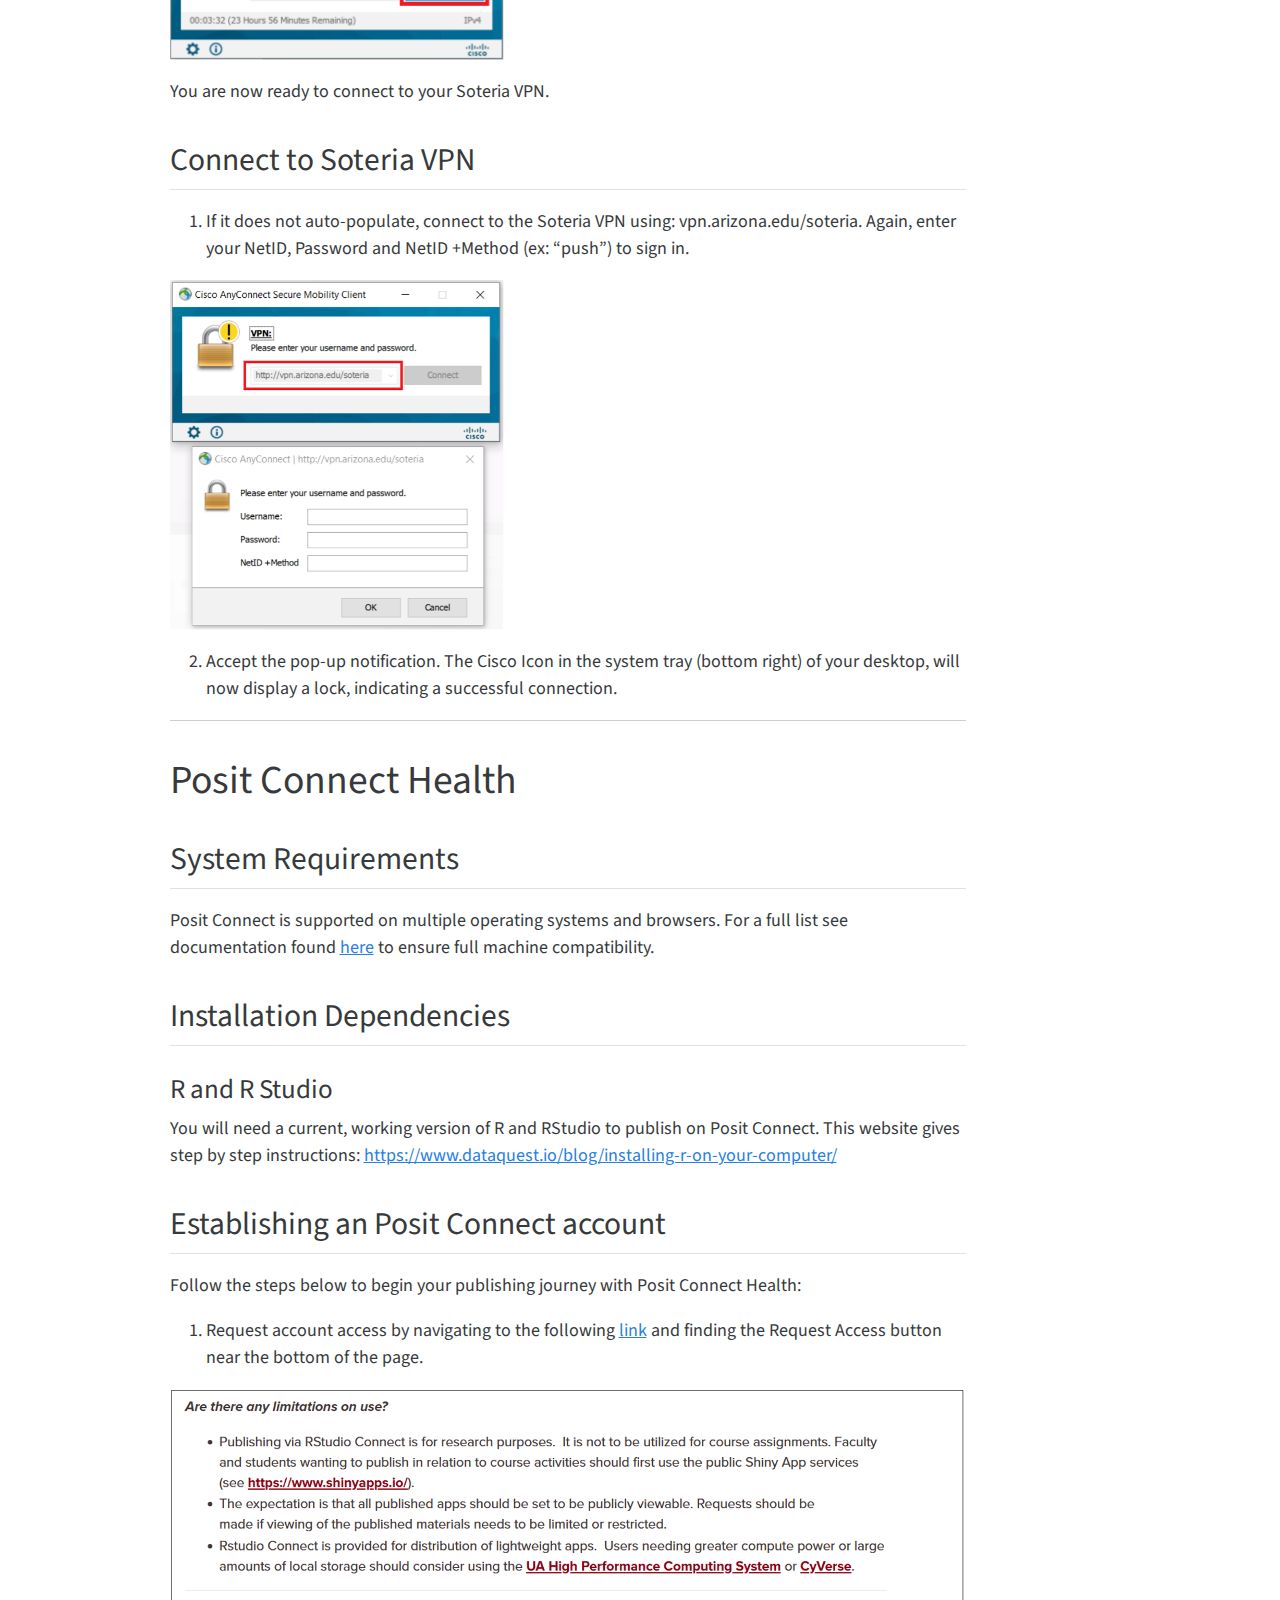
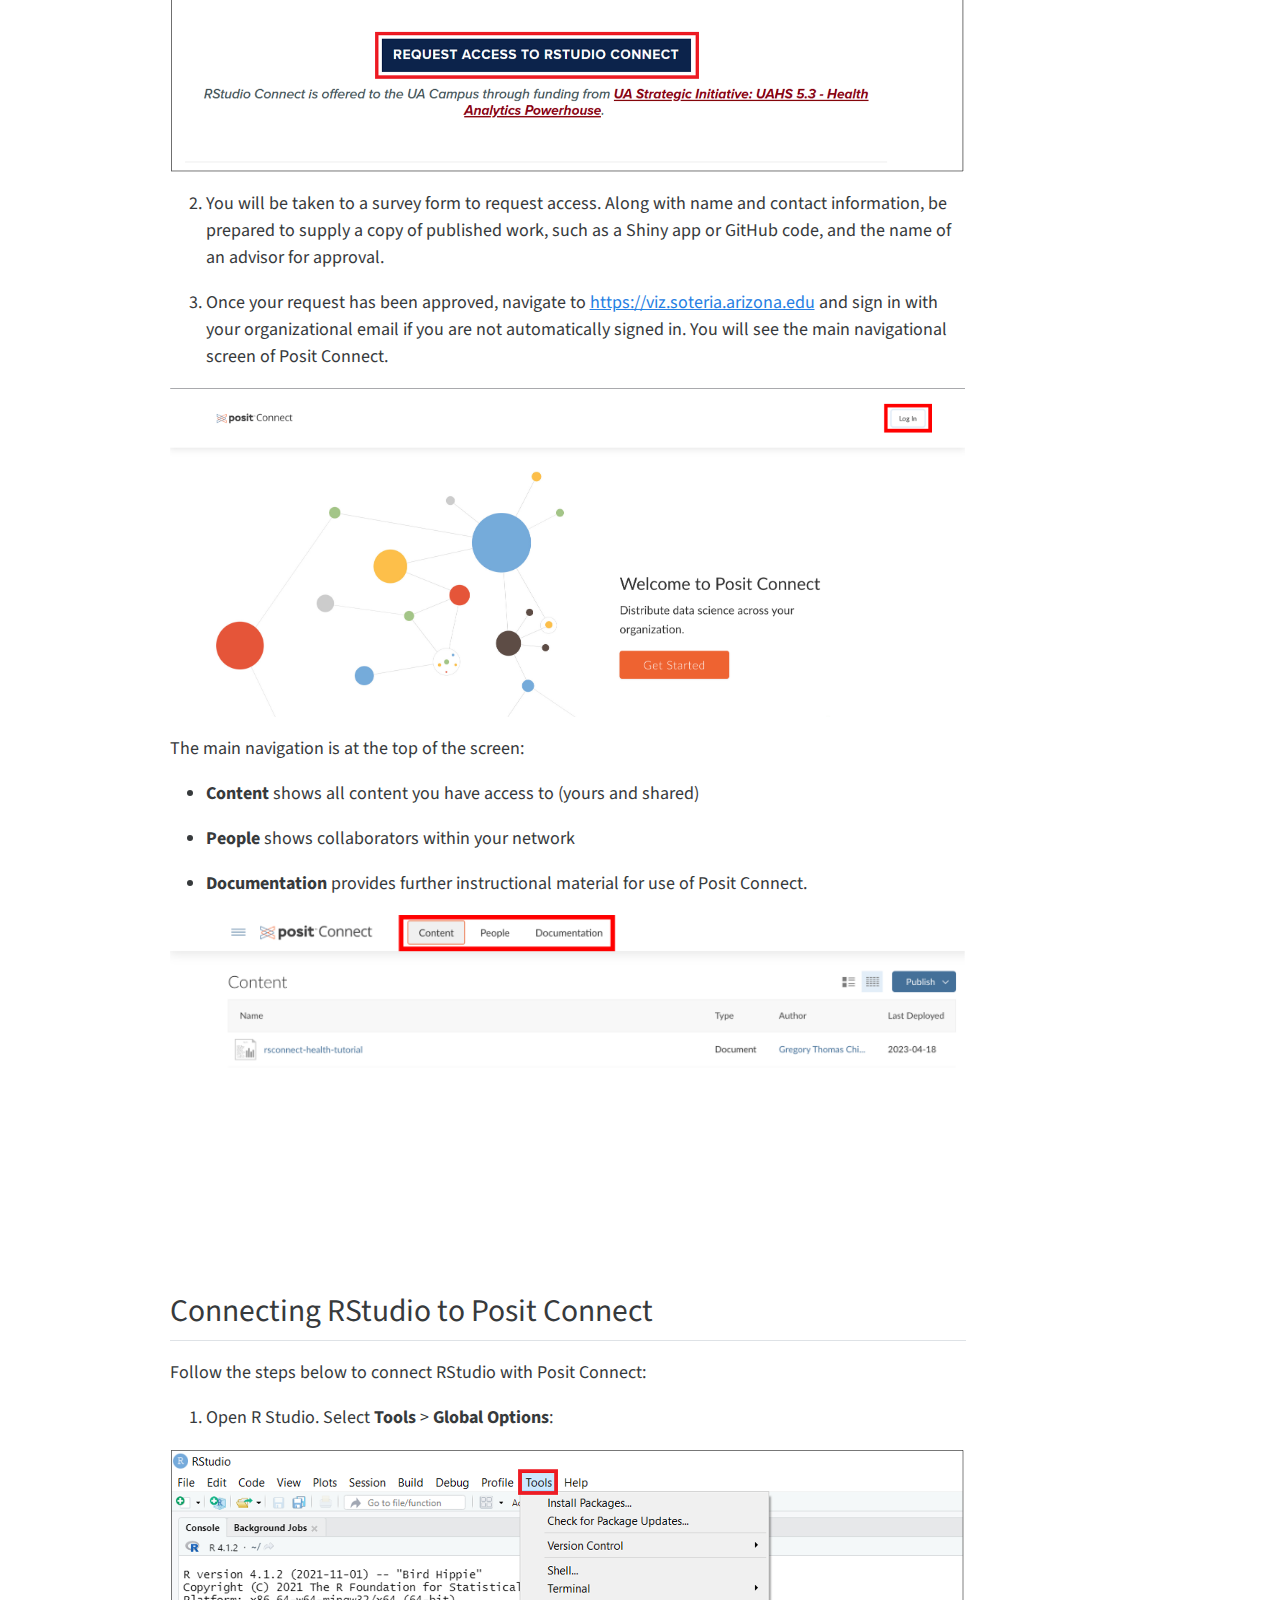
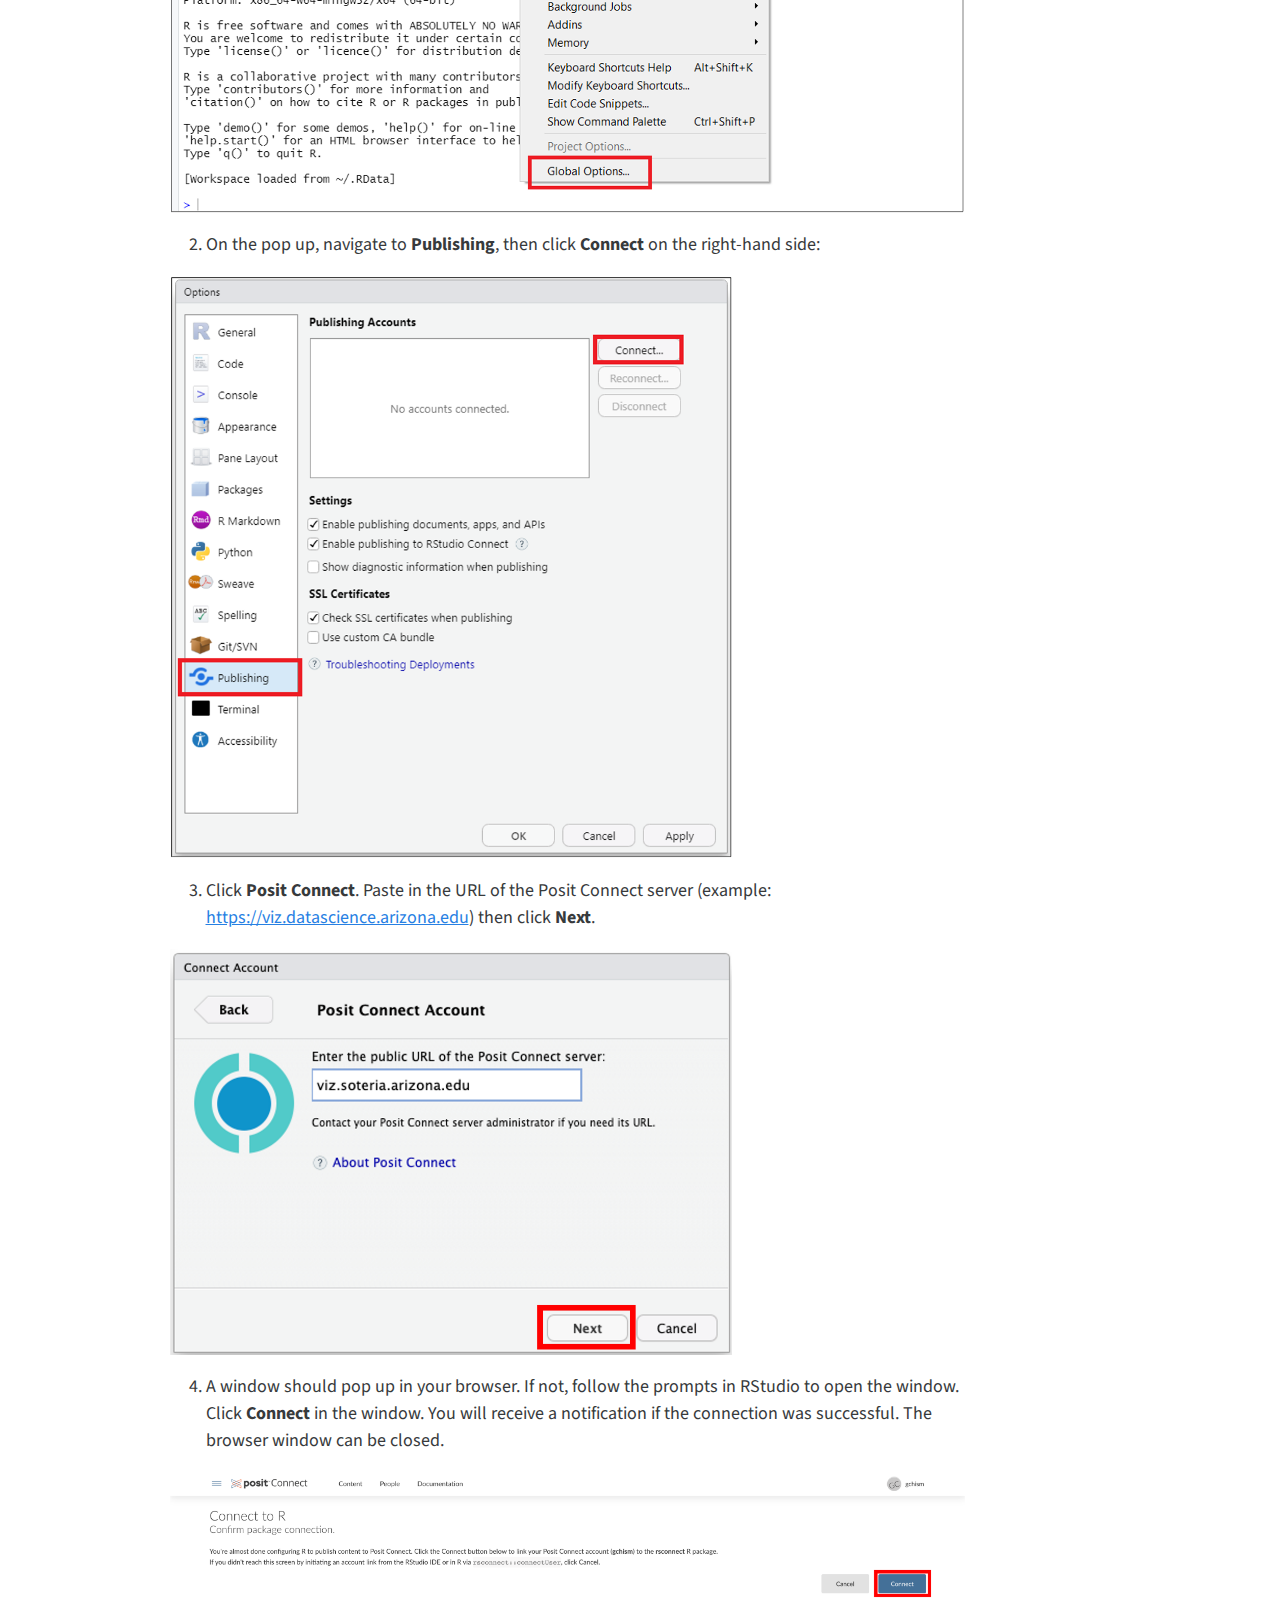
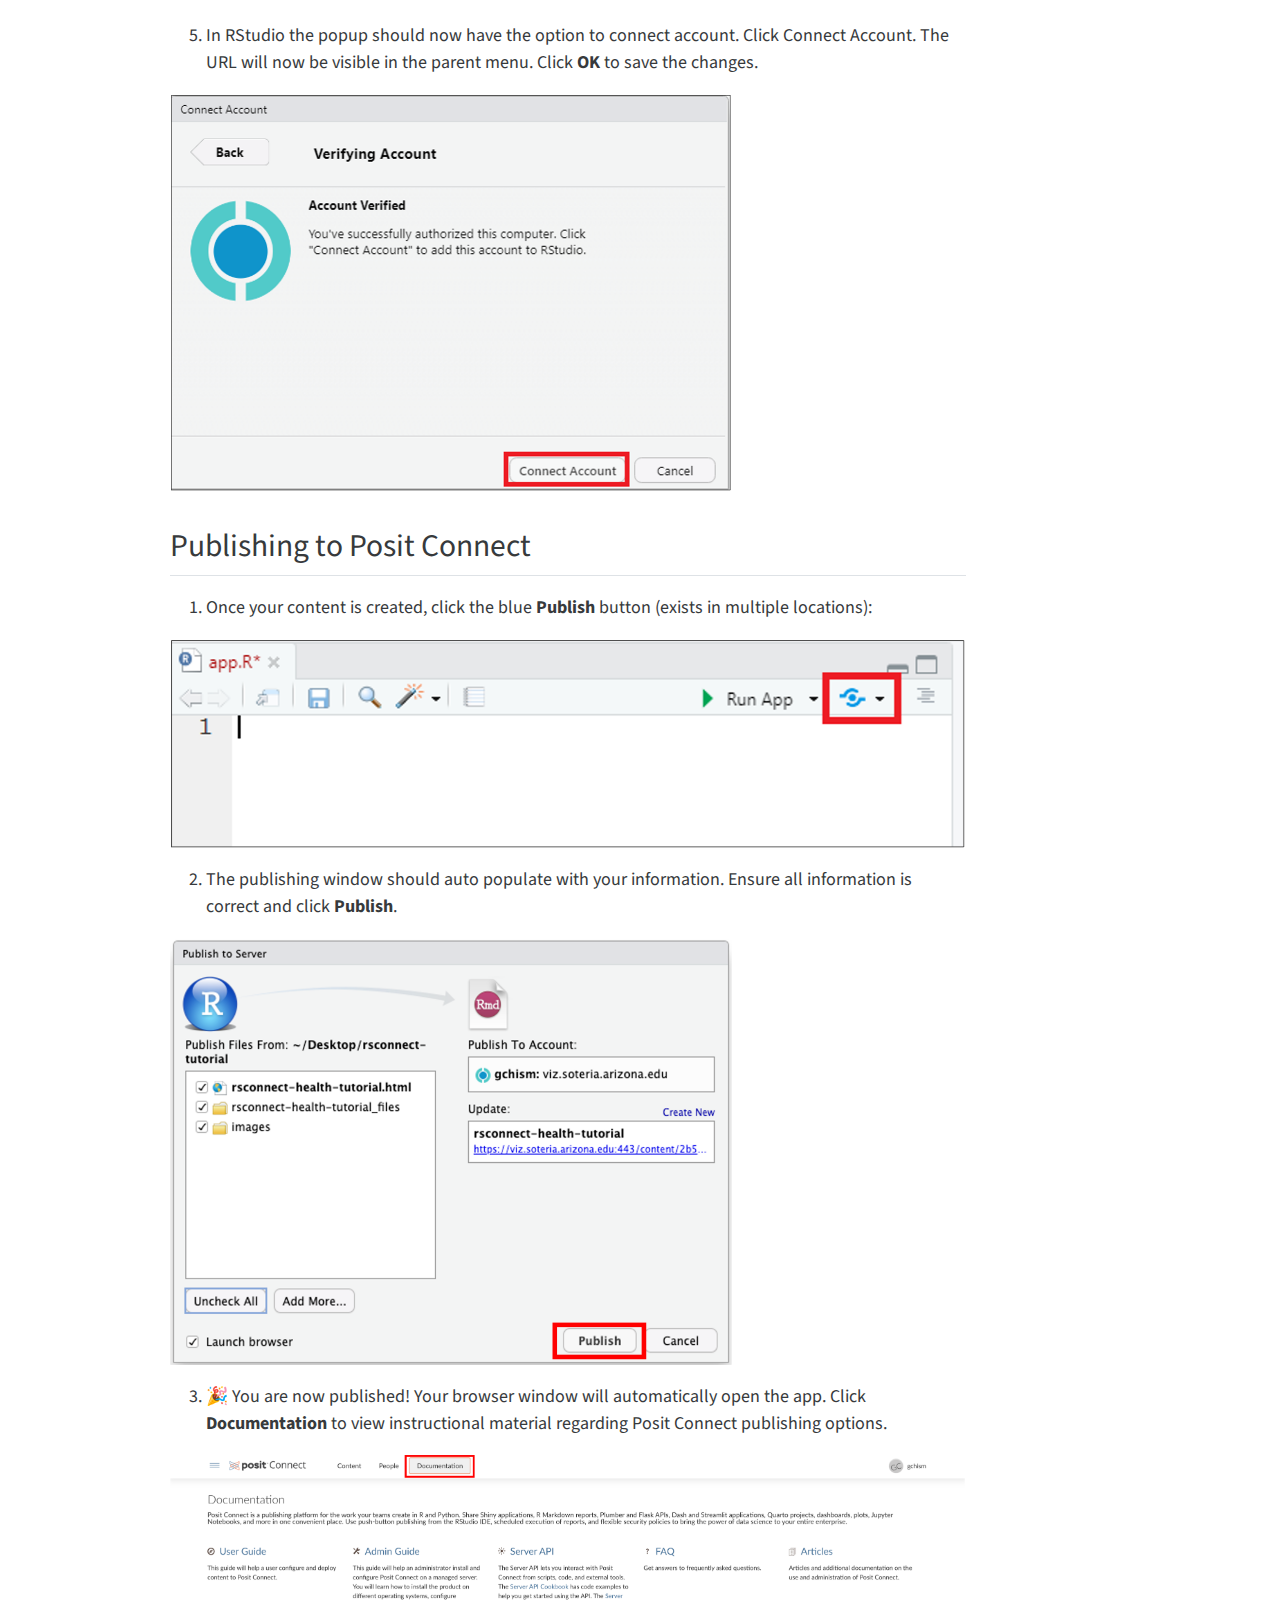
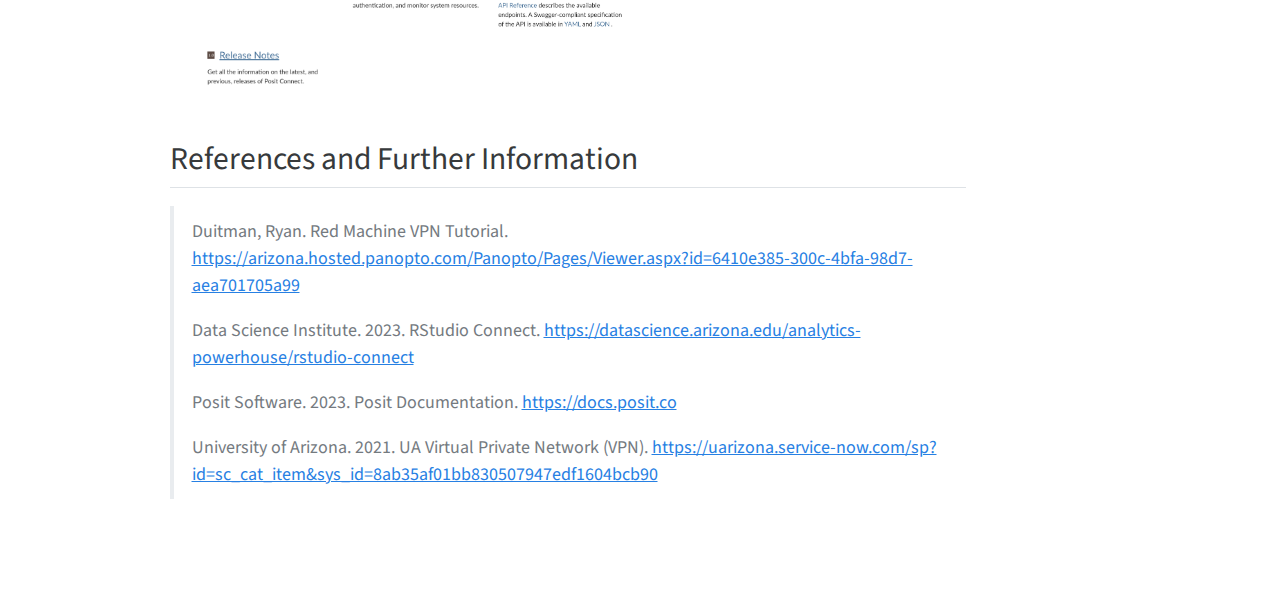
==== commit 0cd78c13: "Built site for gh-pages" ====
--- a/rsconnect-health-tutorial.html
+++ b/rsconnect-health-tutorial.html
@@ -173,14 +173,15 @@
 <p><img src="images/ReqAccess.png" class="img-fluid"></p>
 <ol start="2" type="1">
 <li><p>You will be taken to a survey form to request access. Along with name and contact information, be prepared to supply a copy of published work, such as a Shiny app or GitHub code, and the name of an advisor for approval.</p></li>
-<li><p>Once your request has been approved, navigate to <a href="https://viz.datascience.arizona.edu" class="uri">https://viz.datascience.arizona.edu</a> and sign in with your organizational email if you are not automatically signed in. You will see the main navigational screen of Posit Connect.</p>
+<li><p>Once your request has been approved, navigate to <a href="https://viz.soteria.arizona.edu" class="uri">https://viz.soteria.arizona.edu</a> and sign in with your organizational email if you are not automatically signed in. You will see the main navigational screen of Posit Connect.</p></li>
+</ol>
+<p><img src="images/ReqAccess2.png" class="img-fluid"></p>
 <p>The main navigation is at the top of the screen:</p>
 <ul>
 <li><p><strong>Content</strong> shows all content you have access to (yours and shared)</p></li>
 <li><p><strong>People</strong> shows collaborators within your network</p></li>
 <li><p><strong>Documentation</strong> provides further instructional material for use of Posit Connect.</p></li>
-</ul></li>
-</ol>
+</ul>
 <p><img src="images/RSConnect_Header.png" class="img-fluid"></p>
 </section>
 <section id="connecting-rstudio-to-posit-connect" class="level2">
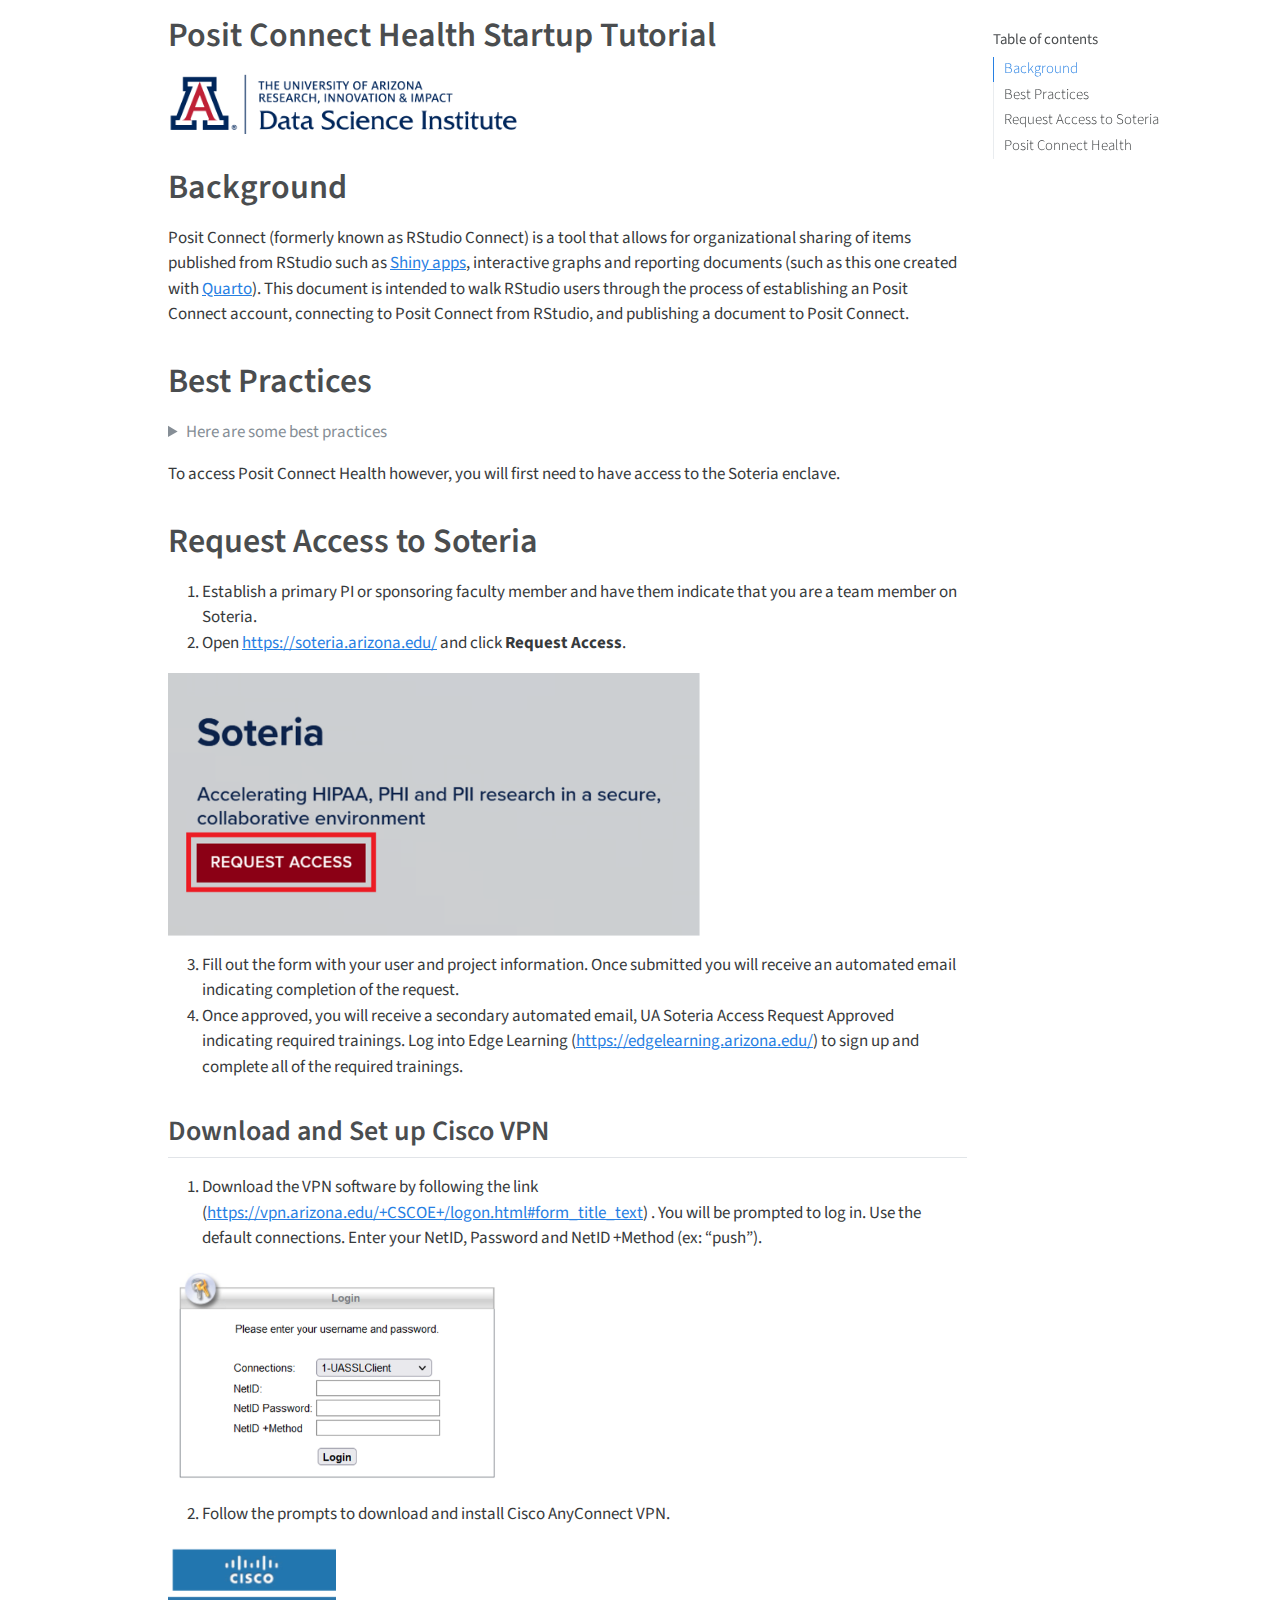
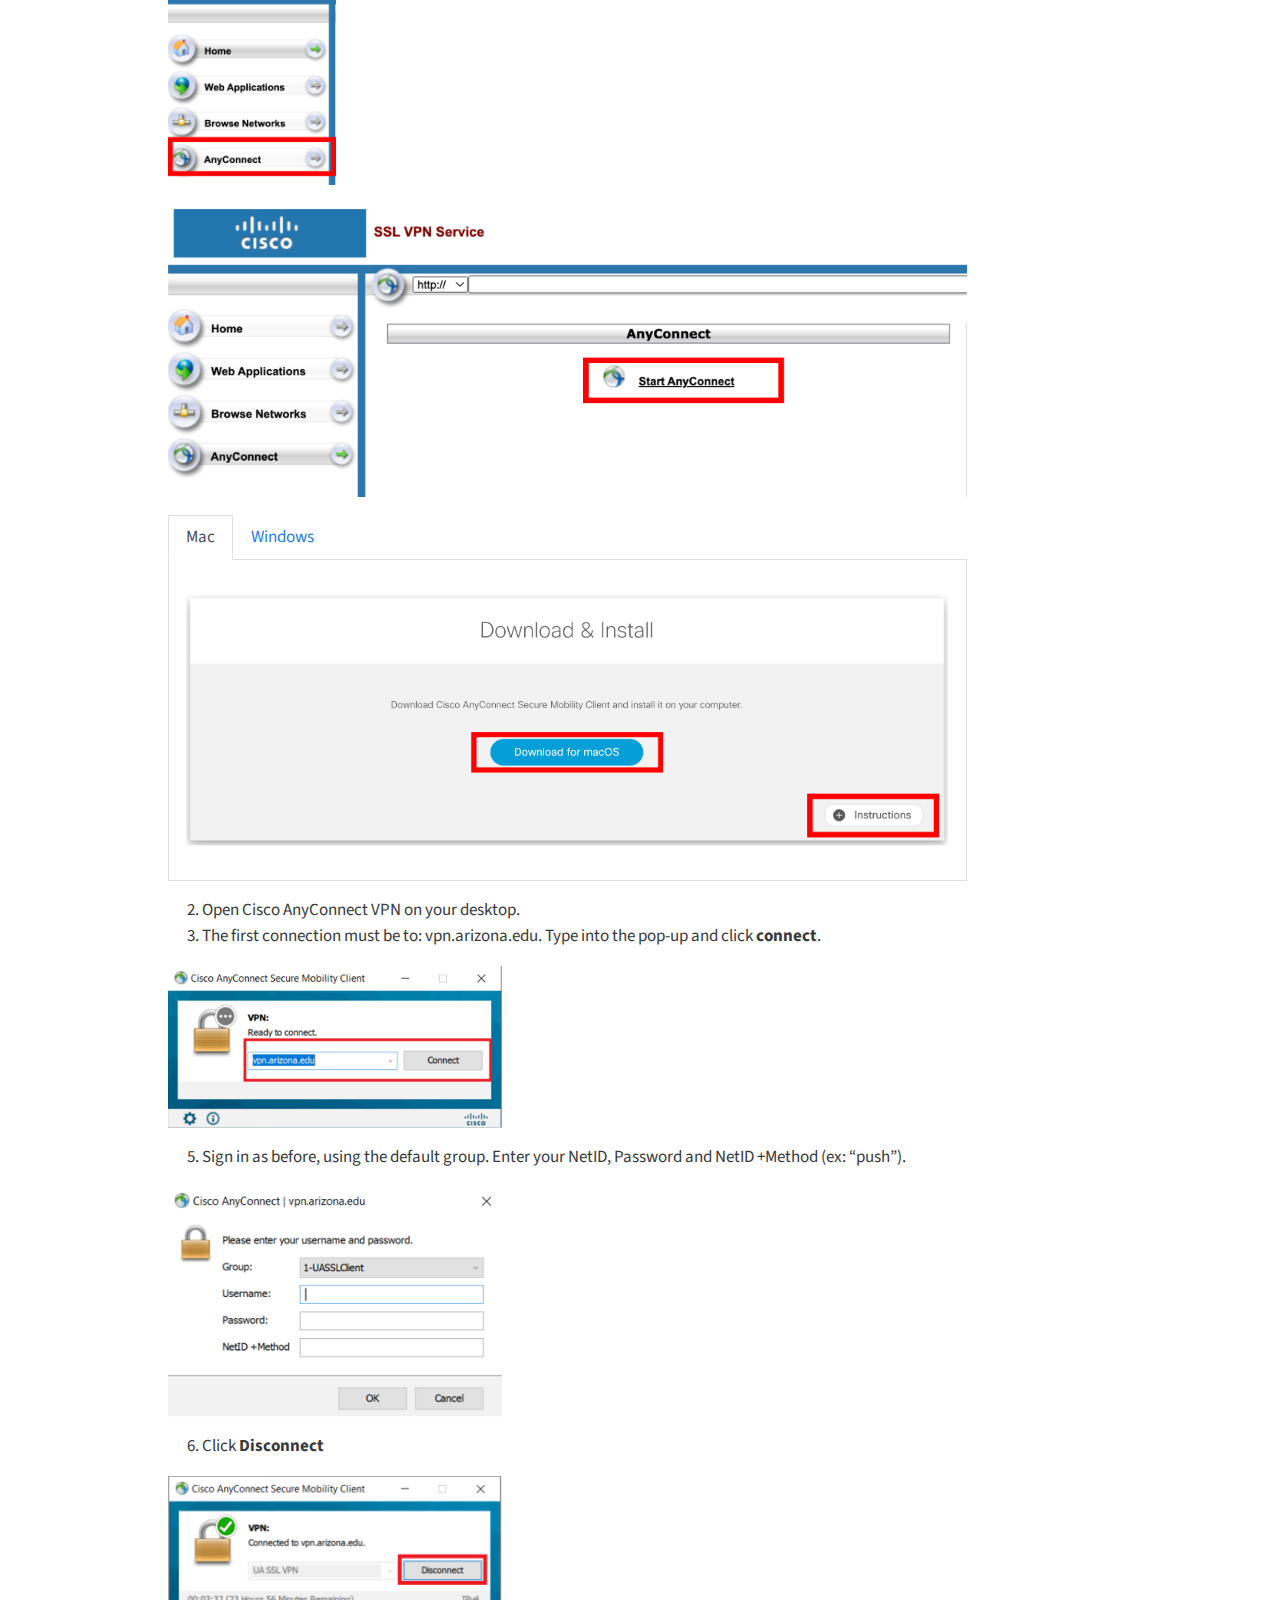
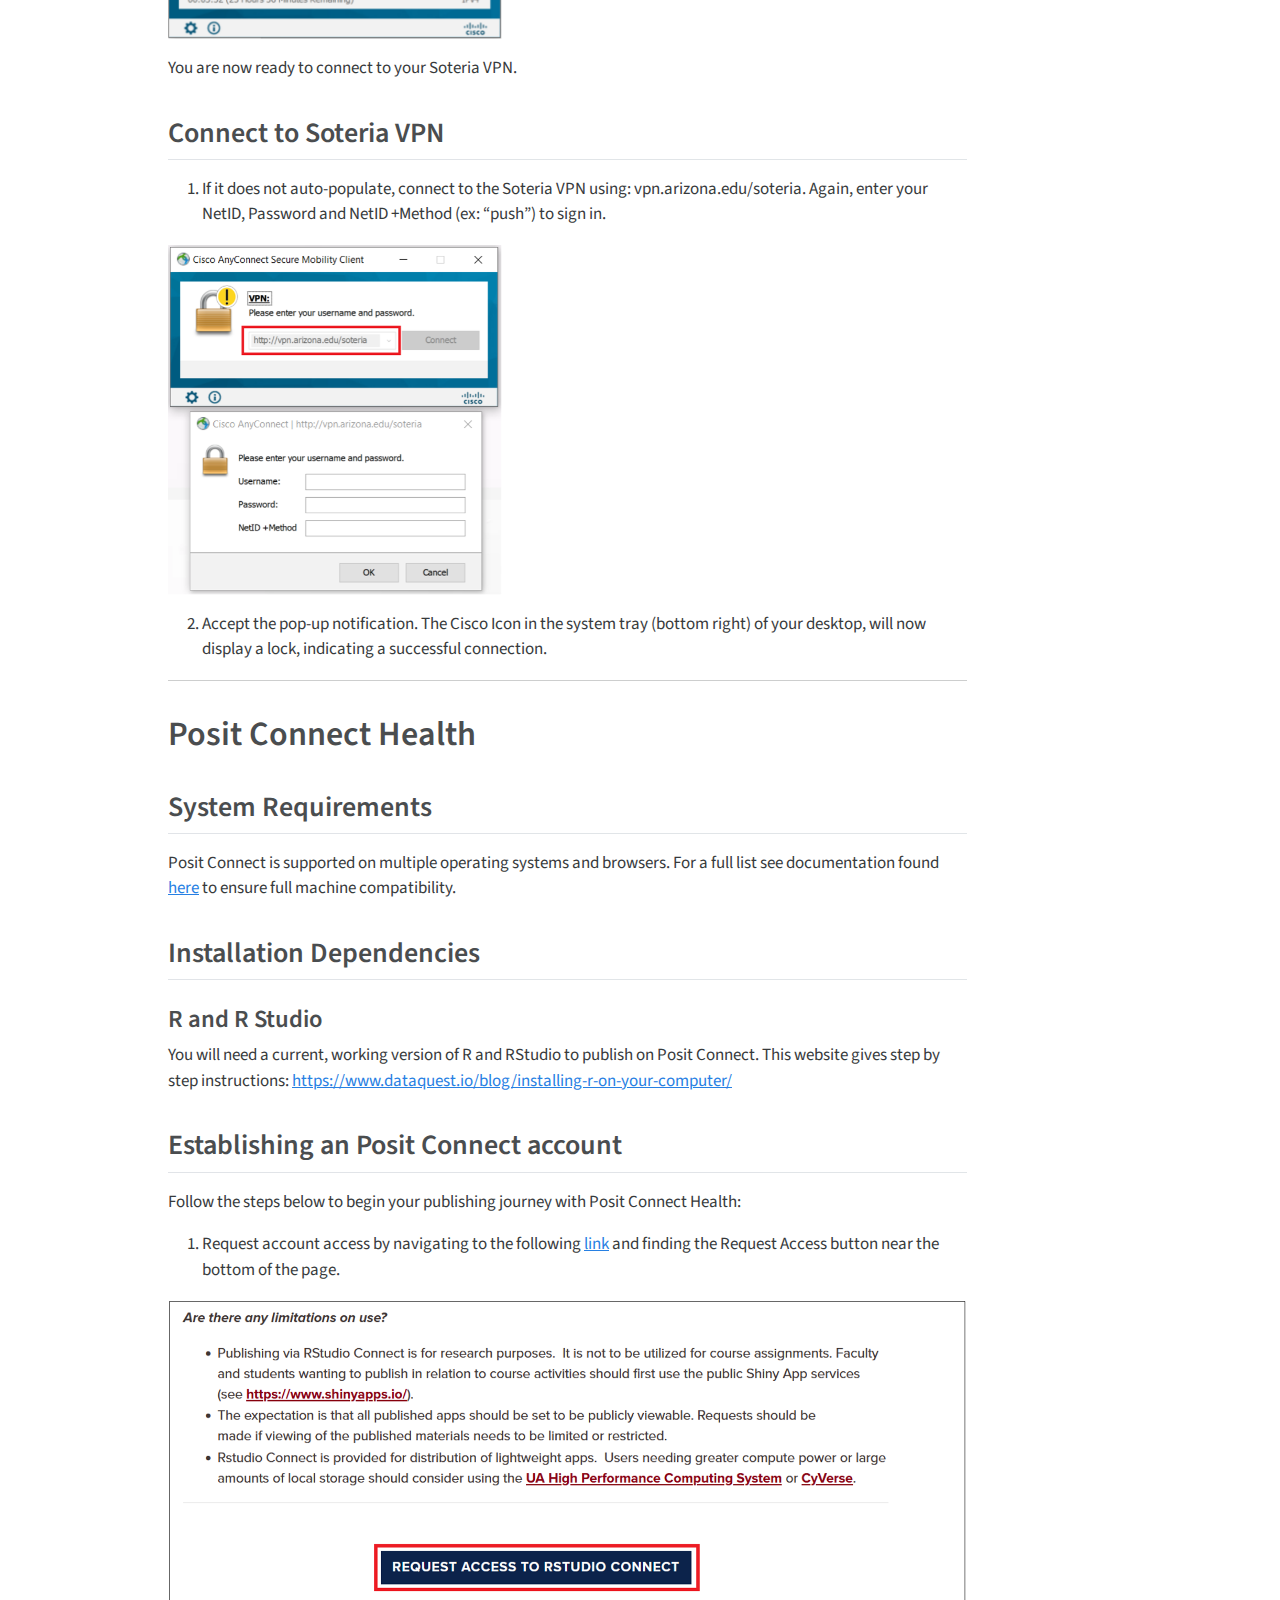
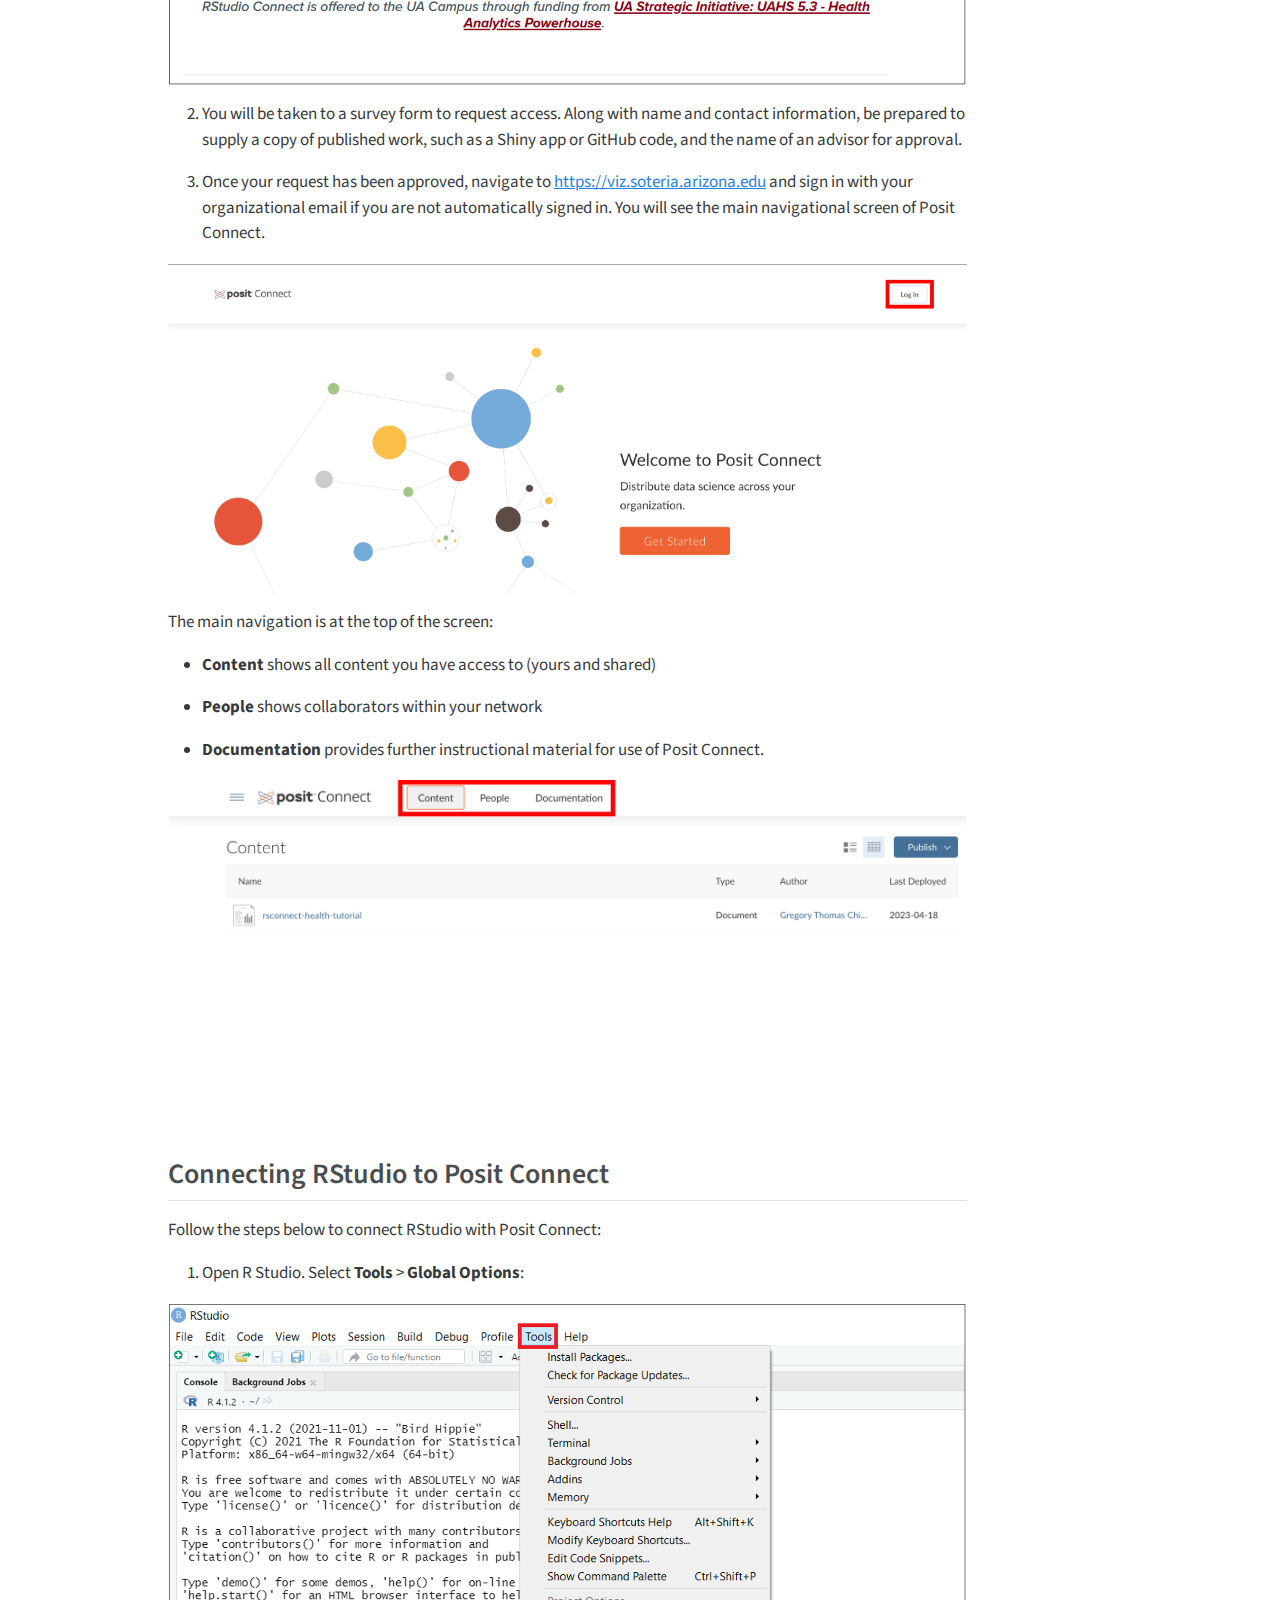
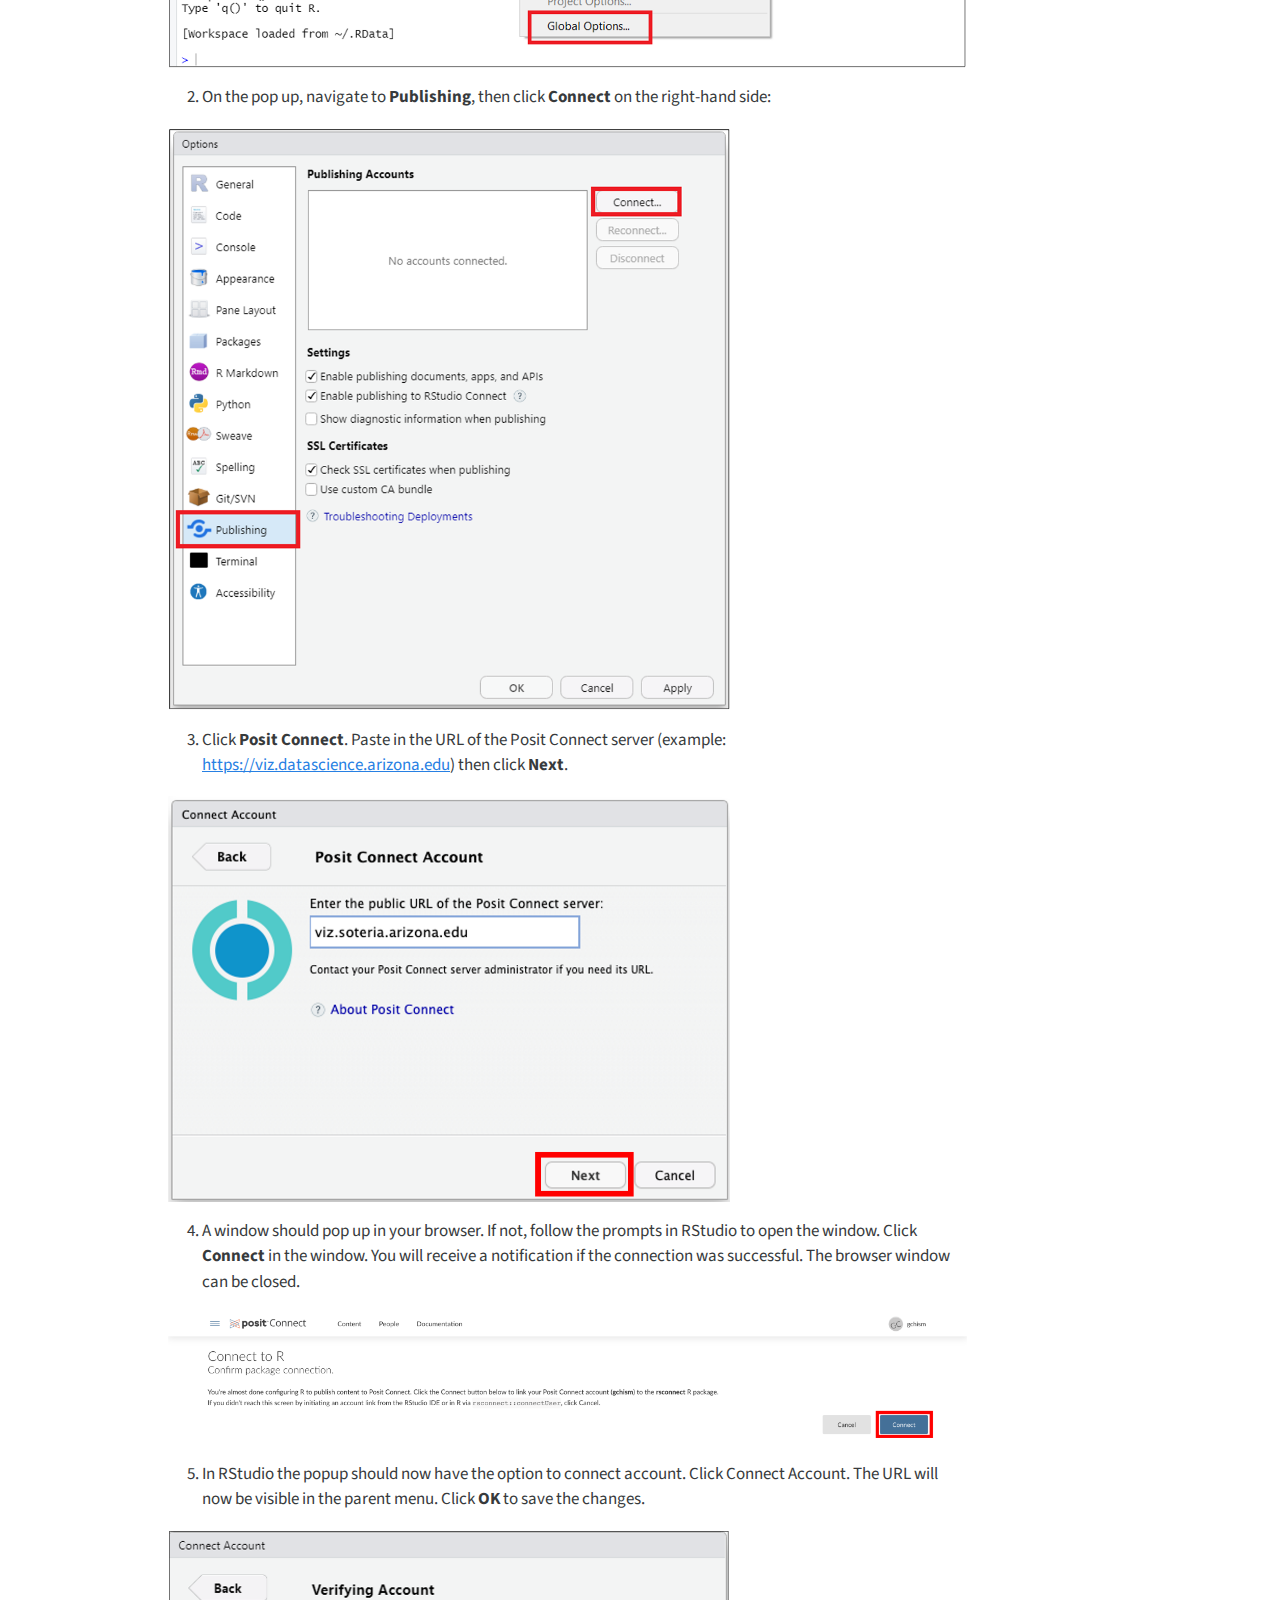
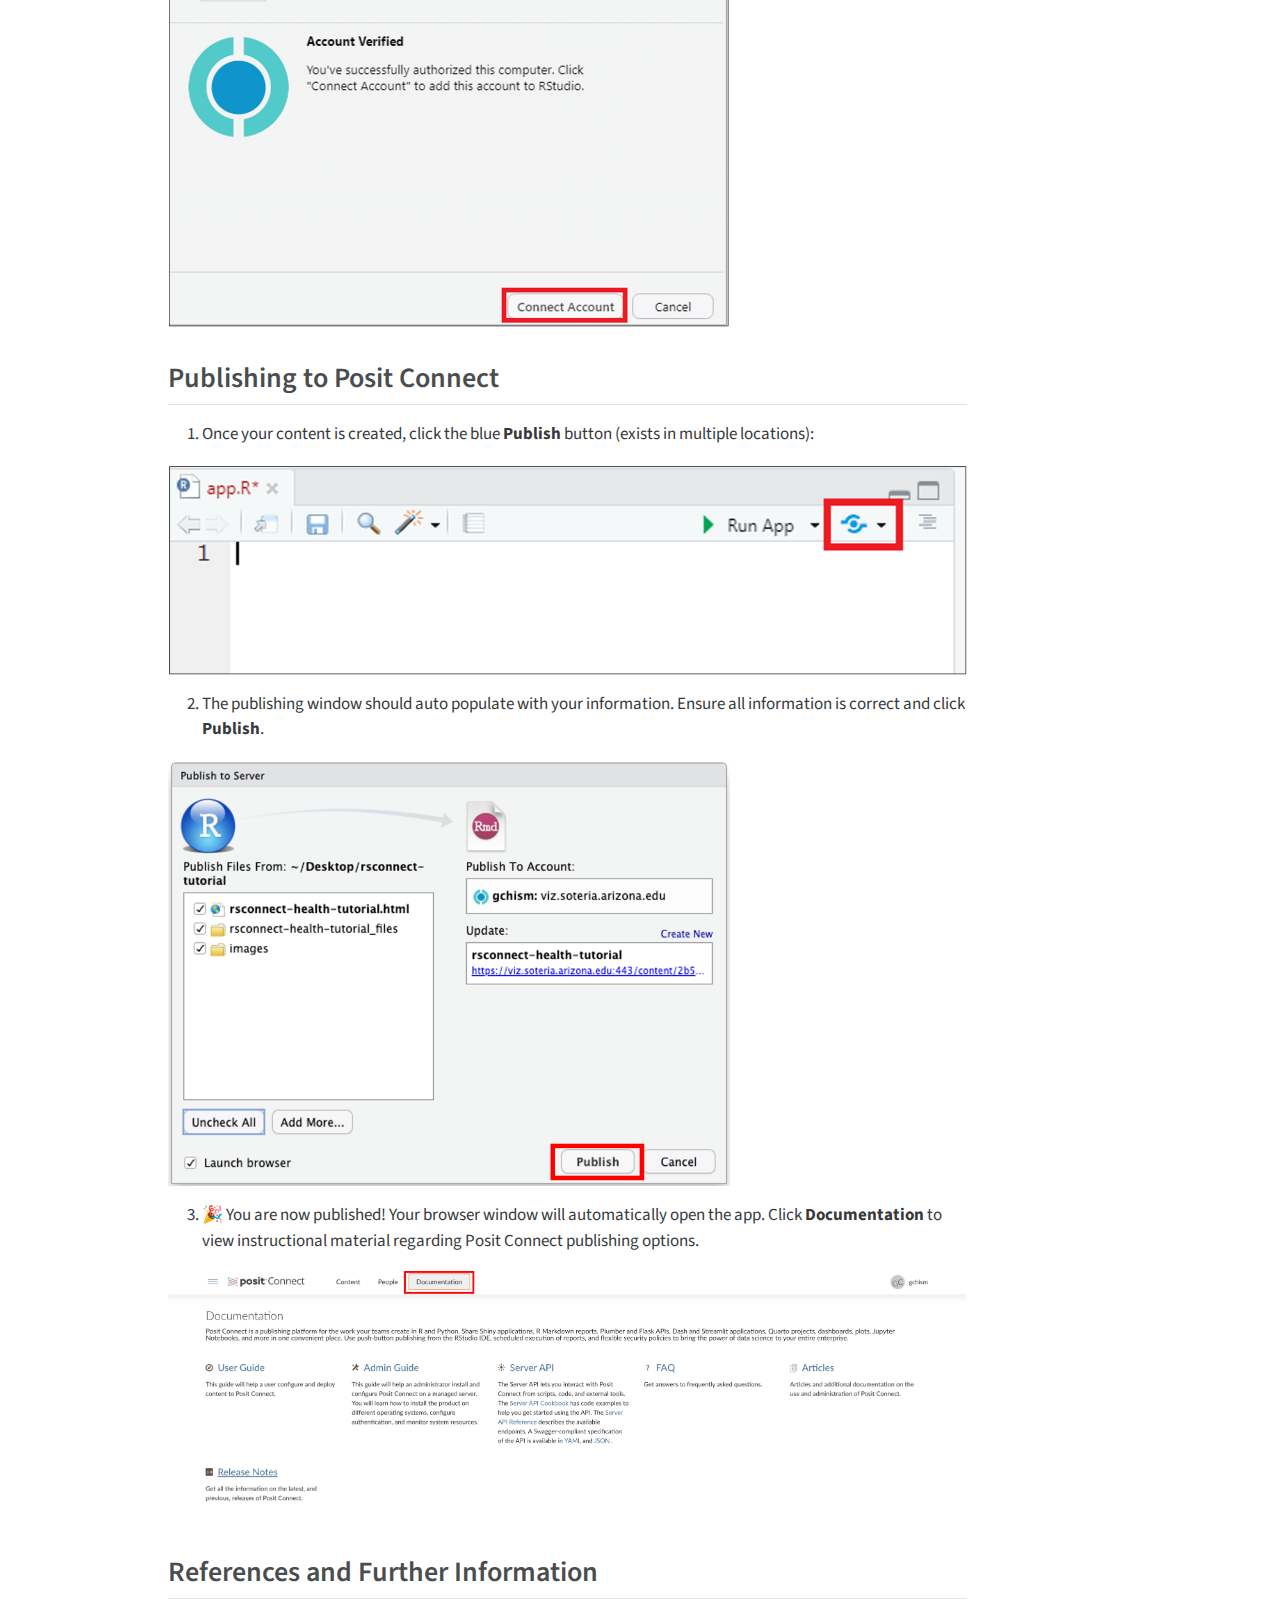
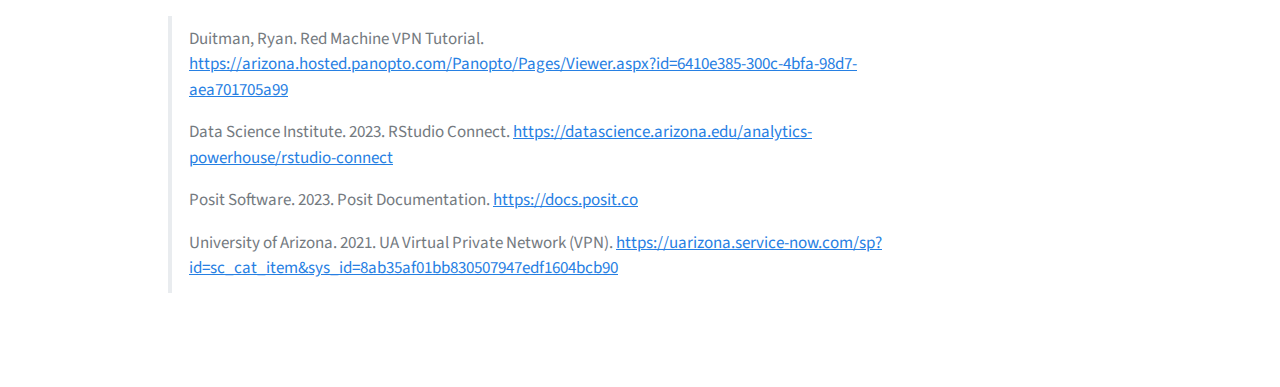
==== commit b903f1fc: "Built site for gh-pages" ====
--- a/rsconnect-health-tutorial.html
+++ b/rsconnect-health-tutorial.html
@@ -2,7 +2,7 @@
 <html xmlns="http://www.w3.org/1999/xhtml" lang="en" xml:lang="en"><head>
 
 <meta charset="utf-8">
-<meta name="generator" content="quarto-1.2.335">
+<meta name="generator" content="quarto-1.3.353">
 
 <meta name="viewport" content="width=device-width, initial-scale=1.0, user-scalable=yes">
 
@@ -17,7 +17,7 @@
 ul.task-list{list-style: none;}
 ul.task-list li input[type="checkbox"] {
   width: 0.8em;
-  margin: 0 0.8em 0.2em -1.6em;
+  margin: 0 0.8em 0.2em -1em; /* quarto-specific, see https://github.com/quarto-dev/quarto-cli/issues/4556 */ 
   vertical-align: middle;
 }
 </style>
@@ -46,6 +46,7 @@
    
   <ul>
   <li><a href="#background" id="toc-background" class="nav-link active" data-scroll-target="#background">Background</a></li>
+  <li><a href="#best-practices" id="toc-best-practices" class="nav-link" data-scroll-target="#best-practices">Best Practices</a></li>
   <li><a href="#request-access-to-soteria" id="toc-request-access-to-soteria" class="nav-link" data-scroll-target="#request-access-to-soteria">Request Access to Soteria</a>
   <ul class="collapse">
   <li><a href="#download-and-set-up-cisco-vpn" id="toc-download-and-set-up-cisco-vpn" class="nav-link" data-scroll-target="#download-and-set-up-cisco-vpn">Download and Set up Cisco VPN</a></li>
@@ -89,6 +90,33 @@
 <section id="background" class="level1">
 <h1>Background</h1>
 <p>Posit Connect (formerly known as RStudio Connect) is a tool that allows for organizational sharing of items published from RStudio such as <a href="https://shiny.rstudio.com/">Shiny apps</a>, interactive graphs and reporting documents (such as this one created with <a href="https://quarto.org/">Quarto</a>). This document is intended to walk RStudio users through the process of establishing an Posit Connect account, connecting to Posit Connect from RStudio, and publishing a document to Posit Connect.</p>
+</section>
+<section id="best-practices" class="level1">
+<h1>Best Practices</h1>
+<details>
+<summary>
+Here are some best practices
+</summary>
+<p>
+</p><ul>
+<li>
+Never publish screenshots of data, code, or outputs.
+</li>
+<li>
+To prevent accidental publication to other servers do not download data to local devices unless otherwise instructed,
+</li>
+<li>
+Choose the correct publishing location - viz.soteria.arizona.edu
+</li>
+<li>
+If available, do not select the “Anyone - no login required” under the Posit Connect sharing permissions.
+</li>
+<li>
+Do not copy your API code to an insecure location.
+</li>
+</ul>
+<p></p>
+</details>
 <p>To access Posit Connect Health however, you will first need to have access to the Soteria enclave.</p>
 </section>
 <section id="request-access-to-soteria" class="level1">
@@ -113,7 +141,7 @@
 </ol>
 <p><img src="images/CiscoDown1.png" class="img-fluid" width="168"></p>
 <p><img src="images/CiscoDown2.png" class="img-fluid" width="4143"></p>
-<div class="panel-tabset">
+<div class="tabset-margin-container"></div><div class="panel-tabset">
 <ul class="nav nav-tabs" role="tablist"><li class="nav-item" role="presentation"><a class="nav-link active" id="tabset-1-1-tab" data-bs-toggle="tab" data-bs-target="#tabset-1-1" role="tab" aria-controls="tabset-1-1" aria-selected="true" href="">Mac</a></li><li class="nav-item" role="presentation"><a class="nav-link" id="tabset-1-2-tab" data-bs-toggle="tab" data-bs-target="#tabset-1-2" role="tab" aria-controls="tabset-1-2" aria-selected="false" href="">Windows</a></li></ul>
 <div class="tab-content">
 <div id="tabset-1-1" class="tab-pane active" role="tabpanel" aria-labelledby="tabset-1-1-tab">
@@ -263,9 +291,23 @@
     icon: icon
   };
   anchorJS.add('.anchored');
+  const isCodeAnnotation = (el) => {
+    for (const clz of el.classList) {
+      if (clz.startsWith('code-annotation-')) {                     
+        return true;
+      }
+    }
+    return false;
+  }
   const clipboard = new window.ClipboardJS('.code-copy-button', {
-    target: function(trigger) {
-      return trigger.previousElementSibling;
+    text: function(trigger) {
+      const codeEl = trigger.previousElementSibling.cloneNode(true);
+      for (const childEl of codeEl.children) {
+        if (isCodeAnnotation(childEl)) {
+          childEl.remove();
+        }
+      }
+      return codeEl.innerText;
     }
   });
   clipboard.on('success', function(e) {
@@ -330,6 +372,92 @@
       return note.innerHTML;
     });
   }
+      let selectedAnnoteEl;
+      const selectorForAnnotation = ( cell, annotation) => {
+        let cellAttr = 'data-code-cell="' + cell + '"';
+        let lineAttr = 'data-code-annotation="' +  annotation + '"';
+        const selector = 'span[' + cellAttr + '][' + lineAttr + ']';
+        return selector;
+      }
+      const selectCodeLines = (annoteEl) => {
+        const doc = window.document;
+        const targetCell = annoteEl.getAttribute("data-target-cell");
+        const targetAnnotation = annoteEl.getAttribute("data-target-annotation");
+        const annoteSpan = window.document.querySelector(selectorForAnnotation(targetCell, targetAnnotation));
+        const lines = annoteSpan.getAttribute("data-code-lines").split(",");
+        const lineIds = lines.map((line) => {
+          return targetCell + "-" + line;
+        })
+        let top = null;
+        let height = null;
+        let parent = null;
+        if (lineIds.length > 0) {
+            //compute the position of the single el (top and bottom and make a div)
+            const el = window.document.getElementById(lineIds[0]);
+            top = el.offsetTop;
+            height = el.offsetHeight;
+            parent = el.parentElement.parentElement;
+          if (lineIds.length > 1) {
+            const lastEl = window.document.getElementById(lineIds[lineIds.length - 1]);
+            const bottom = lastEl.offsetTop + lastEl.offsetHeight;
+            height = bottom - top;
+          }
+          if (top !== null && height !== null && parent !== null) {
+            // cook up a div (if necessary) and position it 
+            let div = window.document.getElementById("code-annotation-line-highlight");
+            if (div === null) {
+              div = window.document.createElement("div");
+              div.setAttribute("id", "code-annotation-line-highlight");
+              div.style.position = 'absolute';
+              parent.appendChild(div);
+            }
+            div.style.top = top - 2 + "px";
+            div.style.height = height + 4 + "px";
+            let gutterDiv = window.document.getElementById("code-annotation-line-highlight-gutter");
+            if (gutterDiv === null) {
+              gutterDiv = window.document.createElement("div");
+              gutterDiv.setAttribute("id", "code-annotation-line-highlight-gutter");
+              gutterDiv.style.position = 'absolute';
+              const codeCell = window.document.getElementById(targetCell);
+              const gutter = codeCell.querySelector('.code-annotation-gutter');
+              gutter.appendChild(gutterDiv);
+            }
+            gutterDiv.style.top = top - 2 + "px";
+            gutterDiv.style.height = height + 4 + "px";
+          }
+          selectedAnnoteEl = annoteEl;
+        }
+      };
+      const unselectCodeLines = () => {
+        const elementsIds = ["code-annotation-line-highlight", "code-annotation-line-highlight-gutter"];
+        elementsIds.forEach((elId) => {
+          const div = window.document.getElementById(elId);
+          if (div) {
+            div.remove();
+          }
+        });
+        selectedAnnoteEl = undefined;
+      };
+      // Attach click handler to the DT
+      const annoteDls = window.document.querySelectorAll('dt[data-target-cell]');
+      for (const annoteDlNode of annoteDls) {
+        annoteDlNode.addEventListener('click', (event) => {
+          const clickedEl = event.target;
+          if (clickedEl !== selectedAnnoteEl) {
+            unselectCodeLines();
+            const activeEl = window.document.querySelector('dt[data-target-cell].code-annotation-active');
+            if (activeEl) {
+              activeEl.classList.remove('code-annotation-active');
+            }
+            selectCodeLines(clickedEl);
+            clickedEl.classList.add('code-annotation-active');
+          } else {
+            // Unselect the line
+            unselectCodeLines();
+            clickedEl.classList.remove('code-annotation-active');
+          }
+        });
+      }
   const findCites = (el) => {
     const parentEl = el.parentElement;
     if (parentEl) {
--- a/rsconnect-health-tutorial_files/libs/quarto-html/quarto-syntax-highlighting.css
+++ b/rsconnect-health-tutorial_files/libs/quarto-html/quarto-syntax-highlighting.css
@@ -55,62 +55,85 @@
 
 code span.ot {
   color: #003B4F;
+  font-style: inherit;
 }
 
 code span.at {
   color: #657422;
+  font-style: inherit;
 }
 
 code span.ss {
   color: #20794D;
+  font-style: inherit;
 }
 
 code span.an {
   color: #5E5E5E;
+  font-style: inherit;
 }
 
 code span.fu {
   color: #4758AB;
+  font-style: inherit;
 }
 
 code span.st {
   color: #20794D;
+  font-style: inherit;
 }
 
 code span.cf {
   color: #003B4F;
+  font-style: inherit;
 }
 
 code span.op {
   color: #5E5E5E;
+  font-style: inherit;
 }
 
 code span.er {
   color: #AD0000;
+  font-style: inherit;
 }
 
 code span.bn {
   color: #AD0000;
+  font-style: inherit;
 }
 
 code span.al {
   color: #AD0000;
+  font-style: inherit;
 }
 
 code span.va {
   color: #111111;
+  font-style: inherit;
+}
+
+code span.bu {
+  font-style: inherit;
+}
+
+code span.ex {
+  font-style: inherit;
 }
 
 code span.pp {
   color: #AD0000;
+  font-style: inherit;
 }
 
 code span.in {
   color: #5E5E5E;
+  font-style: inherit;
 }
 
 code span.vs {
   color: #20794D;
+  font-style: inherit;
 }
 
 code span.wa {
@@ -125,22 +148,27 @@
 
 code span.im {
   color: #00769E;
+  font-style: inherit;
 }
 
 code span.ch {
   color: #20794D;
+  font-style: inherit;
 }
 
 code span.dt {
   color: #AD0000;
+  font-style: inherit;
 }
 
 code span.fl {
   color: #AD0000;
+  font-style: inherit;
 }
 
 code span.co {
   color: #5E5E5E;
+  font-style: inherit;
 }
 
 code span.cv {
@@ -150,18 +178,22 @@
 
 code span.cn {
   color: #8f5902;
+  font-style: inherit;
 }
 
 code span.sc {
   color: #5E5E5E;
+  font-style: inherit;
 }
 
 code span.dv {
   color: #AD0000;
+  font-style: inherit;
 }
 
 code span.kw {
   color: #003B4F;
+  font-style: inherit;
 }
 
 .prevent-inlining {
